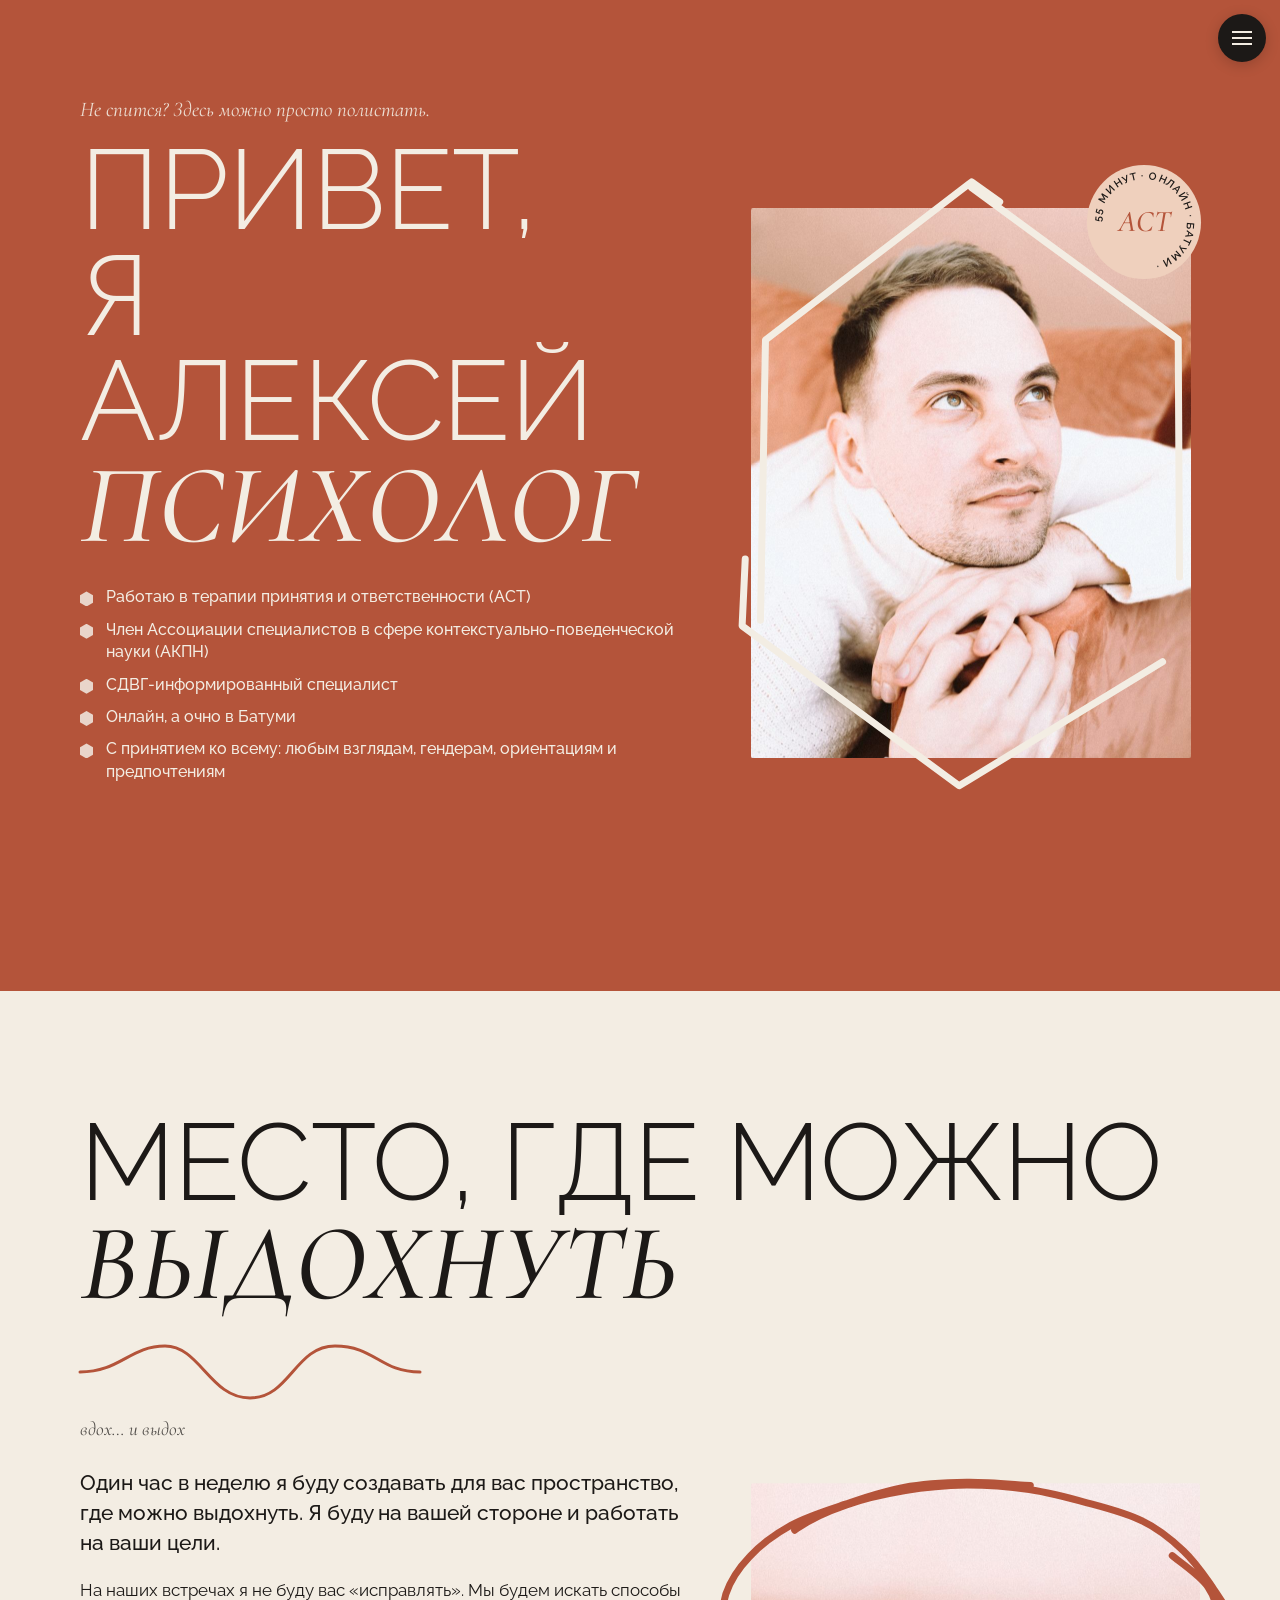
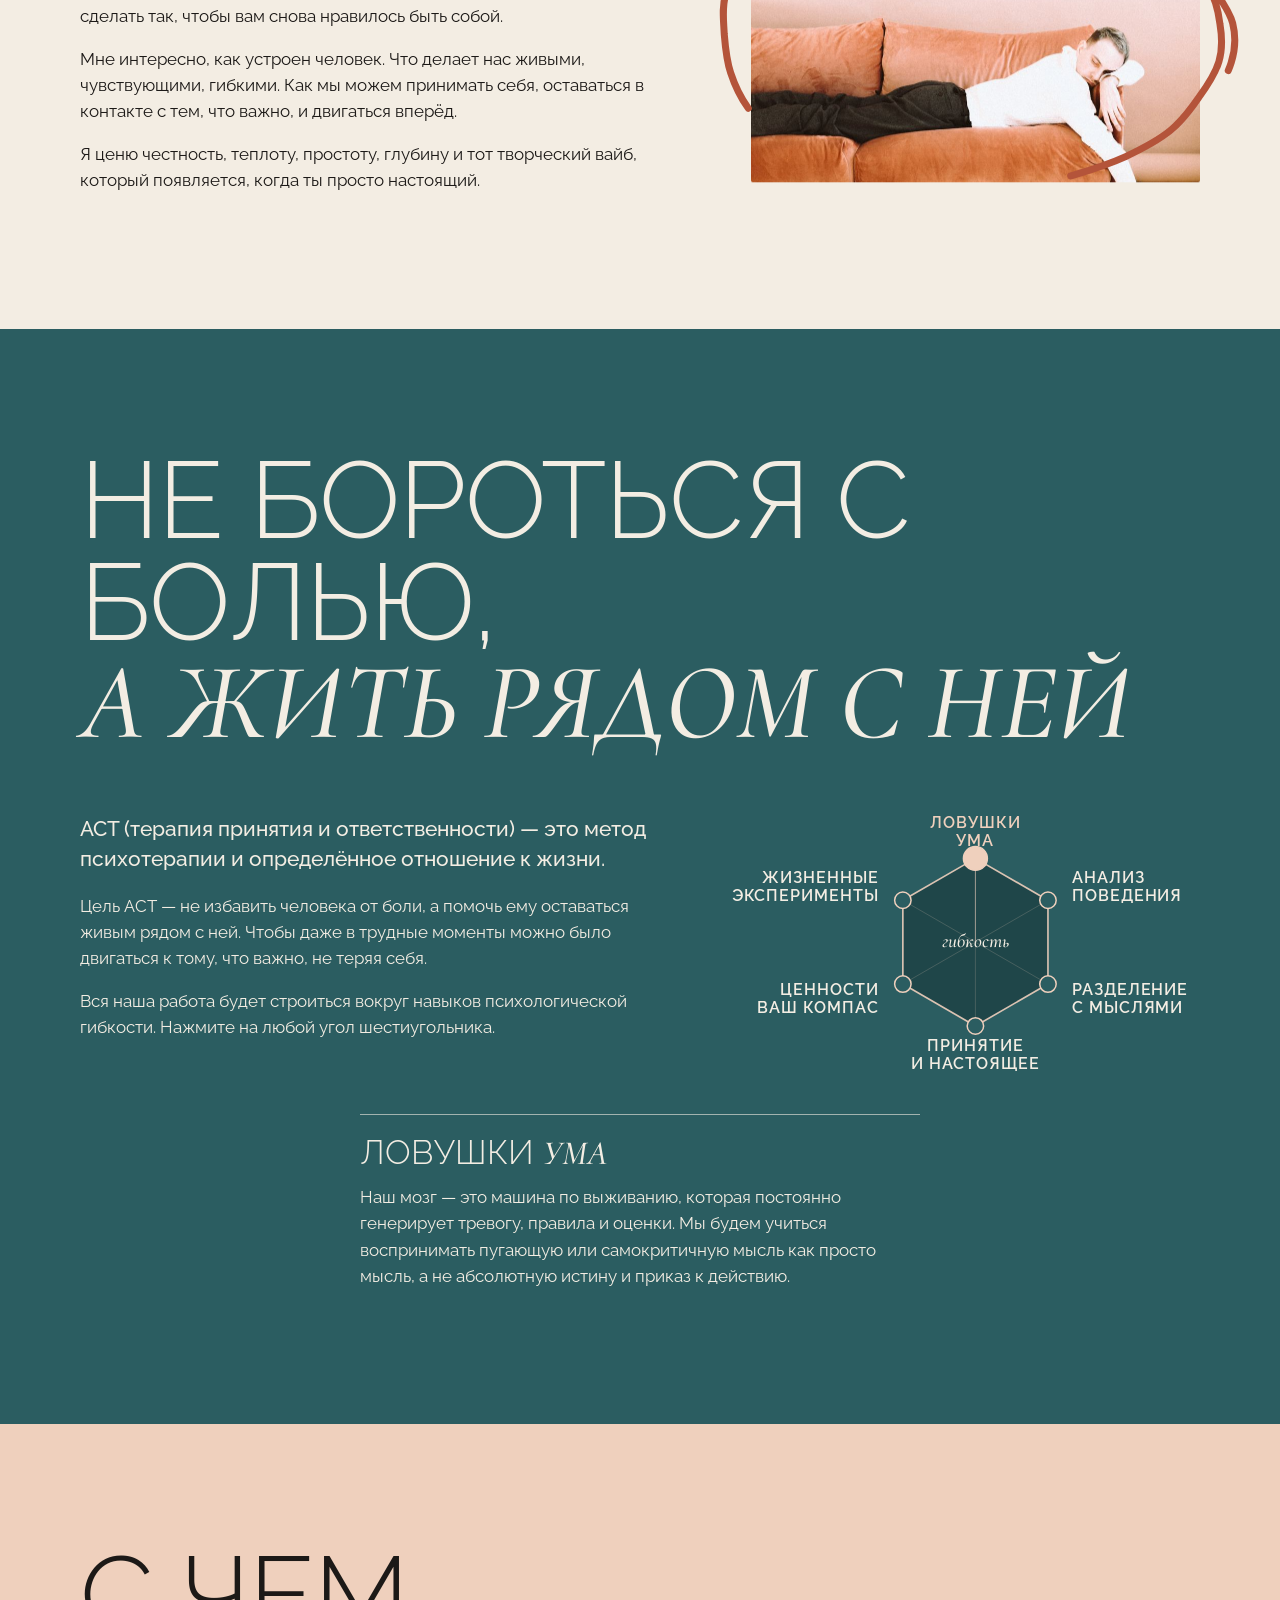
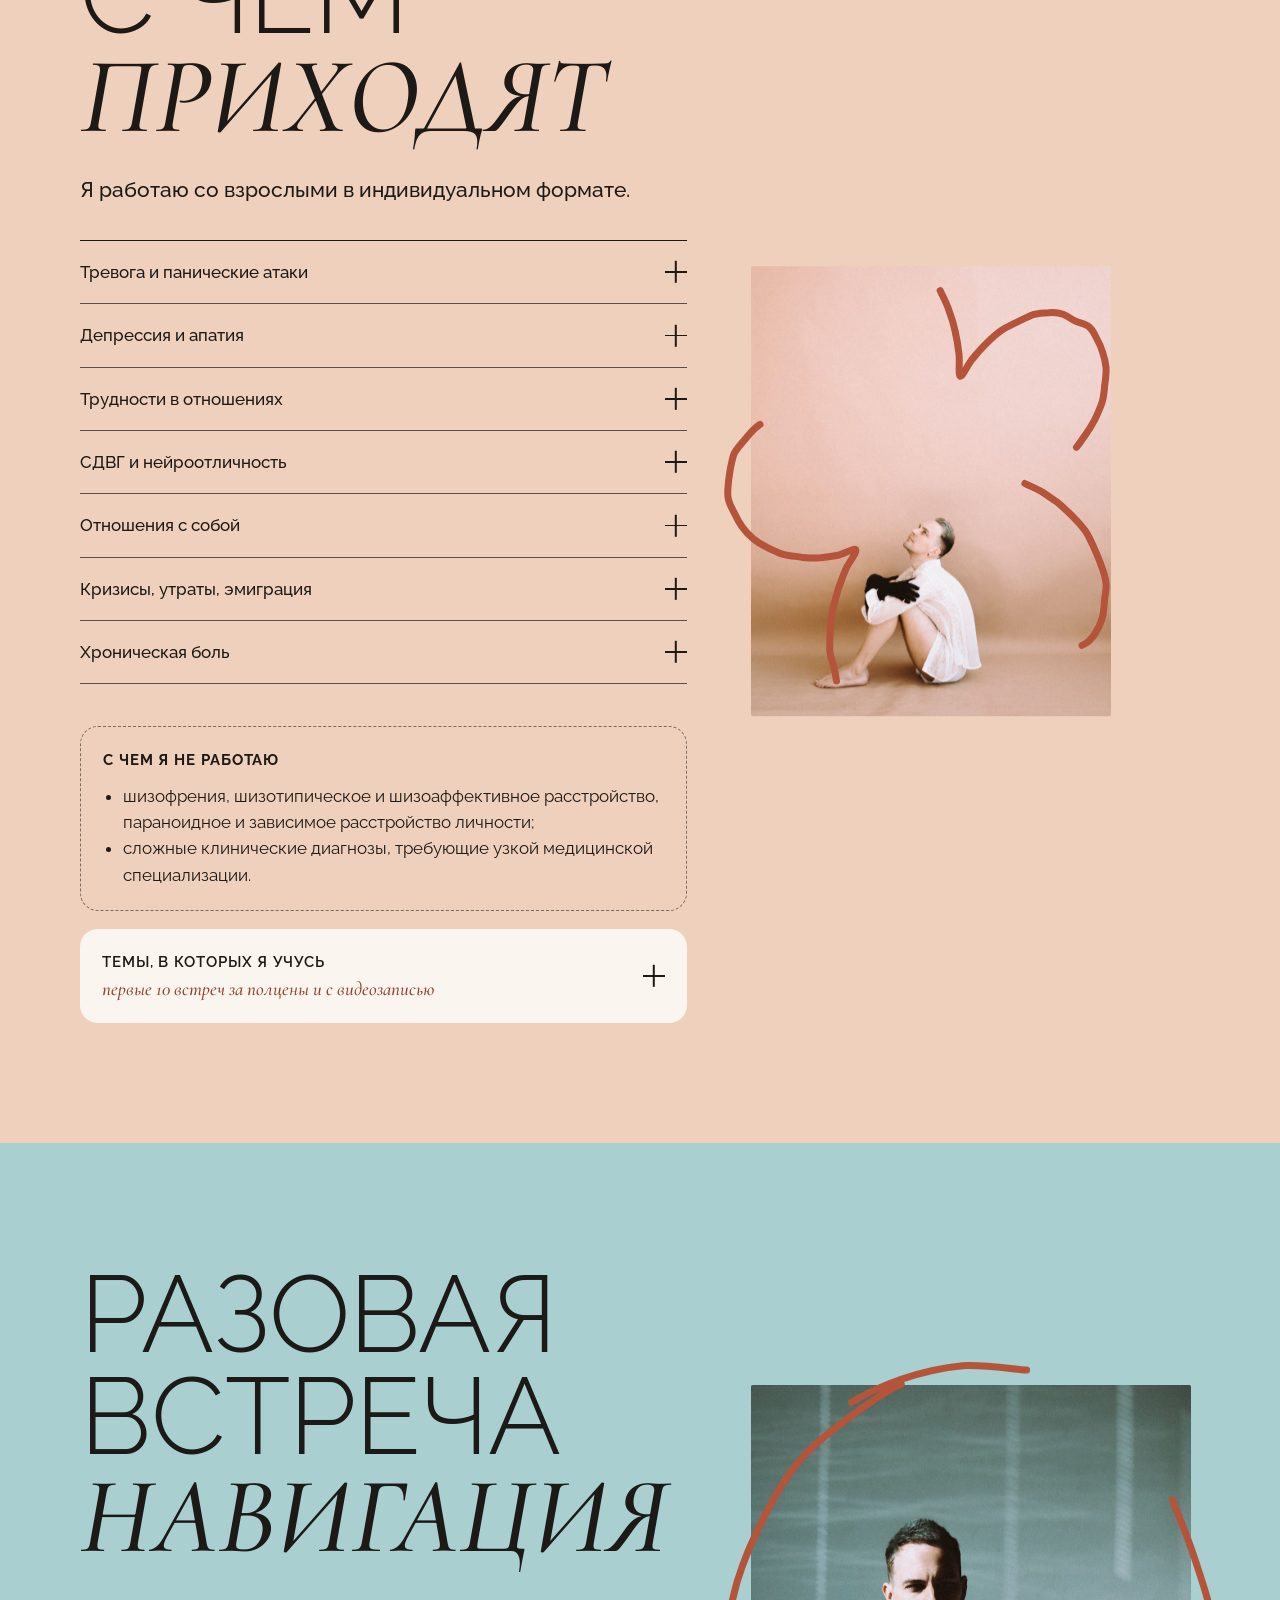
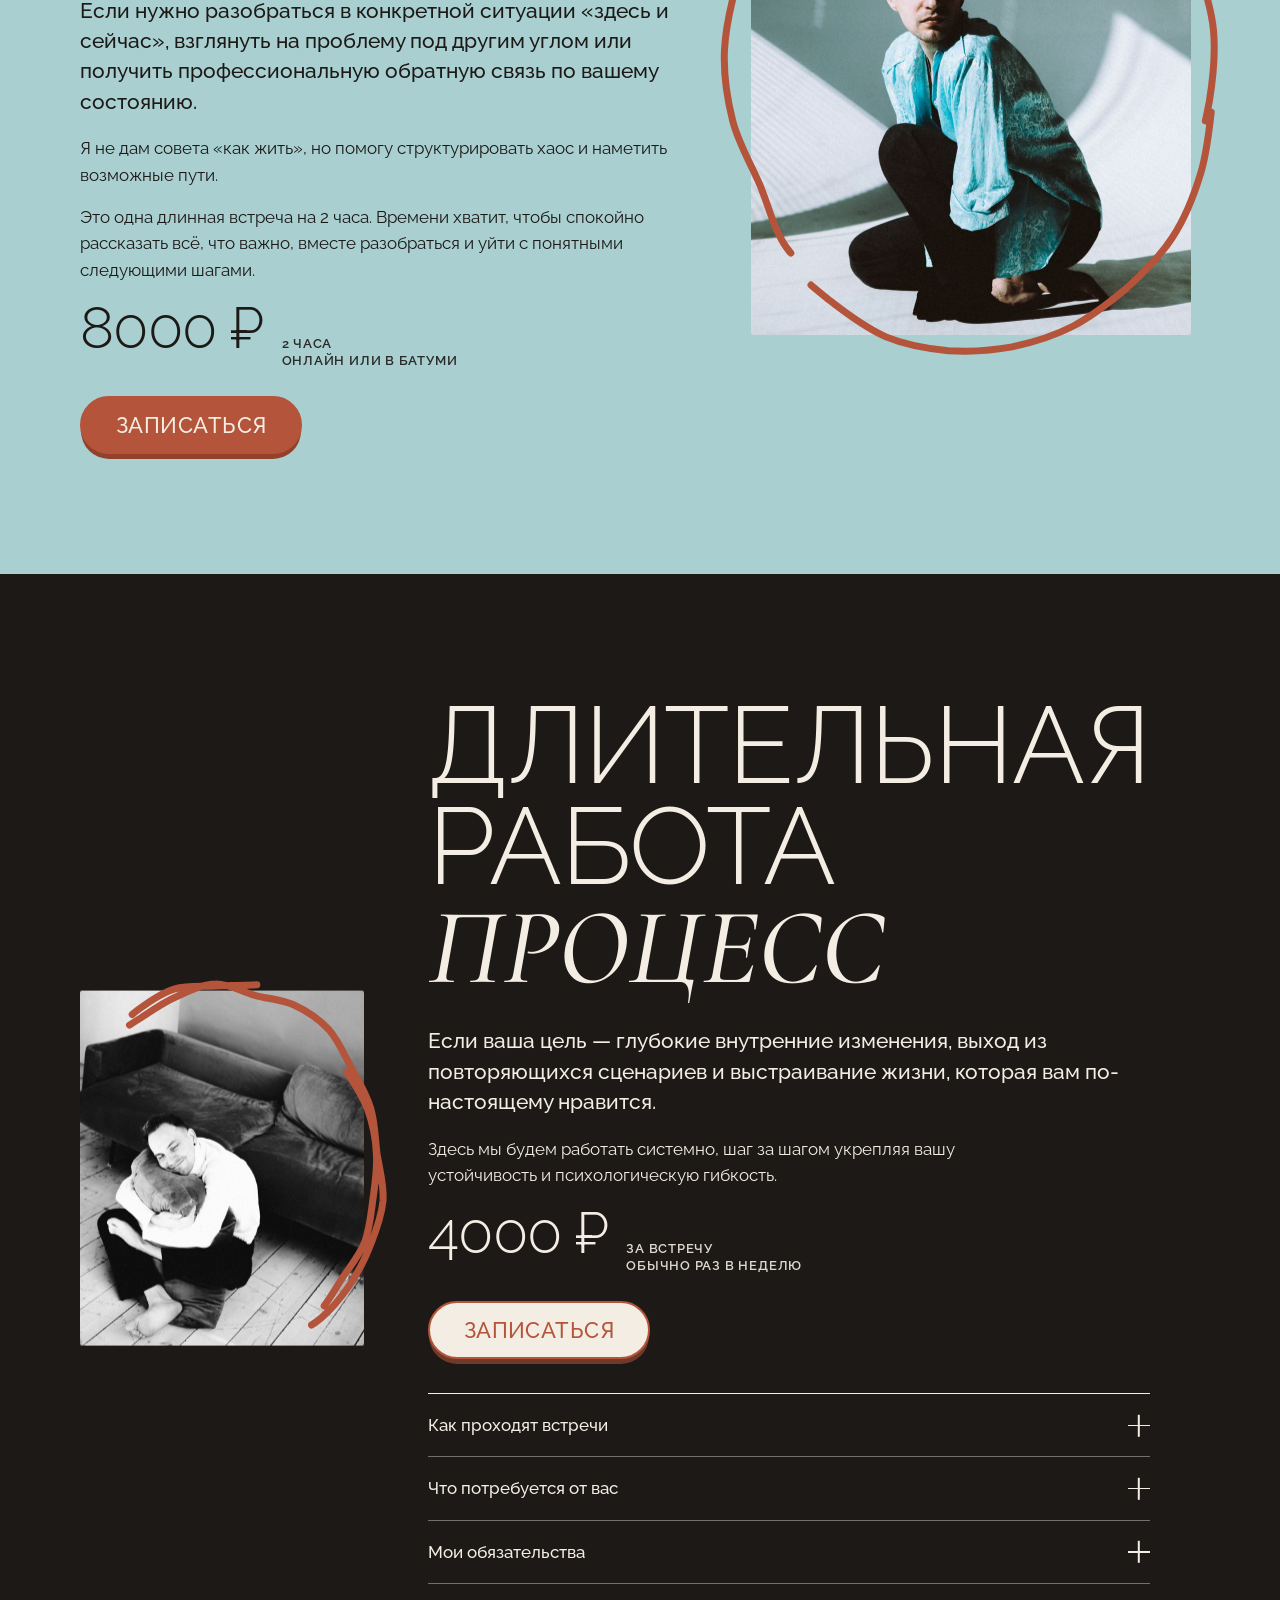
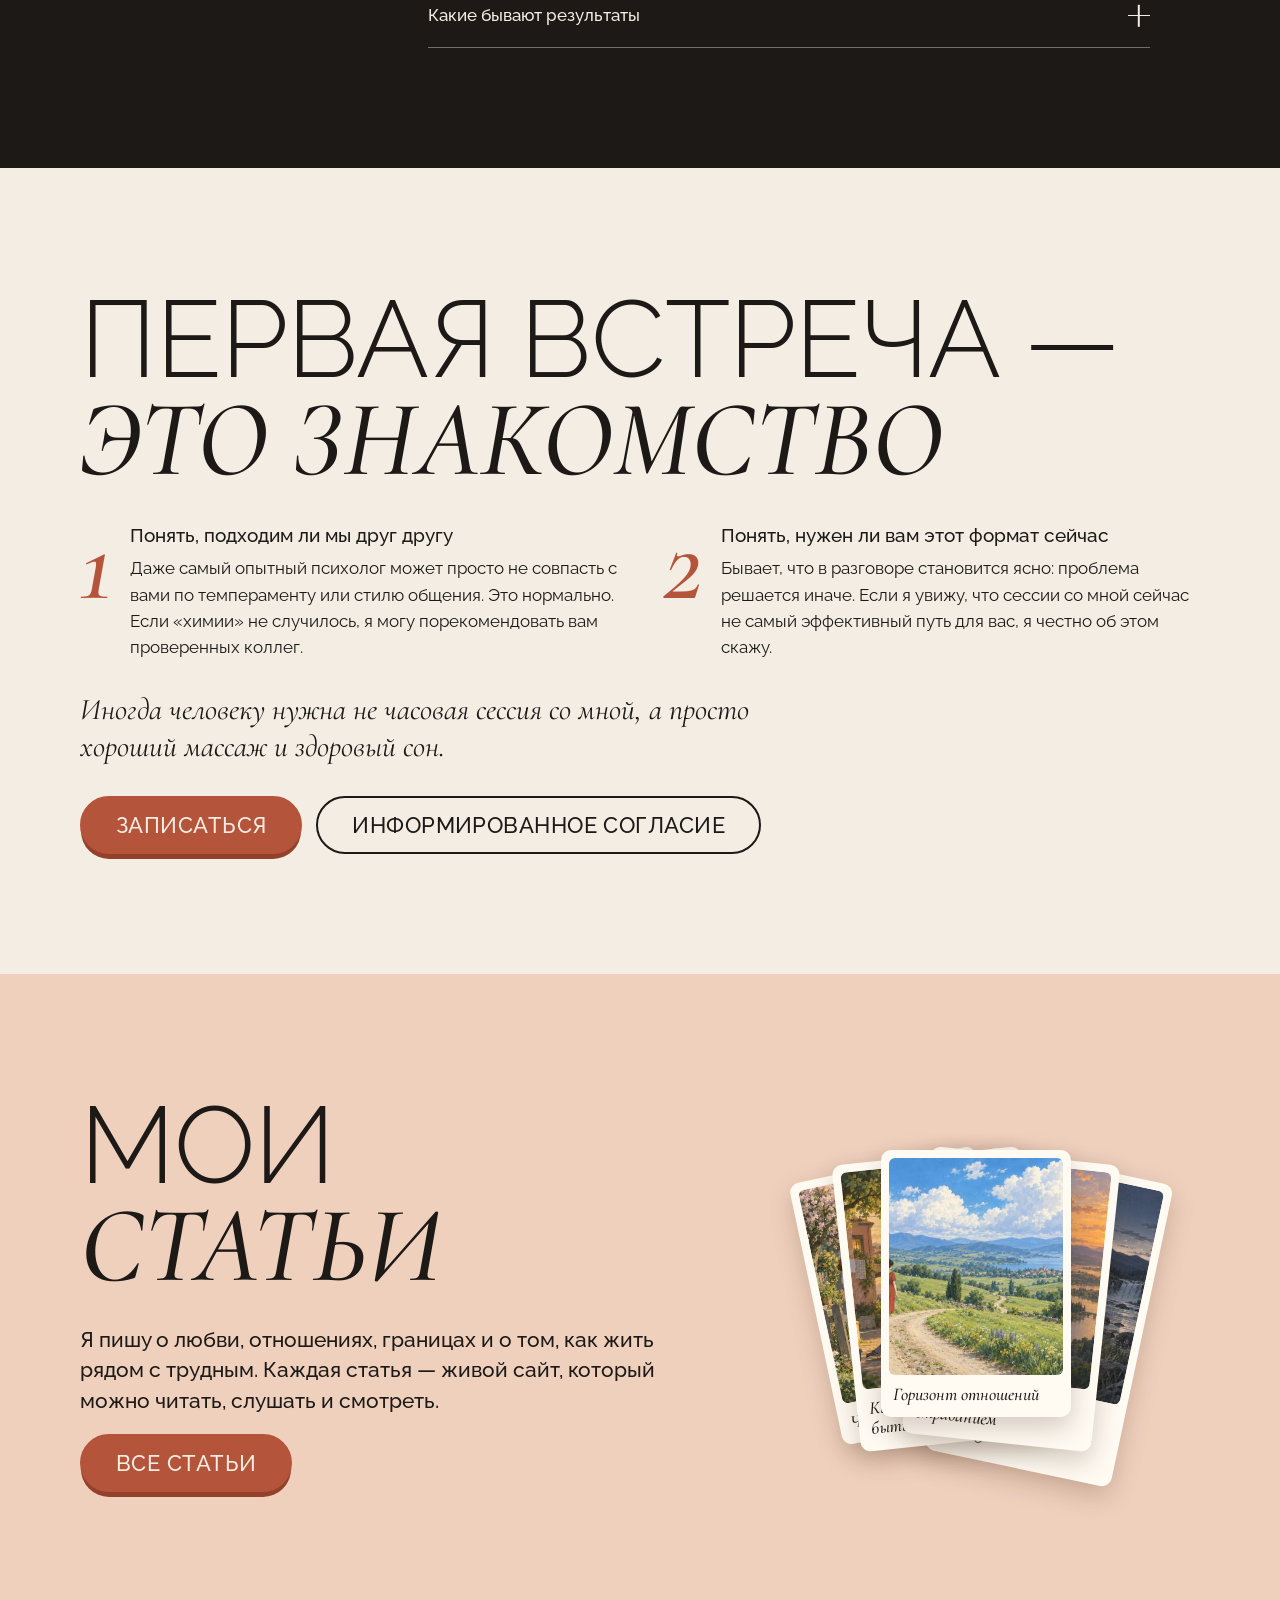
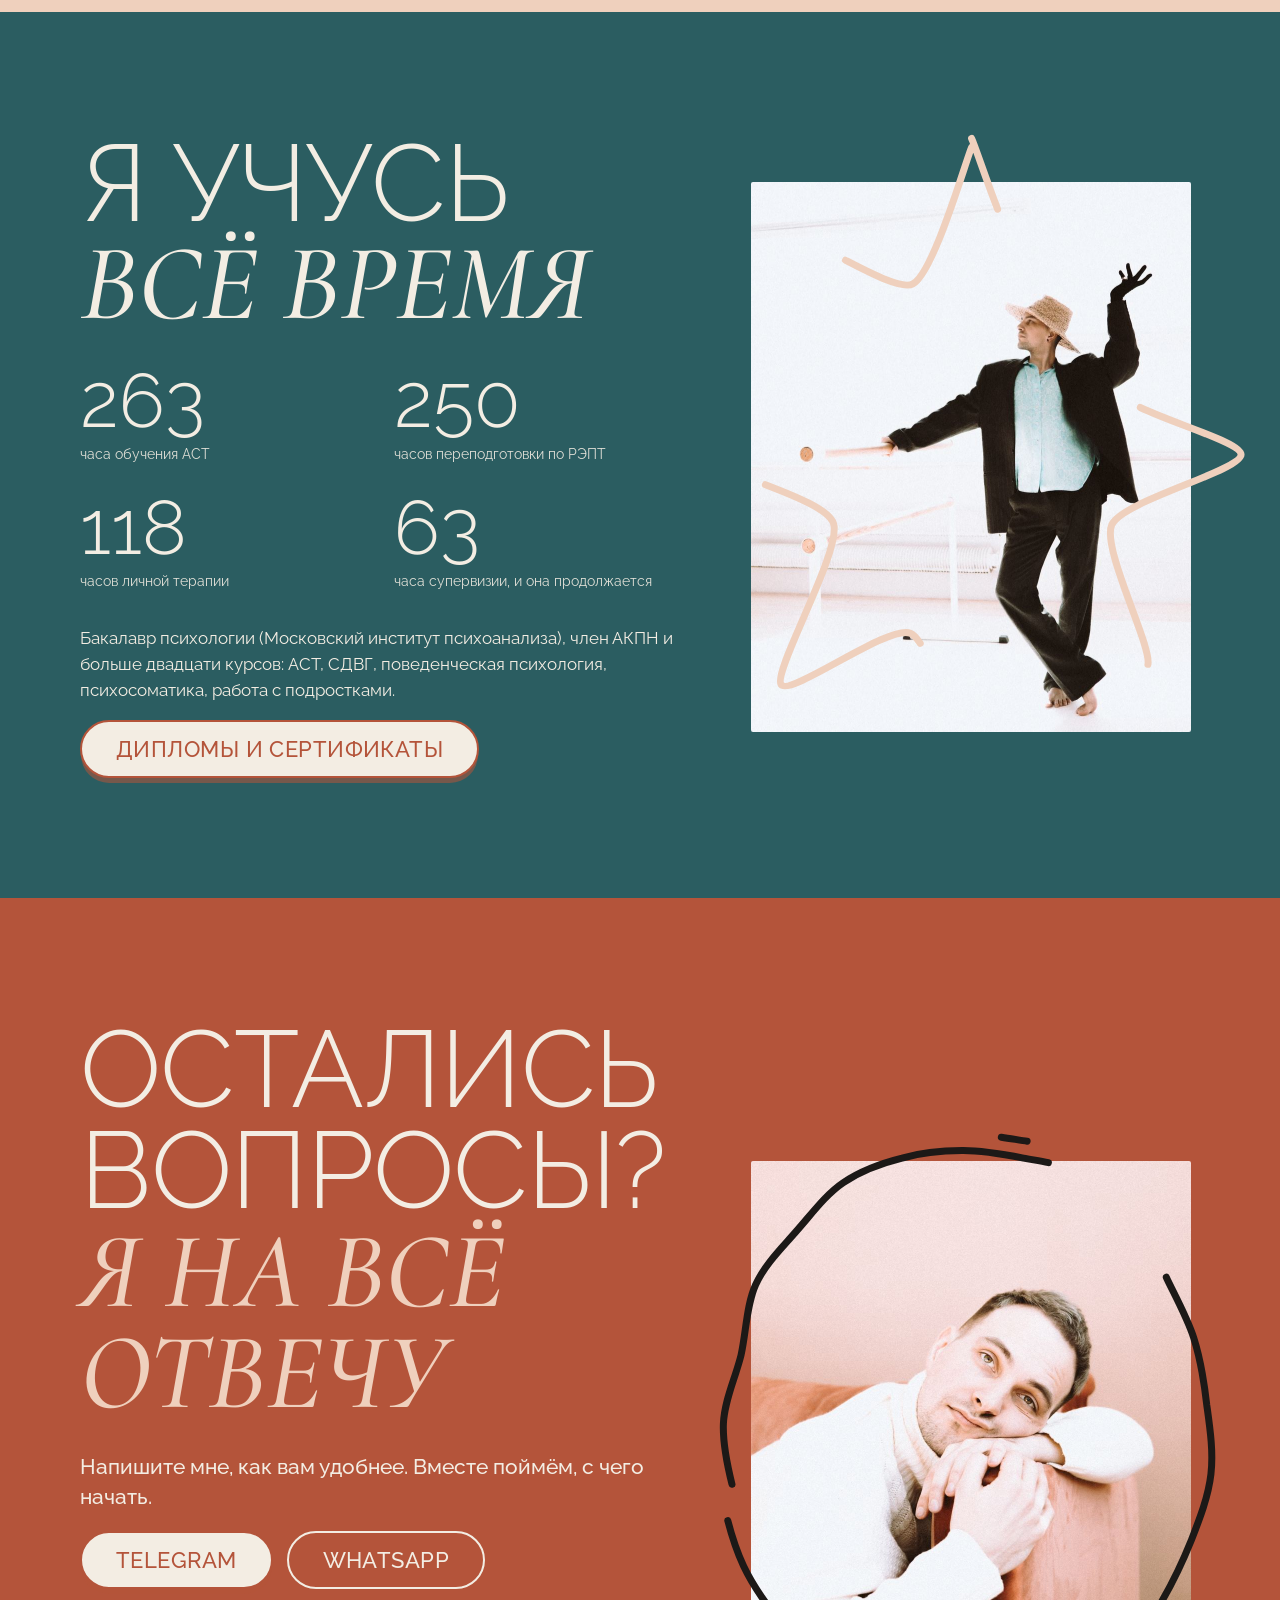
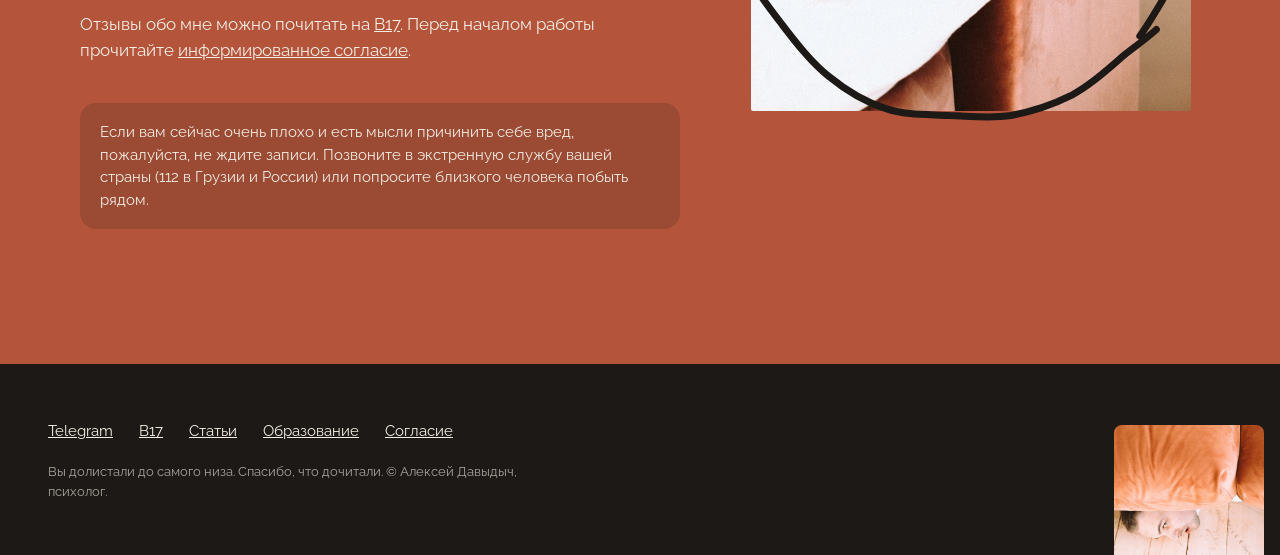
==== index.html @ 0a5a298f "Темы на обучении: раскрывающийся блок Co-Authored-By: Claude Opus 5.5 <noreply@anthropic.com> Claude" ====
<!doctype html>
<html lang="ru">
<head>
<meta charset="utf-8">
<meta name="viewport" content="width=device-width, initial-scale=1, viewport-fit=cover">
<title>Алексей Давыдыч — психолог</title>
<meta name="description" content="Психолог Алексей Давыдыч. Терапия принятия и ответственности (ACT). Онлайн и очно в Батуми.">
<meta name="theme-color" content="#b4543a">
<meta property="og:title" content="Алексей Давыдыч — психолог">
<meta property="og:description" content="Место, где можно выдохнуть. Терапия принятия и ответственности, онлайн и в Батуми.">
<meta property="og:image" content="img/hero.jpg">
<link rel="preconnect" href="https://fonts.googleapis.com">
<link rel="preconnect" href="https://fonts.gstatic.com" crossorigin>
<link href="https://fonts.googleapis.com/css2?family=Cormorant+Garamond:ital,wght@1,400;1,500&family=Raleway:wght@300;400;500;600&display=swap" rel="stylesheet">
<link rel="stylesheet" href="assets/site.css">
<style>
/* ---------- главная: свои детали ---------- */
.hero{min-height:100svh;padding-top:96px}
.hero .big{font-size:clamp(44px,12.4vw,112px)}
.badge{position:absolute;right:-12px;top:-46px;width:118px;height:118px;z-index:3;color:var(--ink)}
.badge{z-index:4}.badge svg{width:100%;height:100%;animation:spin 28s linear infinite}
.badge text{font:600 10.6px var(--sans);letter-spacing:.14em;text-transform:uppercase;fill:var(--ink)}
.badge circle{fill:var(--peach)}
.badge b{position:absolute;inset:0;display:grid;place-items:center;font:500 italic 30px/1 var(--serif);color:var(--terra)}
@keyframes spin{to{transform:rotate(360deg)}}
.hero .photo{--stroke:var(--cream)}

.breathe .photo{--ar:3/2;max-width:640px}
.breathe .photo img{object-position:50% 70%}
.breath-line{height:60px;margin:6px 0 26px;max-width:340px;color:var(--terra)}
.breath-line svg{width:100%;height:100%;overflow:visible}
.breath-line path{fill:none;stroke:currentColor;stroke-width:3;stroke-linecap:round;transform-origin:50% 50%;animation:breathe 8s ease-in-out infinite}
@keyframes breathe{0%,100%{transform:scaleY(.35)}45%{transform:scaleY(1)}}
.breath-hint{font-family:var(--serif);font-style:italic;font-size:19px;opacity:.75;margin:-14px 0 24px}

/* ACT: живой шестиугольник */
.act .big{color:var(--cream)}
.hexwrap{position:relative;max-width:520px;margin:30px auto 0;aspect-ratio:600/360;touch-action:manipulation}
.hexwrap svg{width:100%;height:100%;overflow:visible}
.hex-body{transform-origin:50% 50%;transition:transform 1.1s var(--spring)}
.hex-breath{transform-origin:50% 50%;animation:hexb 7s ease-in-out infinite}
@keyframes hexb{0%,100%{transform:scale(.97)}50%{transform:scale(1.02)}}
.hex-edge{fill:none;stroke:var(--peach);stroke-width:2.2;stroke-linejoin:round;opacity:.9}
.hex-fill{fill:var(--teal-deep);transition:fill .6s}
.hex-spoke{stroke:var(--peach);stroke-width:1;opacity:.25;transition:opacity .5s}
.hex-spoke.on{opacity:.85}
.node{cursor:pointer;-webkit-tap-highlight-color:transparent}
.node circle.dot{fill:var(--teal);stroke:var(--peach);stroke-width:2;transition:r .5s var(--spring),fill .4s}
.node.on circle.dot{fill:var(--peach)}
.node circle.hit{fill:transparent}
.node text{font:600 21px var(--sans);text-transform:uppercase;letter-spacing:.06em;fill:var(--cream);transition:fill .3s}
.node.on text{fill:var(--peach)}
.hex-center{font:500 italic 26px var(--serif);fill:var(--cream);text-anchor:middle;pointer-events:none}
.facet{min-height:190px;margin:26px auto 0;max-width:560px;border-top:1.5px solid color-mix(in srgb,var(--cream) 60%,transparent);padding-top:20px}
.facet h3{font-weight:300;text-transform:uppercase;font-size:clamp(24px,6.6vw,34px);line-height:1.05;margin:0 0 12px}
.facet h3 .s{font-family:var(--serif);font-style:italic;font-weight:500}
.facet p{margin:0;transition:opacity .35s,transform .45s var(--spring)}
.facet.swap p,.facet.swap h3{opacity:0;transform:translateY(8px)}
.facet h3{transition:opacity .35s,transform .45s var(--spring)}
.act-photo{--stroke:var(--peach);max-width:300px}

/* темы */
.topics .photo{--stroke:var(--terra);max-width:360px}
.notwork{margin-top:42px;padding:22px 22px 8px;border:1.5px dashed color-mix(in srgb,var(--ink) 55%,transparent);border-radius:18px;max-width:40em}
.notwork h3{margin:0 0 10px;font-size:15px;text-transform:uppercase;letter-spacing:.06em}
.notwork ul{margin:0 0 14px;padding-left:20px}
.learn{margin-top:18px;padding:4px 22px;background:var(--paper);border-radius:18px;max-width:40em;border:0}
.learn .acc__btn{padding:18px 0}
.learn__t{display:block;font-size:15px;text-transform:uppercase;letter-spacing:.06em;font-weight:600}
.learn .tag{display:block;margin-top:4px;font-family:var(--serif);font-style:italic;font-size:19px;font-weight:500;line-height:1.2;color:var(--terra-deep)}
.learn .acc__in > div{padding:0 0 14px}
.learn p{margin:0 0 12px}
.learn ul{margin:0 0 12px;padding-left:20px}

/* форматы */
.fmt .photo{--stroke:var(--terra)}
.fmt-long .photo{--stroke:var(--terra)}
.fmt-long .photo img{filter:grayscale(1) contrast(1.05)}
.fmt-long .acc__item{border-color:color-mix(in srgb,var(--cream) 40%,transparent)}

/* первая встреча */
.goals{display:grid;gap:26px;margin:10px 0 30px}
.goal{display:grid;grid-template-columns:auto 1fr;gap:18px;align-items:start}
.goal b{font:500 italic clamp(64px,16vw,110px)/.8 var(--serif);color:var(--terra)}
.goal h3{margin:4px 0 8px;font-weight:500;font-size:19px;line-height:1.3}
.goal p{margin:0}
@media (min-width:880px){.goals{grid-template-columns:1fr 1fr;gap:46px}}
.aside-note{font-family:var(--serif);font-style:italic;font-size:clamp(22px,5.6vw,30px);line-height:1.25;max-width:24em;margin:10px 0 30px}

/* статьи: веер открыток */
.fan{position:relative;height:330px;margin:34px auto 10px;max-width:520px;touch-action:pan-y}
.card{position:absolute;left:50%;top:10px;width:190px;margin-left:-95px;background:#fffaf2;border-radius:10px;padding:8px 8px 12px;box-shadow:0 10px 26px rgba(60,30,10,.22);text-decoration:none;color:var(--ink);transform-origin:50% 120%;transition:transform .8s var(--spring),box-shadow .4s;-webkit-tap-highlight-color:transparent}
.card img{width:100%;aspect-ratio:4/5;object-fit:cover;border-radius:6px}
.card span{display:block;font:500 italic 18px/1.15 var(--serif);margin:9px 4px 0}
.card.lift{box-shadow:0 22px 40px rgba(60,30,10,.32);z-index:9}
.card.soon{pointer-events:none}
.card.soon img{filter:saturate(.4) brightness(1.08)}
.card.soon span::after{content:" · скоро";font-family:var(--sans);font-style:normal;font-size:12px;letter-spacing:.06em;text-transform:uppercase;opacity:.7}

/* образование */
.edu .photo{--stroke:var(--peach)}
.stats{display:grid;grid-template-columns:1fr 1fr;gap:26px 20px;margin:10px 0 34px}
.stat b{display:block;font-weight:300;font-size:clamp(46px,12vw,76px);line-height:1}
.stat span{display:block;font-size:14px;line-height:1.35;margin-top:6px;opacity:.9}

/* финал */
.final .big .s{color:var(--peach)}
.final .photo{--stroke:var(--ink)}
.calm{margin-top:40px;padding:18px 20px;border-radius:16px;background:color-mix(in srgb,var(--ink) 16%,transparent);font-size:15px;line-height:1.5;max-width:40em}

/* подвал с секретом */
.peek{position:absolute;right:16px;bottom:-140px;width:150px;transition:transform 1.4s var(--spring);pointer-events:none}
.peek img{border-radius:8px 8px 0 0;width:150px;height:150px;object-fit:cover;object-position:50% 100%}
.foot.seen .peek{transform:translateY(-120px)}
.foot-inner{position:relative;z-index:2;max-width:calc(100% - 150px)}
@media (min-width:880px){.foot-inner{max-width:var(--max)}}
</style>
</head>
<body>

<button class="menu-btn" aria-label="Меню" aria-expanded="false"><i></i></button>
<nav class="menu" aria-label="Разделы">
  <a href="#hello">Привет</a>
  <a href="#act">Что такое <span class="s">ACT</span></a>
  <a href="#topics">С чем приходят</a>
  <a href="#formats">Как мы <span class="s">работаем</span></a>
  <a href="#first">Первая встреча</a>
  <a href="#stati">Мои <span class="s">статьи</span></a>
  <a href="obrazovanie/">Образование</a>
  <a href="#write">Записаться</a>
  <p class="menu-small">Онлайн и очно в Батуми · <a href="soglasie/" style="display:inline;font-size:inherit;text-transform:none;opacity:1;transform:none">информированное согласие</a></p>
</nav>

<!-- 1. ПРИВЕТ -->
<section class="sec sec--terra hero" id="hello">
  <div class="wrap split">
    <div>
      <p class="whisper" id="whisper"></p>
      <h1 class="big rise"><span class="line" id="hi">Привет,</span><span class="line">я Алексей</span><span class="line s">психолог</span></h1>
      <ul class="facts rise">
        <li>Работаю в терапии принятия и ответственности (ACT)</li>
        <li>Член Ассоциации специалистов в сфере контекстуально-поведенческой науки (АКПН)</li>
        <li>СДВГ-информированный специалист</li>
        <li>Онлайн, а очно в Батуми</li>
        <li>С принятием ко всему: любым взглядам, гендерам, ориентациям и предпочтениям</li>
      </ul>
      <div class="pills rise"><a class="pill" href="#write">Записаться</a></div>
    </div>
    <div class="photo" data-draw="hex" data-seed="7">
      <div class="badge" aria-hidden="true">
        <svg viewBox="0 0 120 120"><defs><path id="bp" d="M60 60 m-44 0 a44 44 0 1 1 88 0 a44 44 0 1 1 -88 0"/></defs>
          <circle cx="60" cy="60" r="58"/><text><textPath href="#bp">55 минут · онлайн · Батуми · </textPath></text></svg>
        <b>ACT</b>
      </div>
      <img src="img/hero.jpg" alt="Алексей Давыдыч улыбается, положив голову на руки" width="880" height="1100" fetchpriority="high">
    </div>
  </div>
</section>

<!-- 2. ВЫДОХНУТЬ -->
<section class="sec sec--cream breathe" id="about">
  <div class="wrap">
    <h2 class="big rise"><span class="line">Место, где можно</span><span class="line s">выдохнуть</span></h2>
    <div class="breath-line" aria-hidden="true"><svg viewBox="0 0 340 60" preserveAspectRatio="none"><path d="M0 30 C 40 30, 50 4, 85 4 S 130 56, 170 56 S 215 4, 255 4 S 300 30, 340 30"/></svg></div>
    <p class="breath-hint" aria-hidden="true">вдох… и выдох</p>
    <div class="split">
      <div>
        <p class="lead rise">Один час в неделю я буду создавать для вас пространство, где можно выдохнуть. Я буду на вашей стороне и работать на ваши цели.</p>
        <p class="p rise">На наших встречах я не буду вас «исправлять». Мы будем искать способы сделать так, чтобы вам снова нравилось быть собой.</p>
        <p class="p rise">Мне интересно, как устроен человек. Что делает нас живыми, чувствующими, гибкими. Как мы можем принимать себя, оставаться в контакте с тем, что важно, и двигаться вперёд.</p>
        <p class="p rise">Я ценю честность, теплоту, простоту, глубину и тот творческий вайб, который появляется, когда ты просто настоящий.</p>
      </div>
      <div class="photo" data-draw="loop" data-seed="4" style="--stroke:var(--terra)">
        <img src="img/lie.jpg" alt="Алексей лежит на терракотовом диване" loading="lazy">
      </div>
    </div>
  </div>
</section>

<!-- 3. ACT -->
<section class="sec sec--teal act" id="act">
  <div class="wrap">
    <h2 class="big rise"><span class="line">Не бороться с болью,</span><span class="line s">а жить рядом с ней</span></h2>
    <div class="split">
      <div>
        <p class="lead rise">ACT (терапия принятия и ответственности) — это метод психотерапии и определённое отношение к жизни.</p>
        <p class="p rise">Цель ACT — не избавить человека от боли, а помочь ему оставаться живым рядом с ней. Чтобы даже в трудные моменты можно было двигаться к тому, что важно, не теряя себя.</p>
        <p class="p rise">Вся наша работа будет строиться вокруг навыков психологической гибкости. Нажмите на любой угол шестиугольника.</p>
      </div>
      <div>
        <div class="hexwrap" id="hex" role="group" aria-label="Шесть навыков психологической гибкости"></div>
      </div>
    </div>
    <div class="facet" id="facet" aria-live="polite"><h3></h3><p></p></div>
  </div>
</section>

<!-- 4. ТЕМЫ -->
<section class="sec sec--peach topics" id="topics">
  <div class="wrap split">
    <div>
      <h2 class="big rise"><span class="line">С чем</span><span class="line s">приходят</span></h2>
      <p class="lead rise">Я работаю со взрослыми в индивидуальном формате.</p>
      <div class="acc rise">
        <div class="acc__item"><button class="acc__btn">Тревога и панические атаки<span class="acc__plus"></span></button><div class="acc__body"><div class="acc__in"><div><p>Работа с навязчивыми мыслями, фобиями и хроническим беспокойством.</p><p>Сюда же относится эмоциональная неустойчивость: трудно управлять эмоциями, тревожно в ситуациях неопределённости. Учимся обращаться с гневом, стыдом и виной и глубже понимать свои чувства.</p></div></div></div></div>
        <div class="acc__item"><button class="acc__btn">Депрессия и апатия<span class="acc__plus"></span></button><div class="acc__body"><div class="acc__in"><div><p>Тотальное отсутствие энергии, апатия, невозможность выполнять привычные дела. Ангедония: утрата интереса к хобби, работе, общению. Чувство пустоты, безнадёжности, хроническая печаль, проблемы со сном и аппетитом.</p></div></div></div></div>
        <div class="acc__item"><button class="acc__btn">Трудности в отношениях<span class="acc__plus"></span></button><div class="acc__body"><div class="acc__in"><div><p>Одиночество, эмоциональная зависимость, выбор одного и того же типа партнёров, «абьюз», «токсичные отношения», конфликты, поиск партнёра или проживание расставания.</p></div></div></div></div>
        <div class="acc__item"><button class="acc__btn">СДВГ и нейроотличность<span class="acc__plus"></span></button><div class="acc__body"><div class="acc__in"><div><p>Взрослый СДВГ: трудно организовать время, дела откладываются на последнюю минуту, прокрастинация, забывчивость, неумение расставлять приоритеты, чувство вины за неэффективность.</p><p>РАС и другие особенности восприятия: сопровождение, социальная адаптация и принятие своей идентичности.</p></div></div></div></div>
        <div class="acc__item"><button class="acc__btn">Отношения с собой<span class="acc__plus"></span></button><div class="acc__body"><div class="acc__in"><div><p>Внутренний критик, неустойчивая самооценка, неуверенность в себе. Когда кажется, что вы «недостаточно хороши», постоянно сравниваете себя с другими и боитесь осуждения.</p><p>А также сложности в вопросах гендерной идентичности или сексуальной ориентации, неприятие своего образа тела.</p></div></div></div></div>
        <div class="acc__item"><button class="acc__btn">Кризисы, утраты, эмиграция<span class="acc__plus"></span></button><div class="acc__body"><div class="acc__in"><div><p>Трудные жизненные ситуации, утраты, горевание, потеря ориентиров, внутренние конфликты, личностный кризис. А также всё, что связано с эмиграцией: от стресса перед переездом до поиска себя в новой стране.</p><p>Сюда же относятся выгорание и начало практики: синдром самозванца, страх проявиться, вредный перфекционизм, трудно адаптироваться к изменениям. Восстанавливаем мотивацию и ищем своё дело.</p></div></div></div></div>
        <div class="acc__item"><button class="acc__btn">Хроническая боль<span class="acc__plus"></span></button><div class="acc__body"><div class="acc__in"><div><p>Живёте в постоянном ожидании следующего приступа, медицинские обследования не дают ответов, вы боитесь лишний раз пошевелиться, чтобы не спровоцировать боль, и из-за этого ваша жизнь сужается до размеров дивана.</p></div></div></div></div>
      </div>
      <div class="notwork rise">
        <h3>С чем я не работаю</h3>
        <ul><li>шизофрения, шизотипическое и шизоаффективное расстройство, параноидное и зависимое расстройство личности;</li><li>сложные клинические диагнозы, требующие узкой медицинской специализации.</li></ul>
      </div>
      <div class="learn acc__item rise">
        <button class="acc__btn"><span><span class="learn__t">Темы, в которых я учусь</span><span class="tag">первые 10 встреч за полцены и с видеозаписью</span></span><span class="acc__plus"></span></button>
        <div class="acc__body"><div class="acc__in"><div>
        <p>Есть две темы, в которых я сейчас повышаю квалификацию:</p>
        <ul><li>алкогольная и наркотическая зависимость;</li><li>расстройства пищевого поведения (РПП).</li></ul>
        <p>В этих темах я работаю под наблюдением опытного супервизора: разбираю с ним нашу работу. Это значит, что вы получаете помощь, а я одновременно расту как специалист в этой теме.</p>
        <p>Первые 10 встреч стоят полцены, 2000 ₽ вместо 4000 ₽. Важное условие: эти 10 встреч обязательно записываются на видео. Запись нужна только для разбора работы с супервизором. С 11-й встречи цена обычная, 4000 ₽.</p>
        <p>Если вам такой формат подходит, напишите мне, и мы обсудим всё подробно до начала.</p>
        </div></div></div>
      </div>
    </div>
    <div class="photo" data-draw="flower" data-seed="11">
      <img src="img/small.jpg" alt="Алексей сидит на полу, обхватив колени" loading="lazy">
    </div>
  </div>
</section>

<!-- 5. ФОРМАТЫ -->
<section class="sec sec--sky fmt" id="formats">
  <div class="wrap split">
    <div>
      <h2 class="big rise"><span class="line">Разовая</span><span class="line">встреча</span><span class="line s">навигация</span></h2>
      <p class="lead rise">Если нужно разобраться в конкретной ситуации «здесь и сейчас», взглянуть на проблему под другим углом или получить профессиональную обратную связь по вашему состоянию.</p>
      <p class="p rise">Я не дам совета «как жить», но помогу структурировать хаос и наметить возможные пути.</p>
      <p class="p rise">Это одна длинная встреча на 2 часа. Времени хватит, чтобы спокойно рассказать всё, что важно, вместе разобраться и уйти с понятными следующими шагами.</p>
      <div class="price rise"><b>8000 ₽</b><span>2 часа<br>онлайн или в Батуми</span></div>
      <div class="pills rise"><a class="pill pill--terra" href="#write">Записаться</a></div>
    </div>
    <div class="photo" data-draw="loop" data-seed="5">
      <img src="img/crouch.jpg" alt="Алексей сидит на корточках в бирюзовой рубашке" loading="lazy">
    </div>
  </div>
</section>

<section class="sec sec--ink fmt-long">
  <div class="wrap split split--rev">
    <div class="photo" data-draw="loop" data-seed="9">
      <img src="img/hug.jpg" alt="Чёрно-белое фото: Алексей обнимает подушку на полу" loading="lazy">
    </div>
    <div>
      <h2 class="big rise"><span class="line">Длительная</span><span class="line">работа</span><span class="line s">процесс</span></h2>
      <p class="lead rise">Если ваша цель — глубокие внутренние изменения, выход из повторяющихся сценариев и выстраивание жизни, которая вам по-настоящему нравится.</p>
      <p class="p rise">Здесь мы будем работать системно, шаг за шагом укрепляя вашу устойчивость и психологическую гибкость.</p>
      <div class="price rise"><b>4000 ₽</b><span>за встречу<br>обычно раз в неделю</span></div>
      <div class="pills rise"><a class="pill" href="#write">Записаться</a></div>
      <div class="acc rise">
        <div class="acc__item"><button class="acc__btn">Как проходят встречи<span class="acc__plus"></span></button><div class="acc__body"><div class="acc__in"><div>
          <p>Длительность сессии 50–60 минут. При длительной работе мы обычно встречаемся раз в неделю в закреплённое время. Это оптимальный ритм: у вас есть время перенести опыт из кабинета в реальную жизнь, но при этом мы не теряем фокус. Когда вы почувствуете, что твёрдо стоите на ногах, мы можем встречаться реже.</p>
          <p>Обычно я начинаю с прояснения, как вы и где находитесь «здесь и сейчас». Мы исследуем прошедшую неделю, разбираем конкретные ситуации: где вы застряли, где поддались старым привычкам, а где смогли поступить по-новому. Иногда клиент заведомо выбирает «просто пожаловаться» без какого-либо анализа. Так, конечно же, тоже можно!</p>
          <p>По возможности мы делаем практические упражнения прямо на сессии, а в конце договариваемся о том, что вы попробуете сделать по-другому до следующей встречи. Каждая сессия уникальна и складывается по ходу общения.</p>
        </div></div></div></div>
        <div class="acc__item"><button class="acc__btn">Что потребуется от вас<span class="acc__plus"></span></button><div class="acc__body"><div class="acc__in"><div>
          <p>Терапия — это не пассивное созерцание, это работа, за которую мне вы платите деньгами, а себе своим временем, усилиями и честностью.</p>
          <ul>
            <li><b>Быть открытым</b> настолько, насколько это возможно сейчас.</li>
            <li><b>Исследовать новое.</b> Один час в неделю мы проектируем изменения, но главная работа происходит в остальные 167 часов вашей недели.</li>
            <li><b>Быть терпеливым к себе.</b> Изменения редко бывают линейными.</li>
            <li><b>Не бросать поиск</b>, когда ответ не находится мгновенно. Решить, что «не знаю» не комната, а дверь.</li>
          </ul>
        </div></div></div></div>
        <div class="acc__item"><button class="acc__btn">Мои обязательства<span class="acc__plus"></span></button><div class="acc__body"><div class="acc__in"><div>
          <p>Я не могу полностью отвечать за ваш результат, но могу за качество процесса.</p>
          <ul>
            <li><b>Конфиденциальность.</b> Всё, что происходит в кабинете, остаётся между нами. Исключение — супервизия, и только с вашего согласия и с изменёнными личными данными.</li>
            <li><b>Присутствие.</b> В течение нашего часа всё моё внимание, опыт и знания принадлежат вашему запросу.</li>
            <li><b>Прозрачность.</b> Если у меня возникают профессиональные гипотезы, я поделюсь ими. Никаких «тайных диагнозов».</li>
            <li><b>Ваше благополучие как приоритет.</b> Без оценок и осуждения, по профессиональному этическому кодексу.</li>
            <li><b>Честность о границах.</b> Если пойму, что мои компетенции или формат вам не подходят, скажу об этом и помогу найти альтернативу.</li>
          </ul>
        </div></div></div></div>
        <div class="acc__item"><button class="acc__btn">Какие бывают результаты<span class="acc__plus"></span></button><div class="acc__body"><div class="acc__in"><div>
          <p>В терапии нет гарантий «полного исцеления от всех бед». Жизнь моих клиентов не стала «идеальной», у них всё ещё бывают плохие дни. Но вот как это бывает:</p>
          <ul>
            <li>девушка решается начать практику в новой профессии и страшно собой гордится. Пугающие мысли никуда не делись, но больше не мешают двигаться;</li>
            <li>мужчина прекращает изматывающую гонку за «успешным успехом» и в тишине простой жизни находит для себя счастье;</li>
            <li>многолетняя обида на родителей перестаёт быть кровоточащей раной;</li>
            <li>человек с хронической болью впервые за долгое время просто идёт на прогулку или в кино;</li>
            <li>молодому человеку становится так интересно жить, что ему просто некогда назначать со мной встречи. Для меня это лучший результат.</li>
          </ul>
        </div></div></div></div>
      </div>
    </div>
  </div>
</section>

<!-- 6. ПЕРВАЯ ВСТРЕЧА -->
<section class="sec sec--cream" id="first">
  <div class="wrap">
    <h2 class="big rise"><span class="line">Первая встреча —</span><span class="line s">это знакомство</span></h2>
    <div class="goals">
      <div class="goal rise"><b>1</b><div><h3>Понять, подходим ли мы друг другу</h3><p>Даже самый опытный психолог может просто не совпасть с вами по темпераменту или стилю общения. Это нормально. Если «химии» не случилось, я могу порекомендовать вам проверенных коллег.</p></div></div>
      <div class="goal rise"><b>2</b><div><h3>Понять, нужен ли вам этот формат сейчас</h3><p>Бывает, что в разговоре становится ясно: проблема решается иначе. Если я увижу, что сессии со мной сейчас не самый эффективный путь для вас, я честно об этом скажу.</p></div></div>
    </div>
    <p class="aside-note rise">Иногда человеку нужна не часовая сессия со мной, а просто хороший массаж и здоровый сон.</p>
    <div class="pills rise"><a class="pill pill--terra" href="#write">Записаться</a><a class="pill pill--ghost" href="soglasie/">Информированное согласие</a></div>
  </div>
</section>

<!-- 7. СТАТЬИ -->
<section class="sec sec--peach" id="stati">
  <div class="wrap split">
    <div>
      <h2 class="big rise"><span class="line">Мои</span><span class="line s">статьи</span></h2>
      <p class="lead rise">Я пишу о любви, отношениях, границах и о том, как жить рядом с трудным. Каждая статья — живой сайт, который можно читать, слушать и смотреть.</p>
      <div class="pills rise"><a class="pill pill--terra" href="stati/">Все статьи</a></div>
    </div>
    <div class="fan" id="fan" aria-label="Открытки со статьями"></div>
  </div>
</section>

<!-- 8. ОБРАЗОВАНИЕ -->
<section class="sec sec--teal edu" id="edu">
  <div class="wrap split">
    <div>
      <h2 class="big rise"><span class="line">Я учусь</span><span class="line s">всё время</span></h2>
      <div class="stats">
        <div class="stat rise"><b data-count="263">263</b><span>часа обучения ACT</span></div>
        <div class="stat rise"><b data-count="250">250</b><span>часов переподготовки по РЭПТ</span></div>
        <div class="stat rise"><b data-count="118">118</b><span>часов личной терапии</span></div>
        <div class="stat rise"><b data-count="63">63</b><span>часа супервизии, и она продолжается</span></div>
      </div>
      <p class="p rise">Бакалавр психологии (Московский институт психоанализа), член АКПН и больше двадцати курсов: ACT, СДВГ, поведенческая психология, психосоматика, работа с подростками.</p>
      <div class="pills rise"><a class="pill" href="obrazovanie/">Дипломы и сертификаты</a></div>
    </div>
    <div class="photo" data-draw="star" data-seed="13">
      <img src="img/hat.jpg" alt="Алексей в шляпе танцует у балетного станка" loading="lazy">
    </div>
  </div>
</section>

<!-- 9. ФИНАЛ -->
<section class="sec sec--terra final" id="write">
  <div class="wrap split">
    <div>
      <h2 class="big rise"><span class="line">Остались</span><span class="line">вопросы?</span><span class="line s">Я на всё отвечу</span></h2>
      <p class="lead rise">Напишите мне, как вам удобнее. Вместе поймём, с чего начать.</p>
      <div class="pills rise">
        <a class="pill" href="https://t.me/lexej" target="_blank" rel="noopener">Telegram</a>
        <a class="pill pill--ghost" href="https://wa.me/79182782241?text=%D0%9F%D1%80%D0%B8%D0%B2%D0%B5%D1%82%2C%20%D1%8F%20%D1%85%D0%BE%D1%87%D1%83%20%D0%B7%D0%B0%D0%BF%D0%B8%D1%81%D0%B0%D1%82%D1%8C%D1%81%D1%8F%20%D0%BD%D0%B0%20%D0%BF%D0%B5%D1%80%D0%B2%D1%83%D1%8E%20%D0%B2%D1%81%D1%82%D1%80%D0%B5%D1%87%D1%83" target="_blank" rel="noopener">WhatsApp</a>
      </div>
      <p class="p rise" style="margin-top:22px">Отзывы обо мне можно почитать на <a href="https://www.b17.ru/davydych_aleksey/" target="_blank" rel="noopener">B17</a>. Перед началом работы прочитайте <a href="soglasie/">информированное согласие</a>.</p>
      <p class="calm rise">Если вам сейчас очень плохо и есть мысли причинить себе вред, пожалуйста, не ждите записи. Позвоните в экстренную службу вашей страны (112 в Грузии и России) или попросите близкого человека побыть рядом.</p>
    </div>
    <div class="photo" data-draw="loop" data-seed="21">
      <img src="img/lean.jpg" alt="Алексей облокотился на спинку дивана и смотрит в камеру" loading="lazy">
    </div>
  </div>
</section>

<footer class="foot" id="foot">
  <div class="foot-inner">
    <div class="foot__row"><a href="https://t.me/lexej">Telegram</a><a href="https://www.b17.ru/davydych_aleksey/">B17</a><a href="stati/">Статьи</a><a href="obrazovanie/">Образование</a><a href="soglasie/">Согласие</a></div>
    <p class="foot__small" id="footnote">© Алексей Давыдыч, психолог. Терапия принятия и ответственности.</p>
  </div>
  <div class="peek" aria-hidden="true"><img src="img/peek.jpg" alt="" loading="lazy"></div>
</footer>

<script src="assets/site.js"></script>
<script>
(() => {
const { RM, store } = window.SITE;

/* ---------- память и время суток ---------- */
const visits = store.get('visits', 0) + 1; store.set('visits', visits);
const h = new Date().getHours();
const w = document.getElementById('whisper');
if (visits > 1){ document.getElementById('hi').textContent = 'Снова привет,'; w.textContent = 'Рад, что вы вернулись.'; }
else if (h >= 0 && h < 5) w.textContent = 'Не спится? Здесь можно просто полистать.';
else if (h >= 21) w.textContent = 'Добрый вечер.';
else if (h < 11) w.textContent = 'Доброе утро.';

/* ---------- шестиугольник ACT ---------- */
const FACETS = [
  ['Ловушки', 'ума', 'Наш мозг — это машина по выживанию, которая постоянно генерирует тревогу, правила и оценки. Мы будем учиться воспринимать пугающую или самокритичную мысль как просто мысль, а не абсолютную истину и приказ к действию.'],
  ['Анализ', 'поведения', 'В любой сложной ситуации мы делаем выбор: либо убегаем от дискомфорта (страха, стыда, неуверенности), ограничивая свою жизнь, либо делаем шаг навстречу тому, что по-настоящему важно. Я помогу замечать эти развилки.'],
  ['Разделение', 'с мыслями', 'Я не буду заставлять вас мыслить позитивно или спорить с вашими убеждениями. Мы будем дистанцироваться от навязчивых мыслей так, чтобы они теряли над вами власть.'],
  ['Принятие', 'и настоящее', 'Вы научитесь давать место сложным эмоциям — гневу, бессилию, тревоге — не разрушаясь о них и не позволяя им управлять вашими решениями.'],
  ['Ценности', 'ваш компас', 'Главная опора для решений в кризисах, работе и отношениях. Мы счистим навязанные цели и выясним, каким человеком вы на самом деле хотите быть и что делает вашу жизнь осмысленной.'],
  ['Жизненные', 'эксперименты', 'Терапия даёт результат, когда выходит за пределы сессии. Мы будем планировать конкретные посильные шаги, которые вы будете пробовать в жизни между встречами.']
];
const NS = 'http://www.w3.org/2000/svg';
const hex = document.getElementById('hex'), facet = document.getElementById('facet');
const S = 400, C = 200, R = 112;
const svg = document.createElementNS(NS, 'svg'); svg.setAttribute('viewBox', '-100 20 600 360');
const body = document.createElementNS(NS, 'g'); body.setAttribute('class', 'hex-body');
const br = document.createElementNS(NS, 'g'); br.setAttribute('class', 'hex-breath');
const pts = FACETS.map((_, i) => { const a = Math.PI / 3 * i - Math.PI / 2; return [C + Math.cos(a) * R, C + Math.sin(a) * R]; });
const poly = document.createElementNS(NS, 'polygon'); poly.setAttribute('points', pts.map(p => p.join(',')).join(' ')); poly.setAttribute('class', 'hex-fill'); br.appendChild(poly);
const spokes = pts.map(p => { const l = document.createElementNS(NS, 'line'); l.setAttribute('x1', C); l.setAttribute('y1', C); l.setAttribute('x2', p[0]); l.setAttribute('y2', p[1]); l.setAttribute('class', 'hex-spoke'); br.appendChild(l); return l; });
const edge = document.createElementNS(NS, 'polygon'); edge.setAttribute('points', poly.getAttribute('points')); edge.setAttribute('class', 'hex-edge'); br.appendChild(edge);
const ct = document.createElementNS(NS, 'text'); ct.setAttribute('x', C); ct.setAttribute('y', C + 7); ct.setAttribute('class', 'hex-center'); ct.textContent = 'гибкость'; br.appendChild(ct);
const nodes = pts.map((p, i) => {
  const g = document.createElementNS(NS, 'g'); g.setAttribute('class', 'node'); g.setAttribute('tabindex', '0'); g.setAttribute('role', 'button'); g.setAttribute('aria-label', FACETS[i][0] + ' ' + FACETS[i][1]);
  const hit = document.createElementNS(NS, 'circle'); hit.setAttribute('cx', p[0]); hit.setAttribute('cy', p[1]); hit.setAttribute('r', 44); hit.setAttribute('class', 'hit');
  const dot = document.createElementNS(NS, 'circle'); dot.setAttribute('cx', p[0]); dot.setAttribute('cy', p[1]); dot.setAttribute('r', 11); dot.setAttribute('class', 'dot');
  const out = 1.33, tx = C + (p[0] - C) * out, ty = C + (p[1] - C) * out;
  const t = document.createElementNS(NS, 'text'); t.setAttribute('x', tx); t.setAttribute('text-anchor', Math.abs(p[0] - C) < 5 ? 'middle' : (p[0] > C ? 'start' : 'end'));
  const t1 = document.createElementNS(NS, 'tspan'); t1.setAttribute('x', tx); t1.setAttribute('y', ty - 4); t1.textContent = FACETS[i][0];
  const t2 = document.createElementNS(NS, 'tspan'); t2.setAttribute('x', tx); t2.setAttribute('y', ty + 20); t2.textContent = FACETS[i][1];
  t.append(t1, t2); g.append(hit, dot, t); br.appendChild(g);
  g.addEventListener('click', () => pick(i, true));
  g.addEventListener('keydown', e => { if (e.key === 'Enter' || e.key === ' '){ e.preventDefault(); pick(i, true); } });
  return g;
});
body.appendChild(br); svg.appendChild(body); hex.appendChild(svg);
let cur = -1, touched = false;
function pick(i, user){
  if (user) touched = true;
  if (i === cur) return; cur = i;
  nodes.forEach((n, k) => { n.classList.toggle('on', k === i); n.querySelector('.dot').setAttribute('r', k === i ? 16 : 11); });
  spokes.forEach((s, k) => s.classList.toggle('on', k === i));
  // шестиугольник чуть наклоняется к выбранному углу, как к тому, кто его тронул
  const p = pts[i], dx = (p[0] - C) / R, dy = (p[1] - C) / R;
  if (!RM) body.style.transform = `translate(${dx * 6}px, ${dy * 6}px) rotate(${dx * 4}deg)`;
  facet.classList.add('swap');
  setTimeout(() => {
    facet.querySelector('h3').innerHTML = FACETS[i][0] + ' <span class="s">' + FACETS[i][1] + '</span>';
    facet.querySelector('p').textContent = FACETS[i][2];
    facet.classList.remove('swap');
  }, RM ? 0 : 230);
}
pick(0, false);
// пока никто не трогал, шестиугольник сам медленно перебирает навыки
let auto = 0;
const hio = new IntersectionObserver(es => es.forEach(e => {
  clearInterval(auto);
  if (e.isIntersecting && !RM) auto = setInterval(() => { if (!touched && !document.hidden) pick((cur + 1) % 6, false); }, 5200);
}), { threshold: .4 });
hio.observe(hex);

/* ---------- веер открыток-статей ---------- */
const ART = [
  { t: 'Чьи это границы?', img: 'img/stati/granicy.jpg', url: 'https://legendpsy.github.io/relations-essay/granicy/' },
  { t: 'Как вообще-то должно быть', img: 'img/stati/kak-dolzhno.jpg', url: 'https://legendpsy.github.io/relations-essay/kak-dolzhno/' },
  { t: 'Горизонт отношений', img: 'img/stati/gorizont.jpg', url: 'https://legendpsy.github.io/relations-essay/gorizont/' },
  { t: 'Любовь не измеряется страданием', img: 'img/stati/love.jpg', url: 'https://legendpsy.github.io/love-essay/' },
  { t: 'На что можно смотреть бесконечно', img: 'img/stati/partner.jpg', soon: true }
];
const fan = document.getElementById('fan');
const cards = ART.map((a, i) => {
  const el = document.createElement(a.soon ? 'div' : 'a');
  el.className = 'card' + (a.soon ? ' soon' : '');
  if (!a.soon){ el.href = a.url; el.target = '_top'; }
  el.innerHTML = `<img src="${a.img}" alt="" loading="lazy"><span>${a.t}</span>`;
  fan.appendChild(el); return el;
});
let spread = 0, focus = -1;
function layFan(){
  const n = cards.length, mid = (n - 1) / 2;
  cards.forEach((c, i) => {
    const k = i - mid, ang = k * (6 + spread * 9), x = k * (14 + spread * 46), y = Math.abs(k) * (4 + spread * 10);
    const up = i === focus ? -26 : 0;
    c.style.transform = `translate(${x}px, ${y + up}px) rotate(${ang}deg)`;
    c.style.zIndex = i === focus ? 9 : 5 - Math.abs(Math.round(k));
    c.classList.toggle('lift', i === focus);
  });
}
// веер раскрывается, когда до него долистали
const fio = new IntersectionObserver(es => es.forEach(e => { spread = e.isIntersecting ? 1 : 0; layFan(); }), { threshold: .5 });
fio.observe(fan);
cards.forEach((c, i) => {
  c.addEventListener('pointerenter', () => { focus = i; layFan(); });
  c.addEventListener('pointerleave', () => { focus = -1; layFan(); });
  c.addEventListener('focus', () => { focus = i; layFan(); });
});
// на телефоне палец ведёт по вееру и приподнимает открытку под собой
fan.addEventListener('touchmove', e => {
  const t = e.touches[0], el = document.elementFromPoint(t.clientX, t.clientY)?.closest('.card');
  const i = cards.indexOf(el); if (i !== focus){ focus = i; layFan(); }
}, { passive: true });
fan.addEventListener('touchend', () => setTimeout(() => { focus = -1; layFan(); }, 900));
layFan();

/* ---------- подвал: кто-то подглядывает ---------- */
const foot = document.getElementById('foot');
new IntersectionObserver(es => es.forEach(e => {
  if (e.isIntersecting && !foot.classList.contains('seen')){
    foot.classList.add('seen');
    document.getElementById('footnote').textContent = 'Вы долистали до самого низа. Спасибо, что дочитали. © Алексей Давыдыч, психолог.';
  }
}), { threshold: .7 }).observe(foot);
})();
</script>
</body>
</html>
---- assets/site.css ----
/* Основной сайт Алексея Давыдыча. Общие стили для всех страниц. */
:root{
  --cream:#f3ede3; --paper:#faf6ef; --ink:#1c1917; --ink-soft:#4a433d;
  --terra:#b4543a; --terra-deep:#93412b; --peach:#efd0bd; --peach-deep:#e3b79f;
  --teal:#2b5d61; --teal-deep:#1f4649; --sky:#a9cfd0; --rose:#e9a7a0;
  --sans:"Raleway", "Helvetica Neue", Arial, sans-serif;
  --serif:"Cormorant Garamond", Georgia, "Times New Roman", serif;
  --pad:20px; --max:1120px;
  --spring:cubic-bezier(.34,1.56,.64,1);
}
*{box-sizing:border-box}
html{-webkit-text-size-adjust:100%;scroll-behavior:smooth}
body{margin:0;background:var(--cream);color:var(--ink);font-family:var(--sans);font-size:17px;line-height:1.55;font-weight:400;overflow-x:hidden}
img{max-width:100%;display:block}
a{color:inherit}
button{font:inherit;color:inherit}
::selection{background:var(--terra);color:var(--cream)}
:focus-visible{outline:2px solid currentColor;outline-offset:3px;border-radius:6px}

/* ---------- секции ---------- */
.sec{position:relative;padding:84px var(--pad) 88px;overflow:hidden}
.wrap{max-width:var(--max);margin:0 auto;position:relative}
.sec--terra{background:var(--terra);color:var(--cream)}
.sec--cream{background:var(--cream);color:var(--ink)}
.sec--paper{background:var(--paper);color:var(--ink)}
.sec--peach{background:var(--peach);color:var(--ink)}
.sec--teal{background:var(--teal);color:var(--cream)}
.sec--sky{background:var(--sky);color:var(--ink)}
.sec--ink{background:var(--ink);color:var(--cream)}

/* ---------- типографика ---------- */
.big{font-family:var(--sans);font-weight:300;text-transform:uppercase;font-size:clamp(40px,11.2vw,108px);line-height:.94;letter-spacing:-.01em;margin:0 0 28px}
.big .s{font-family:var(--serif);font-style:italic;font-weight:500;text-transform:uppercase;letter-spacing:0}
.big .line{display:block}
.mid{font-family:var(--sans);font-weight:300;text-transform:uppercase;font-size:clamp(30px,7.4vw,64px);line-height:.98;margin:0 0 22px}
.mid .s{font-family:var(--serif);font-style:italic;font-weight:500}
.lead{font-weight:500;font-size:clamp(17px,4.4vw,21px);line-height:1.45;max-width:36em;margin:0 0 18px}
.p{max-width:36em;margin:0 0 16px}
.small{font-size:14px;line-height:1.5;opacity:.85}
.whisper{font-family:var(--serif);font-style:italic;font-size:21px;line-height:1.3;margin:0 0 14px;opacity:.9;min-height:1px}
.facts{list-style:none;padding:0;margin:0 0 30px;display:grid;gap:10px}
.facts li{position:relative;padding-left:26px;font-weight:500;font-size:16px;line-height:1.4}
.facts li::before{content:"";position:absolute;left:0;top:.32em;width:13px;height:15px;background:currentColor;clip-path:polygon(50% 0,100% 25%,100% 75%,50% 100%,0 75%,0 25%);opacity:.85}

/* ---------- кнопки-таблетки ---------- */
.pill{--bg:var(--cream);--fg:var(--terra);display:inline-flex;align-items:center;justify-content:center;gap:10px;min-height:58px;padding:0 34px;border-radius:999px;border:2px solid var(--fg);background:var(--bg);color:var(--fg);text-decoration:none;text-transform:uppercase;font-weight:500;font-size:clamp(17px,4.6vw,22px);letter-spacing:.02em;cursor:pointer;position:relative;
  box-shadow:0 6px 0 -1px color-mix(in srgb,var(--fg) 55%,transparent);transition:transform .45s var(--spring),box-shadow .45s var(--spring);-webkit-tap-highlight-color:transparent;user-select:none}
.pill:hover{transform:translateY(-2px);box-shadow:0 8px 0 -1px color-mix(in srgb,var(--fg) 55%,transparent)}
.pill.is-press,.pill:active{transform:translateY(5px) scale(.97);box-shadow:0 1px 0 -1px color-mix(in srgb,var(--fg) 55%,transparent);transition-duration:.08s}
.pill--terra{--bg:var(--terra);--fg:var(--cream);border-color:var(--terra);box-shadow:0 6px 0 -1px var(--terra-deep)}
.pill--terra.is-press,.pill--terra:active{box-shadow:0 1px 0 -1px var(--terra-deep)}
.pill--ink{--bg:var(--ink);--fg:var(--cream);border-color:var(--ink);box-shadow:0 6px 0 -1px #000}
.pill--ghost{--bg:transparent;--fg:currentColor;box-shadow:none;border-color:currentColor}
.pill--ghost:active,.pill--ghost.is-press{box-shadow:none}
.pills{display:flex;flex-wrap:wrap;gap:14px;align-items:center}
.ripple{position:absolute;border-radius:50%;pointer-events:none;background:currentColor;opacity:.22;transform:scale(0);animation:rip .6s ease-out forwards}
.pill{overflow:hidden}
@keyframes rip{to{transform:scale(1);opacity:0}}

/* ---------- цена ---------- */
.price{display:flex;flex-wrap:wrap;align-items:baseline;gap:6px 18px;margin:6px 0 26px}
.price b{font-weight:300;font-size:clamp(38px,10vw,58px);line-height:1;letter-spacing:-.01em}
.price span{font-size:13px;text-transform:uppercase;letter-spacing:.06em;font-weight:600;line-height:1.3;opacity:.9}

/* ---------- раскрывашки ---------- */
.acc{border-top:1.5px solid currentColor;margin-top:34px}
.acc__item{border-bottom:1.5px solid color-mix(in srgb,currentColor 70%,transparent)}
.acc__btn{width:100%;background:none;border:0;padding:18px 0;display:flex;justify-content:space-between;align-items:center;gap:16px;text-align:left;font-weight:500;font-size:17px;cursor:pointer;-webkit-tap-highlight-color:transparent}
.acc__plus{flex:0 0 22px;height:22px;position:relative;transition:transform .5s var(--spring)}
.acc__plus::before,.acc__plus::after{content:"";position:absolute;left:0;right:0;top:50%;height:1.6px;background:currentColor;margin-top:-.8px}
.acc__plus::after{transform:rotate(90deg)}
.acc__item.open .acc__plus{transform:rotate(135deg)}
.acc__body{display:grid;grid-template-rows:0fr;transition:grid-template-rows .45s ease}
.acc__item.open .acc__body{grid-template-rows:1fr}
.acc__in{overflow:hidden}
.acc__in > div{padding:0 0 22px;max-width:40em}
.acc__in p{margin:0 0 12px}
.acc__in ul{margin:0 0 12px;padding-left:20px}
.acc__in li{margin:0 0 8px}

/* ---------- фото с линией от руки ---------- */
.photo{position:relative;margin:64px auto 24px;max-width:440px}
.photo img{width:100%;height:auto;aspect-ratio:var(--ar,4/5);object-fit:cover;border-radius:2px;will-change:transform}
.photo img{position:relative;z-index:1}
.photo .draw{position:absolute;z-index:2;inset:-7% -9%;width:118%;height:114%;pointer-events:none;overflow:visible}
.draw path{fill:none;stroke:var(--stroke,var(--cream));stroke-width:7;stroke-linecap:round;stroke-linejoin:round;vector-effect:non-scaling-stroke}

/* ---------- сетка: текст + фото ---------- */
@media (min-width:880px){
  :root{--pad:48px}
  .sec{padding:120px var(--pad)}
  .split{display:grid;grid-template-columns:1.15fr .85fr;gap:64px;align-items:center}
  .split--rev{grid-template-columns:.85fr 1.15fr}
  .split--rev .photo{order:-1}
  .split .photo{margin:0}
}

/* ---------- меню ---------- */
.menu-btn{position:fixed;top:14px;right:14px;z-index:50;width:48px;height:48px;border-radius:50%;background:var(--ink);border:0;cursor:pointer;display:grid;place-items:center;box-shadow:0 3px 14px rgba(0,0,0,.18);transition:transform .45s var(--spring)}
.menu-btn:active{transform:scale(.9)}
.menu-btn i{display:block;width:20px;height:1.8px;background:var(--cream);position:relative;transition:transform .4s var(--spring),background .2s}
.menu-btn i::before,.menu-btn i::after{content:"";position:absolute;left:0;width:20px;height:1.8px;background:var(--cream);transition:transform .4s var(--spring)}
.menu-btn i::before{top:-6px}.menu-btn i::after{top:6px}
body.menu-open .menu-btn i{background:transparent}
body.menu-open .menu-btn i::before{transform:translateY(6px) rotate(45deg)}
body.menu-open .menu-btn i::after{transform:translateY(-6px) rotate(-45deg)}
.menu{position:fixed;inset:0;z-index:40;background:var(--terra);color:var(--cream);display:flex;flex-direction:column;justify-content:center;padding:80px 28px 40px;clip-path:circle(0 at calc(100% - 38px) 38px);transition:clip-path .7s cubic-bezier(.7,0,.2,1);visibility:hidden}
body.menu-open .menu{clip-path:circle(150% at calc(100% - 38px) 38px);visibility:visible}
.menu a{display:block;text-decoration:none;text-transform:uppercase;font-weight:300;font-size:clamp(30px,8.5vw,56px);line-height:1.12;opacity:0;transform:translateY(16px);transition:opacity .4s,transform .5s var(--spring)}
.menu a .s{font-family:var(--serif);font-style:italic;font-weight:500}
body.menu-open .menu a{opacity:1;transform:none}
.menu a:nth-child(2){transition-delay:.04s}.menu a:nth-child(3){transition-delay:.08s}.menu a:nth-child(4){transition-delay:.12s}.menu a:nth-child(5){transition-delay:.16s}.menu a:nth-child(6){transition-delay:.2s}.menu a:nth-child(7){transition-delay:.24s}.menu a:nth-child(8){transition-delay:.28s}
.menu .menu-small{margin-top:34px;font-size:15px;opacity:.85}

/* ---------- появление ---------- */
.rise{opacity:0;transform:translateY(26px);transition:opacity .9s ease,transform 1s cubic-bezier(.2,.7,.2,1)}
.rise.in{opacity:1;transform:none}

/* ---------- подвал ---------- */
.foot{background:var(--ink);color:var(--cream);padding:56px var(--pad) 40px;position:relative;overflow:hidden}
.foot a{color:var(--cream)}
.foot__row{display:flex;flex-wrap:wrap;gap:12px 26px;font-size:15px;margin:0 0 18px}
.foot__small{font-size:13px;opacity:.65;max-width:40em}

/* ---------- внутренние страницы ---------- */
.back{display:inline-flex;align-items:center;gap:8px;text-decoration:none;font-weight:500;text-transform:uppercase;font-size:14px;letter-spacing:.05em;margin:0 0 34px}
.back::before{content:"←";font-size:20px;transition:transform .4s var(--spring)}
.back:hover::before{transform:translateX(-5px)}

@media (prefers-reduced-motion:reduce){
  *,*::before,*::after{animation:none!important;transition-duration:.01ms!important}
  .rise{opacity:1;transform:none}
}
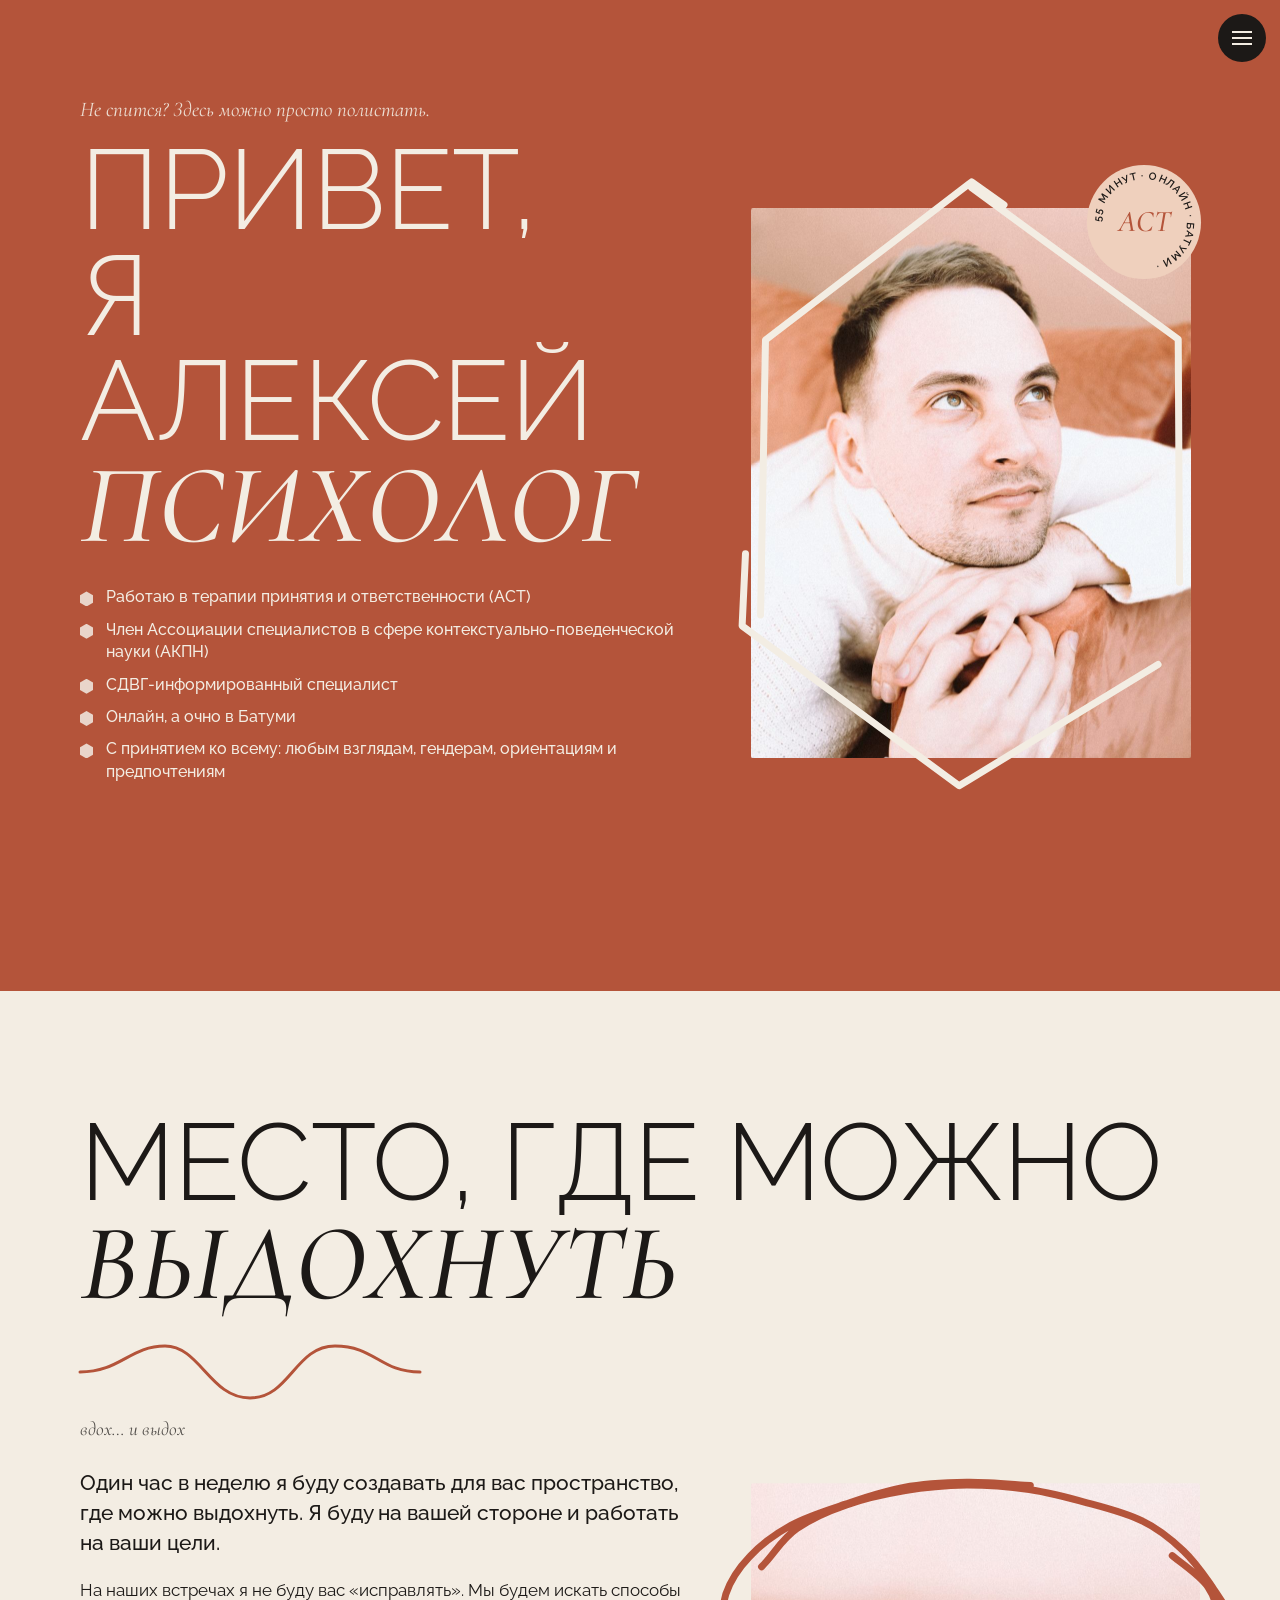
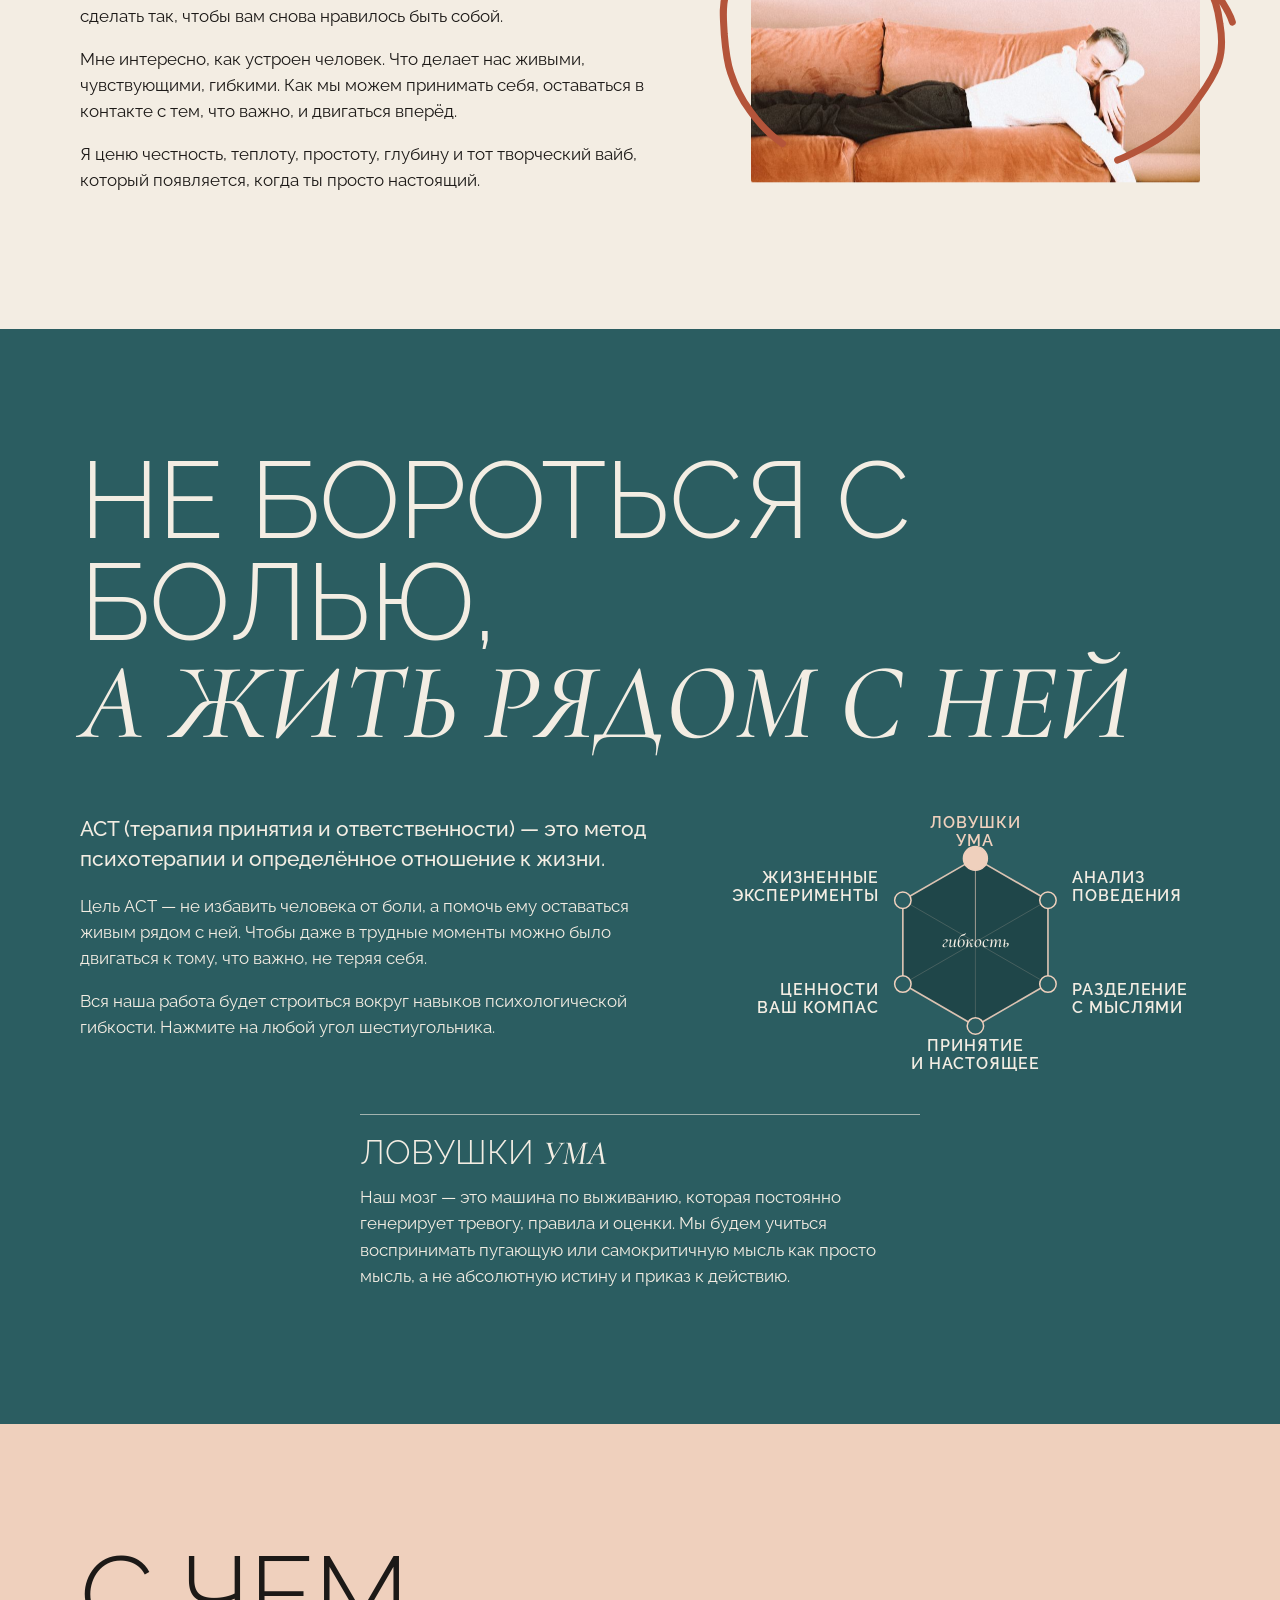
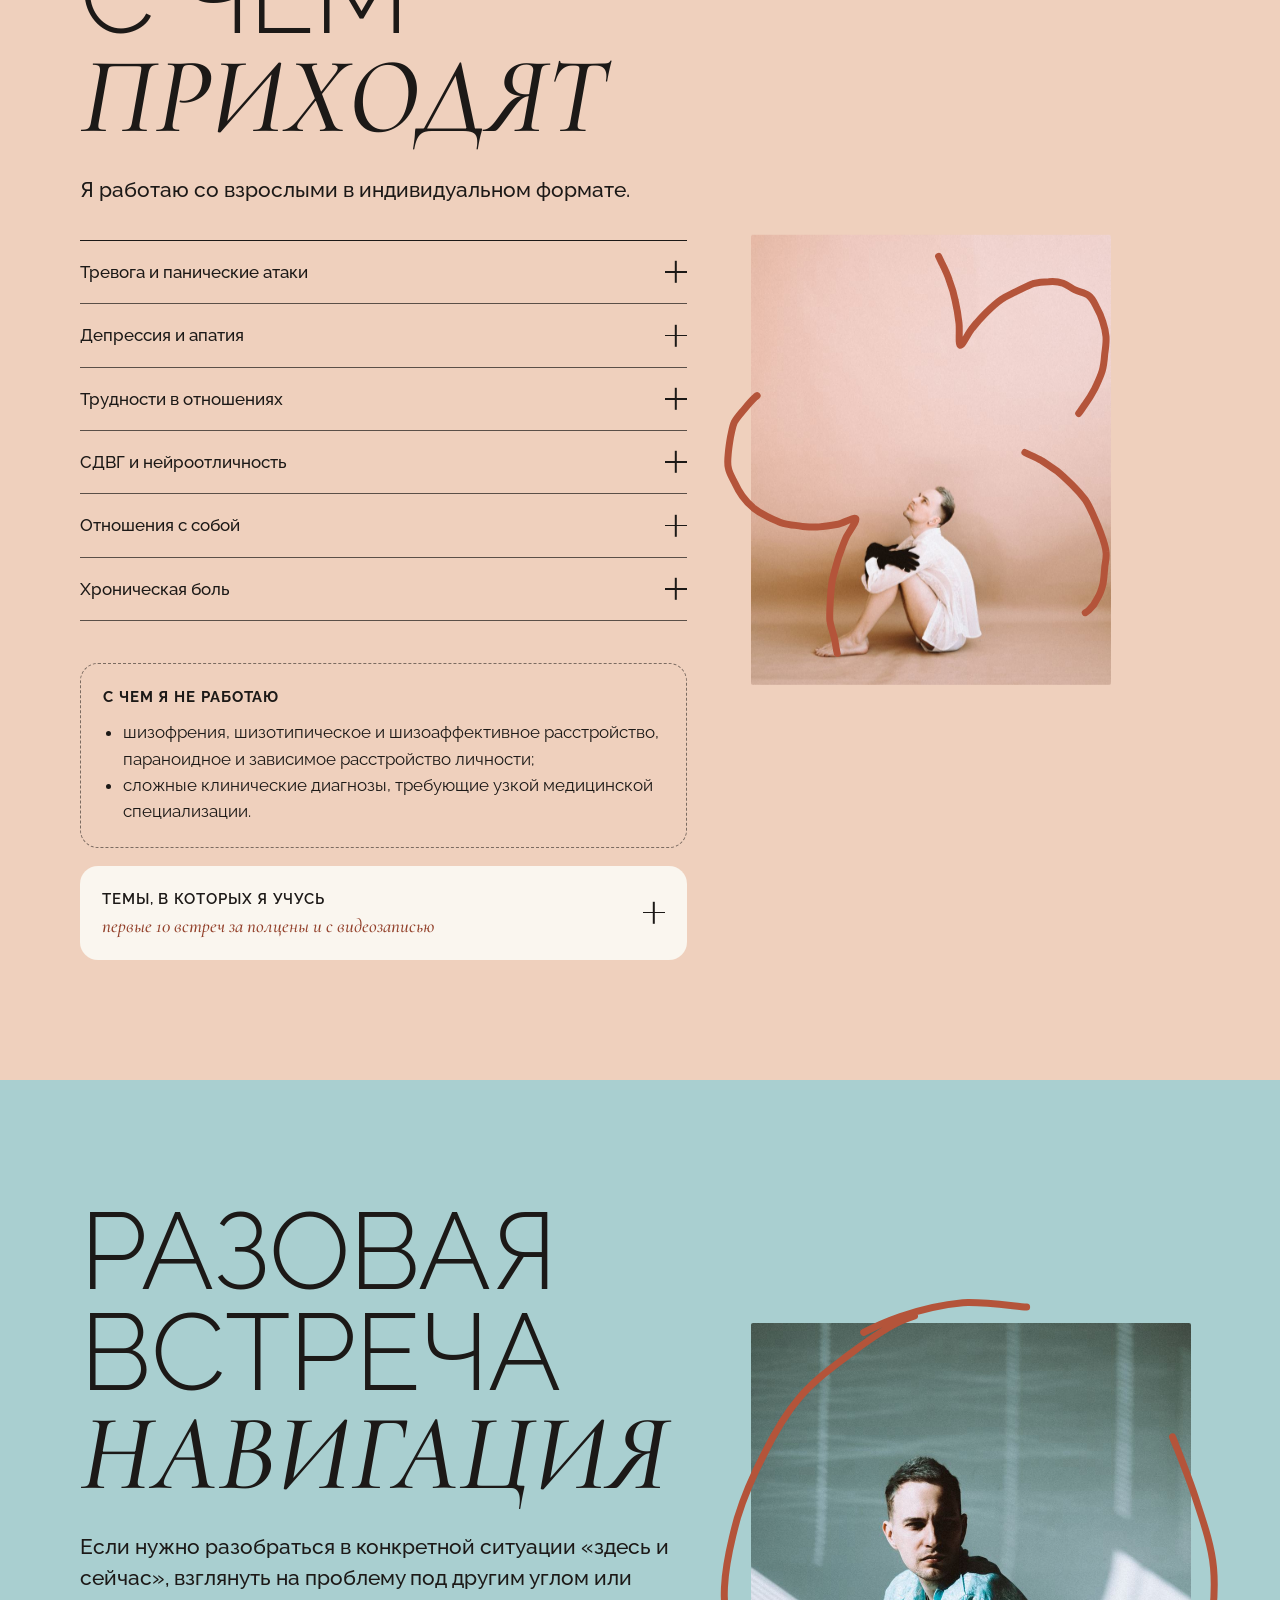
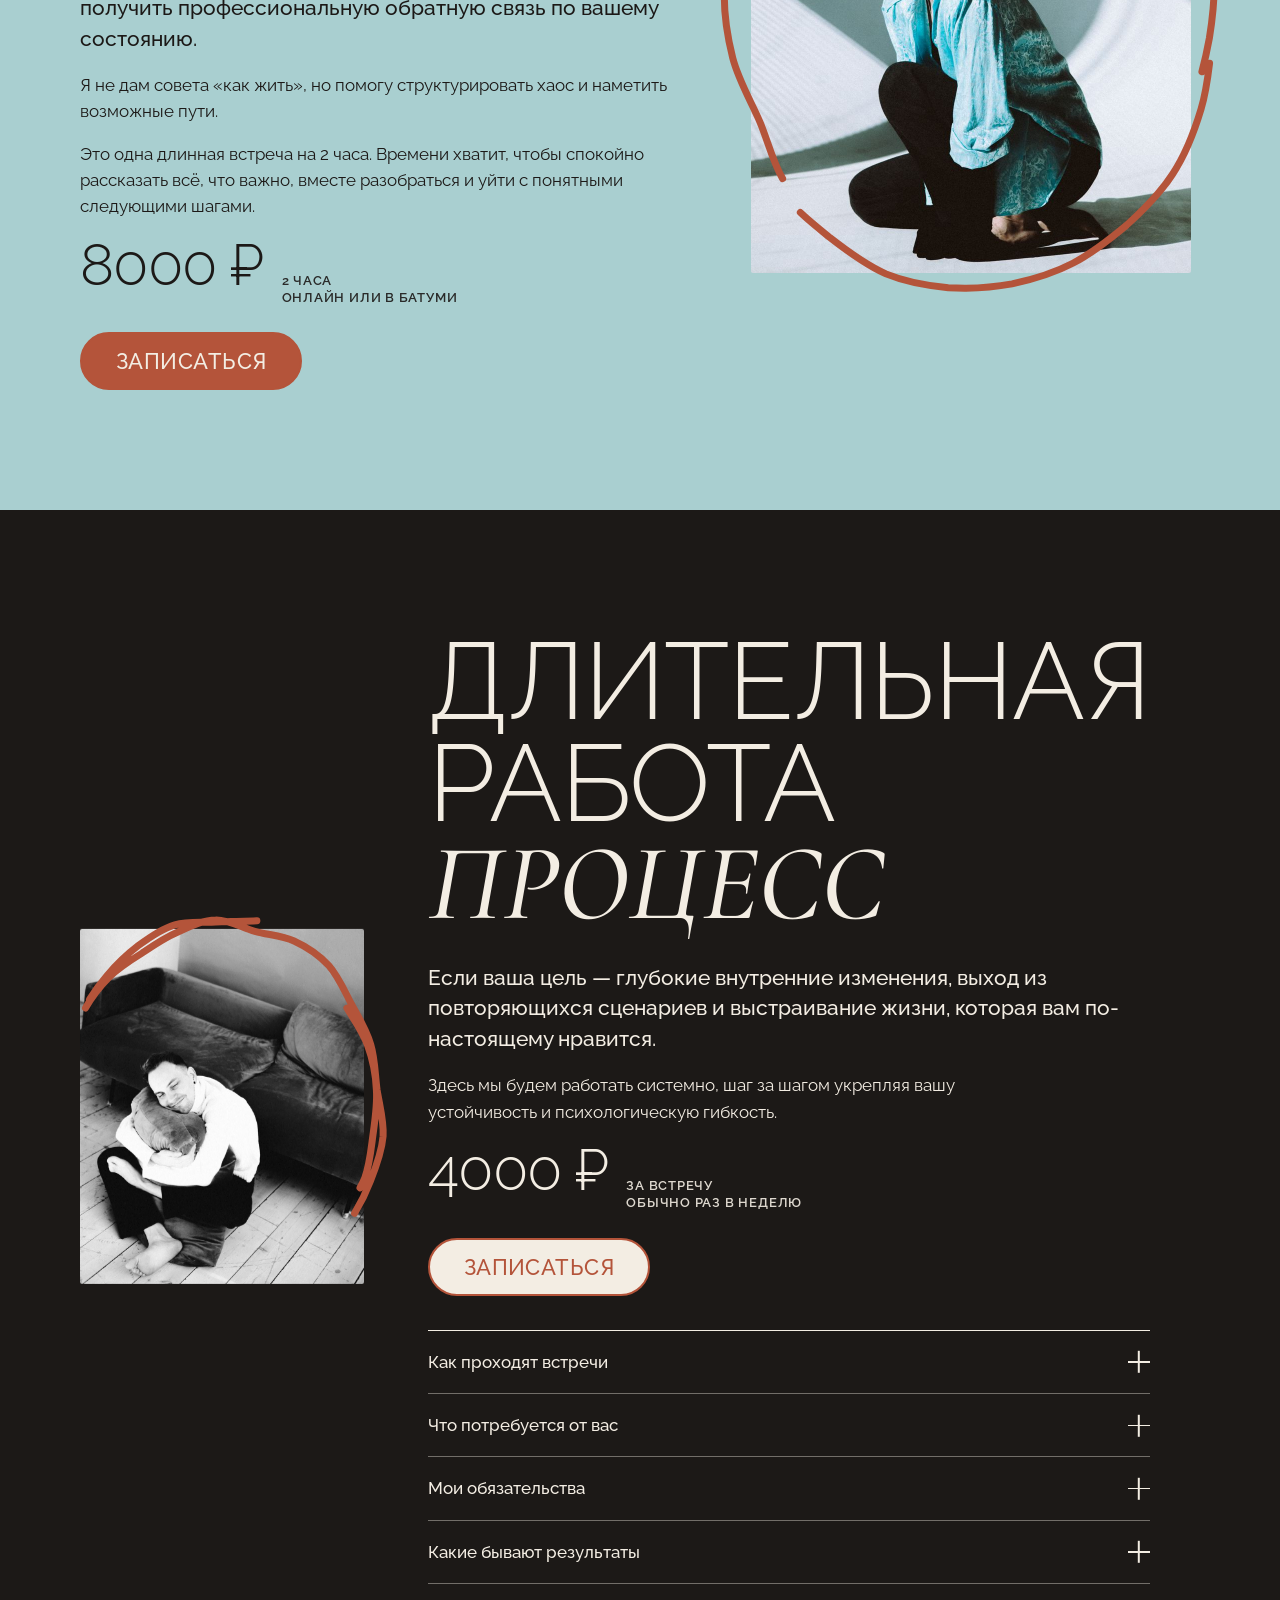
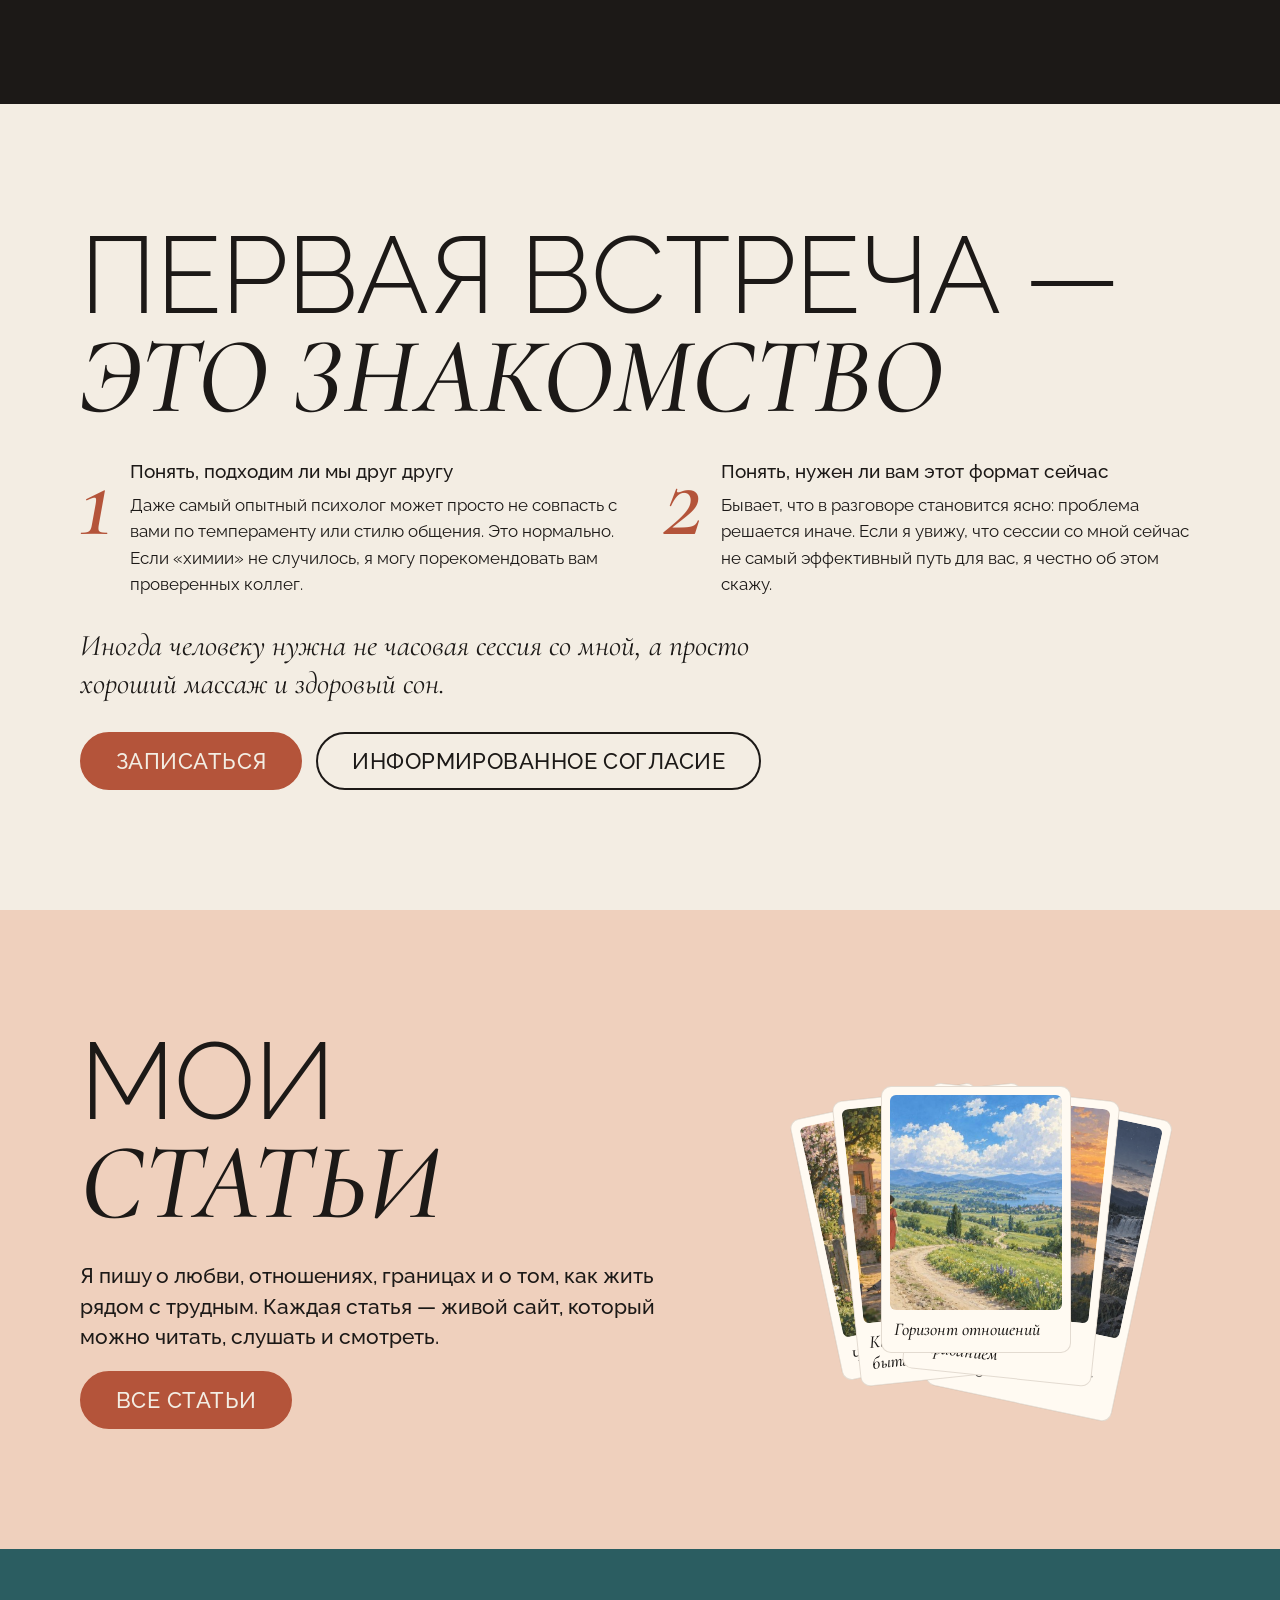
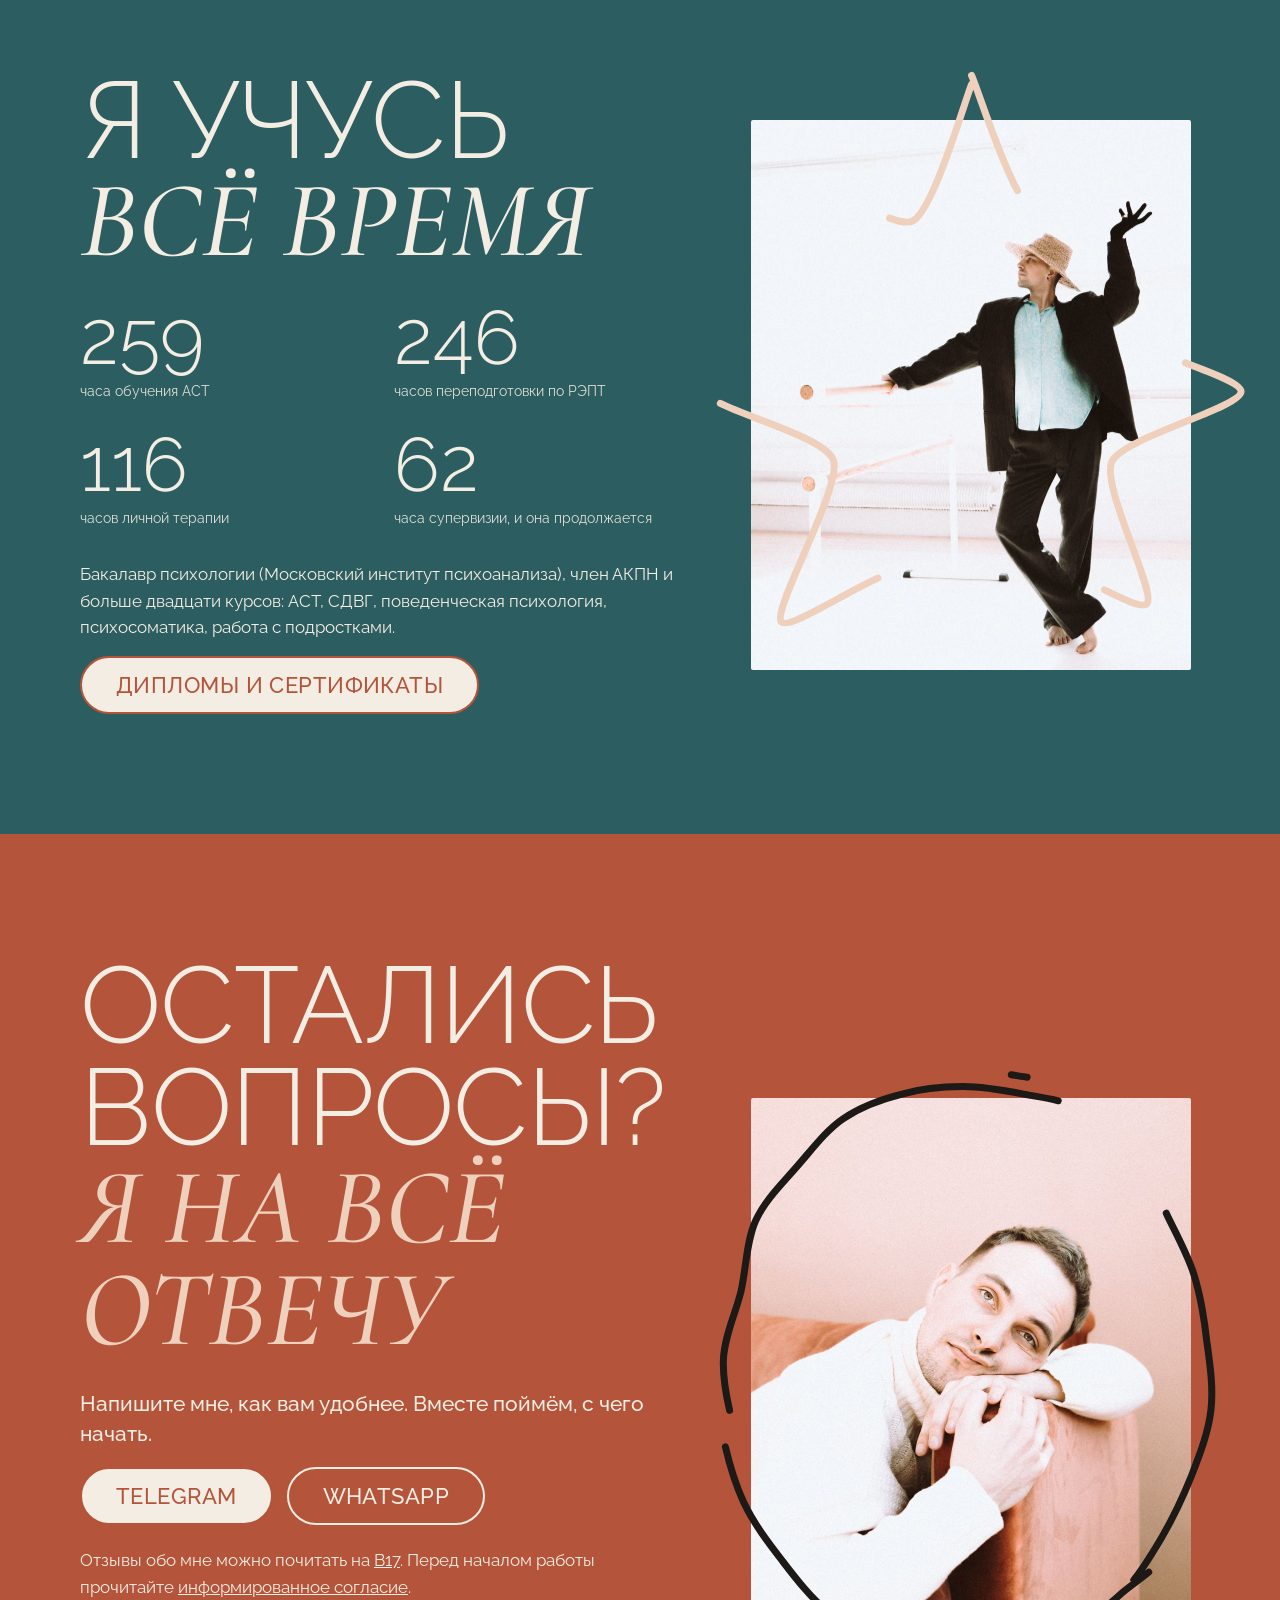
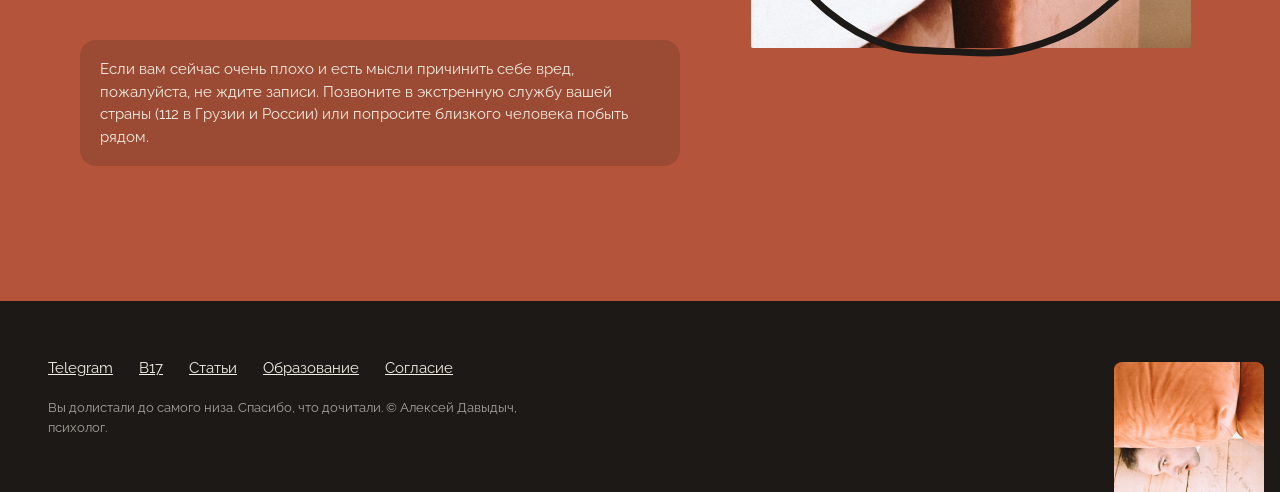
==== commit 3c3484cd: "Единый отклик кнопок без теней; темы: кризисы распределены по другим пунктам Co-Authored-By: Claude " ====
--- a/index.html
+++ b/index.html
@@ -89,10 +89,10 @@
 
 /* статьи: веер открыток */
 .fan{position:relative;height:330px;margin:34px auto 10px;max-width:520px;touch-action:pan-y}
-.card{position:absolute;left:50%;top:10px;width:190px;margin-left:-95px;background:#fffaf2;border-radius:10px;padding:8px 8px 12px;box-shadow:0 10px 26px rgba(60,30,10,.22);text-decoration:none;color:var(--ink);transform-origin:50% 120%;transition:transform .8s var(--spring),box-shadow .4s;-webkit-tap-highlight-color:transparent}
+.card{position:absolute;left:50%;top:10px;width:190px;margin-left:-95px;background:#fffaf2;border-radius:10px;padding:8px 8px 12px;border:1px solid rgba(60,30,10,.14);text-decoration:none;color:var(--ink);transform-origin:50% 120%;transition:transform .8s var(--spring),box-shadow .4s;-webkit-tap-highlight-color:transparent}
 .card img{width:100%;aspect-ratio:4/5;object-fit:cover;border-radius:6px}
 .card span{display:block;font:500 italic 18px/1.15 var(--serif);margin:9px 4px 0}
-.card.lift{box-shadow:0 22px 40px rgba(60,30,10,.32);z-index:9}
+.card.lift{z-index:9}
 .card.soon{pointer-events:none}
 .card.soon img{filter:saturate(.4) brightness(1.08)}
 .card.soon span::after{content:" · скоро";font-family:var(--sans);font-style:normal;font-size:12px;letter-spacing:.06em;text-transform:uppercase;opacity:.7}
@@ -202,12 +202,11 @@
       <h2 class="big rise"><span class="line">С чем</span><span class="line s">приходят</span></h2>
       <p class="lead rise">Я работаю со взрослыми в индивидуальном формате.</p>
       <div class="acc rise">
-        <div class="acc__item"><button class="acc__btn">Тревога и панические атаки<span class="acc__plus"></span></button><div class="acc__body"><div class="acc__in"><div><p>Работа с навязчивыми мыслями, фобиями и хроническим беспокойством.</p><p>Сюда же относится эмоциональная неустойчивость: трудно управлять эмоциями, тревожно в ситуациях неопределённости. Учимся обращаться с гневом, стыдом и виной и глубже понимать свои чувства.</p></div></div></div></div>
-        <div class="acc__item"><button class="acc__btn">Депрессия и апатия<span class="acc__plus"></span></button><div class="acc__body"><div class="acc__in"><div><p>Тотальное отсутствие энергии, апатия, невозможность выполнять привычные дела. Ангедония: утрата интереса к хобби, работе, общению. Чувство пустоты, безнадёжности, хроническая печаль, проблемы со сном и аппетитом.</p></div></div></div></div>
+        <div class="acc__item"><button class="acc__btn">Тревога и панические атаки<span class="acc__plus"></span></button><div class="acc__body"><div class="acc__in"><div><p>Работа с навязчивыми мыслями, фобиями и хроническим беспокойством.</p><p>Сюда же относится эмоциональная неустойчивость: трудно управлять эмоциями, тревожно в ситуациях неопределённости. Учимся обращаться с гневом, стыдом и виной и глубже понимать свои чувства.</p><p>А также стресс, связанный с эмиграцией: от тревоги перед переездом до поиска себя в новой стране.</p></div></div></div></div>
+        <div class="acc__item"><button class="acc__btn">Депрессия и апатия<span class="acc__plus"></span></button><div class="acc__body"><div class="acc__in"><div><p>Тотальное отсутствие энергии, апатия, невозможность выполнять привычные дела. Ангедония: утрата интереса к хобби, работе, общению. Чувство пустоты, безнадёжности, хроническая печаль, проблемы со сном и аппетитом.</p><p>Сюда же относятся кризисы и утраты: трудные жизненные ситуации, горевание, потеря ориентиров, внутренние конфликты, личностный кризис.</p></div></div></div></div>
         <div class="acc__item"><button class="acc__btn">Трудности в отношениях<span class="acc__plus"></span></button><div class="acc__body"><div class="acc__in"><div><p>Одиночество, эмоциональная зависимость, выбор одного и того же типа партнёров, «абьюз», «токсичные отношения», конфликты, поиск партнёра или проживание расставания.</p></div></div></div></div>
         <div class="acc__item"><button class="acc__btn">СДВГ и нейроотличность<span class="acc__plus"></span></button><div class="acc__body"><div class="acc__in"><div><p>Взрослый СДВГ: трудно организовать время, дела откладываются на последнюю минуту, прокрастинация, забывчивость, неумение расставлять приоритеты, чувство вины за неэффективность.</p><p>РАС и другие особенности восприятия: сопровождение, социальная адаптация и принятие своей идентичности.</p></div></div></div></div>
-        <div class="acc__item"><button class="acc__btn">Отношения с собой<span class="acc__plus"></span></button><div class="acc__body"><div class="acc__in"><div><p>Внутренний критик, неустойчивая самооценка, неуверенность в себе. Когда кажется, что вы «недостаточно хороши», постоянно сравниваете себя с другими и боитесь осуждения.</p><p>А также сложности в вопросах гендерной идентичности или сексуальной ориентации, неприятие своего образа тела.</p></div></div></div></div>
-        <div class="acc__item"><button class="acc__btn">Кризисы, утраты, эмиграция<span class="acc__plus"></span></button><div class="acc__body"><div class="acc__in"><div><p>Трудные жизненные ситуации, утраты, горевание, потеря ориентиров, внутренние конфликты, личностный кризис. А также всё, что связано с эмиграцией: от стресса перед переездом до поиска себя в новой стране.</p><p>Сюда же относятся выгорание и начало практики: синдром самозванца, страх проявиться, вредный перфекционизм, трудно адаптироваться к изменениям. Восстанавливаем мотивацию и ищем своё дело.</p></div></div></div></div>
+        <div class="acc__item"><button class="acc__btn">Отношения с собой<span class="acc__plus"></span></button><div class="acc__body"><div class="acc__in"><div><p>Внутренний критик, неустойчивая самооценка, неуверенность в себе. Когда кажется, что вы «недостаточно хороши», постоянно сравниваете себя с другими и боитесь осуждения.</p><p>А также сложности в вопросах гендерной идентичности или сексуальной ориентации, неприятие своего образа тела.</p><p>И выгорание, особенно в начале практики: синдром самозванца, страх проявиться, вредный перфекционизм. Восстанавливаем мотивацию и ищем своё дело.</p></div></div></div></div>
         <div class="acc__item"><button class="acc__btn">Хроническая боль<span class="acc__plus"></span></button><div class="acc__body"><div class="acc__in"><div><p>Живёте в постоянном ожидании следующего приступа, медицинские обследования не дают ответов, вы боитесь лишний раз пошевелиться, чтобы не спровоцировать боль, и из-за этого ваша жизнь сужается до размеров дивана.</p></div></div></div></div>
       </div>
       <div class="notwork rise">
--- a/assets/site.css
+++ b/assets/site.css
@@ -44,17 +44,18 @@
 
 /* ---------- кнопки-таблетки ---------- */
 .pill{--bg:var(--cream);--fg:var(--terra);display:inline-flex;align-items:center;justify-content:center;gap:10px;min-height:58px;padding:0 34px;border-radius:999px;border:2px solid var(--fg);background:var(--bg);color:var(--fg);text-decoration:none;text-transform:uppercase;font-weight:500;font-size:clamp(17px,4.6vw,22px);letter-spacing:.02em;cursor:pointer;position:relative;
-  box-shadow:0 6px 0 -1px color-mix(in srgb,var(--fg) 55%,transparent);transition:transform .45s var(--spring),box-shadow .45s var(--spring);-webkit-tap-highlight-color:transparent;user-select:none}
-.pill:hover{transform:translateY(-2px);box-shadow:0 8px 0 -1px color-mix(in srgb,var(--fg) 55%,transparent)}
-.pill.is-press,.pill:active{transform:translateY(5px) scale(.97);box-shadow:0 1px 0 -1px color-mix(in srgb,var(--fg) 55%,transparent);transition-duration:.08s}
-.pill--terra{--bg:var(--terra);--fg:var(--cream);border-color:var(--terra);box-shadow:0 6px 0 -1px var(--terra-deep)}
-.pill--terra.is-press,.pill--terra:active{box-shadow:0 1px 0 -1px var(--terra-deep)}
-.pill--ink{--bg:var(--ink);--fg:var(--cream);border-color:var(--ink);box-shadow:0 6px 0 -1px #000}
-.pill--ghost{--bg:transparent;--fg:currentColor;box-shadow:none;border-color:currentColor}
-.pill--ghost:active,.pill--ghost.is-press{box-shadow:none}
+  -webkit-tap-highlight-color:transparent;user-select:none}
+.pill--terra{--bg:var(--terra);--fg:var(--cream);border-color:var(--terra)}
+.pill--ink{--bg:var(--ink);--fg:var(--cream);border-color:var(--ink)}
+.pill--ghost{--bg:transparent;--fg:currentColor;border-color:currentColor}
 .pills{display:flex;flex-wrap:wrap;gap:14px;align-items:center}
-.ripple{position:absolute;border-radius:50%;pointer-events:none;background:currentColor;opacity:.22;transform:scale(0);animation:rip .6s ease-out forwards}
-.pill{overflow:hidden}
+/* ---------- единый отклик всех кнопок, без теней ----------
+   наведение: чуть подрастает; нажатие: сжимается, от пальца расходится волна; отпустили: пружинит обратно */
+.tap{overflow:hidden;isolation:isolate;box-shadow:none!important;-webkit-tap-highlight-color:transparent;transition:transform .45s var(--spring),background-color .3s,color .3s}
+.tap:not(.menu-btn):not(.x):not(.nav){position:relative}
+@media (hover:hover) and (pointer:fine){.tap:hover{transform:scale(1.03)}}
+.tap.is-press,.tap:active{transform:scale(.95);transition-duration:.1s}
+.ripple{position:absolute;border-radius:50%;pointer-events:none;background:currentColor;opacity:.22;transform:scale(0);animation:rip .6s ease-out forwards;z-index:-1}
 @keyframes rip{to{transform:scale(1);opacity:0}}
 
 /* ---------- цена ---------- */
@@ -96,8 +97,7 @@
 }
 
 /* ---------- меню ---------- */
-.menu-btn{position:fixed;top:14px;right:14px;z-index:50;width:48px;height:48px;border-radius:50%;background:var(--ink);border:0;cursor:pointer;display:grid;place-items:center;box-shadow:0 3px 14px rgba(0,0,0,.18);transition:transform .45s var(--spring)}
-.menu-btn:active{transform:scale(.9)}
+.menu-btn{position:fixed;top:14px;right:14px;z-index:50;width:48px;height:48px;border-radius:50%;background:var(--ink);border:0;cursor:pointer;display:grid;place-items:center;}
 .menu-btn i{display:block;width:20px;height:1.8px;background:var(--cream);position:relative;transition:transform .4s var(--spring),background .2s}
 .menu-btn i::before,.menu-btn i::after{content:"";position:absolute;left:0;width:20px;height:1.8px;background:var(--cream);transition:transform .4s var(--spring)}
 .menu-btn i::before{top:-6px}.menu-btn i::after{top:6px}
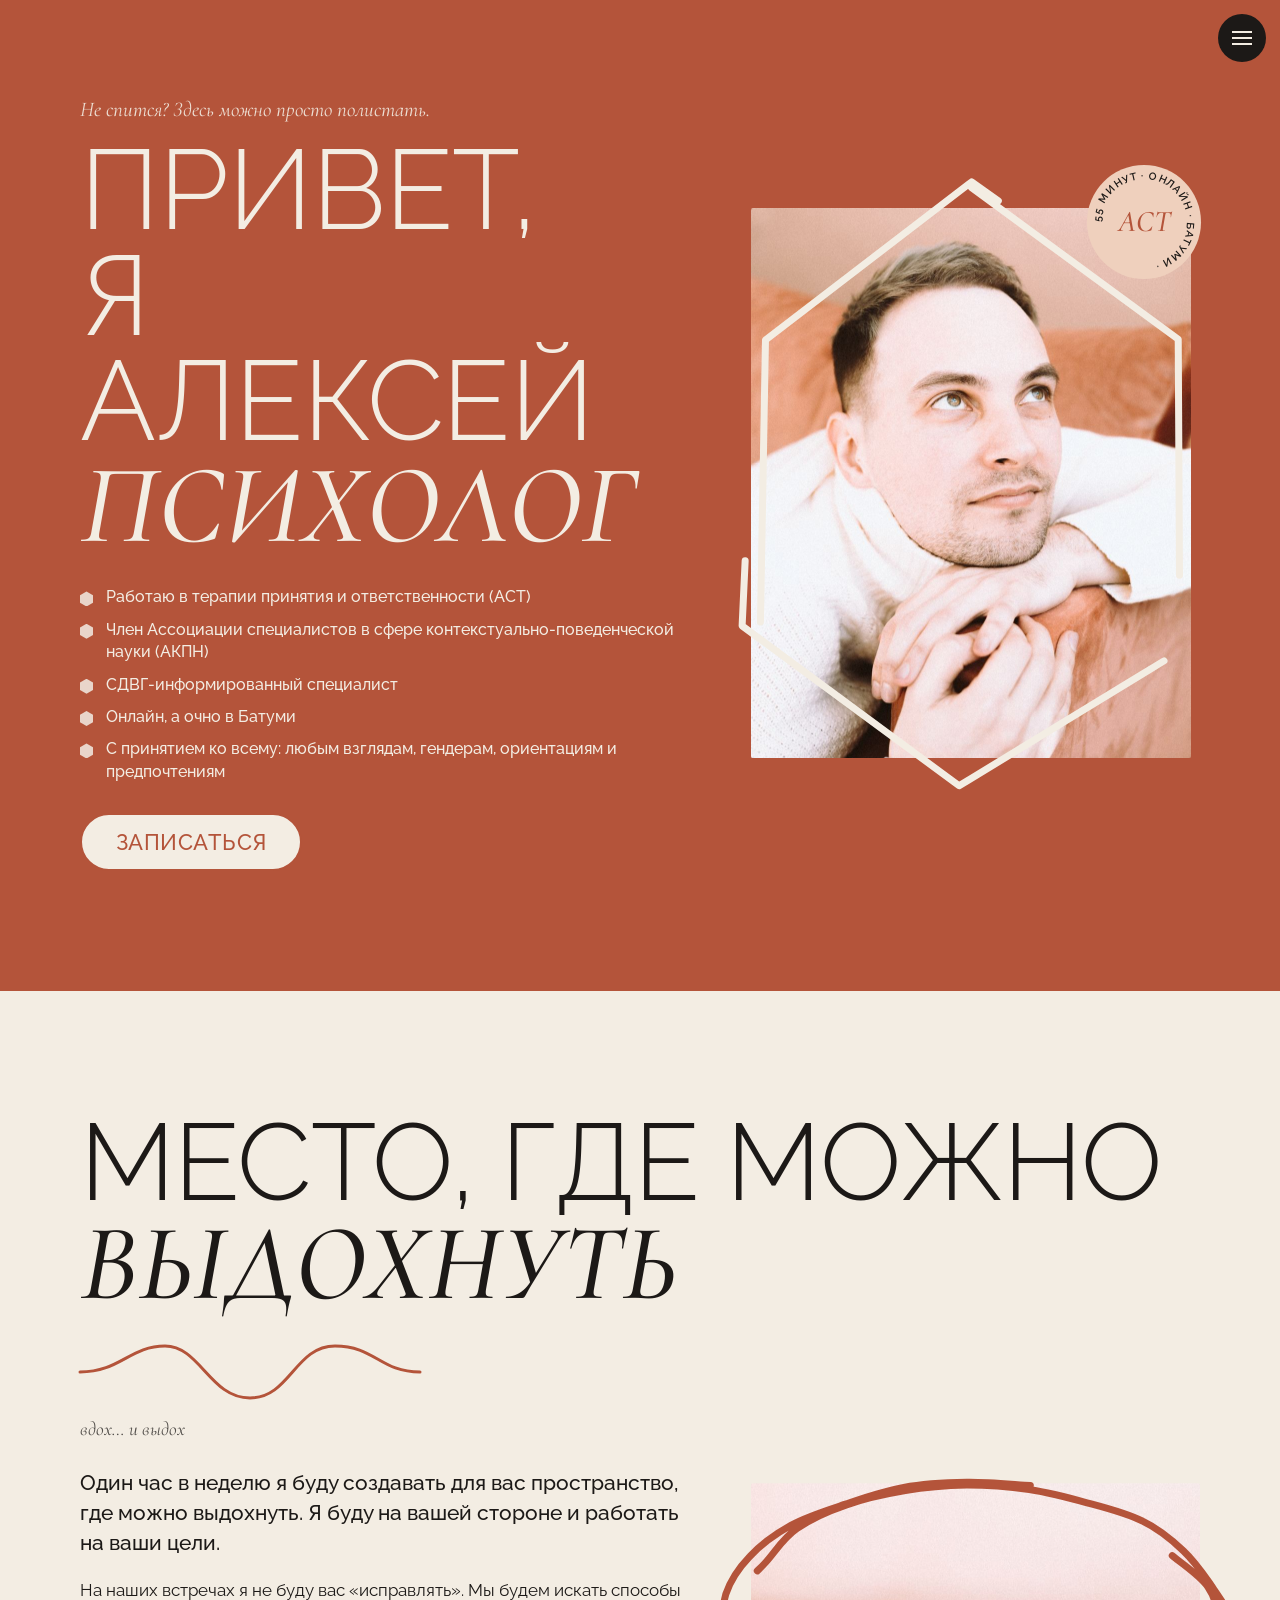
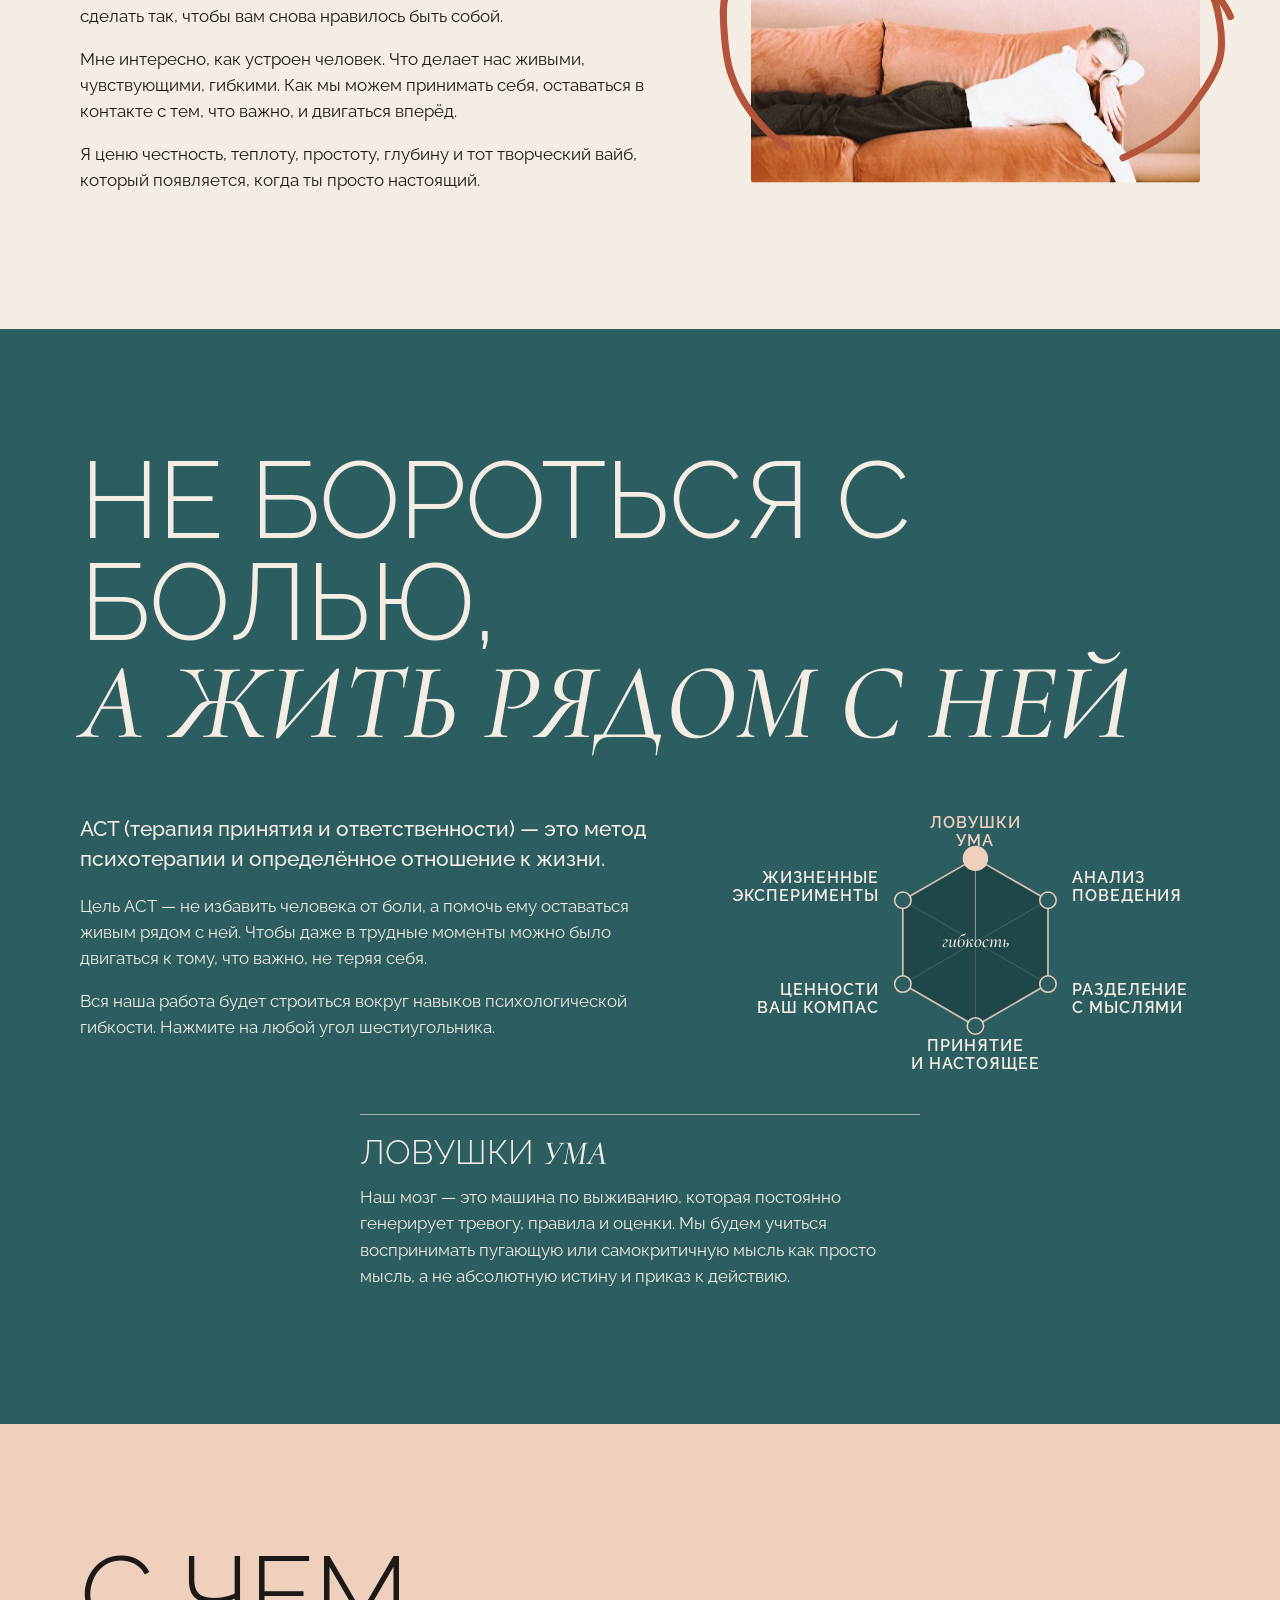
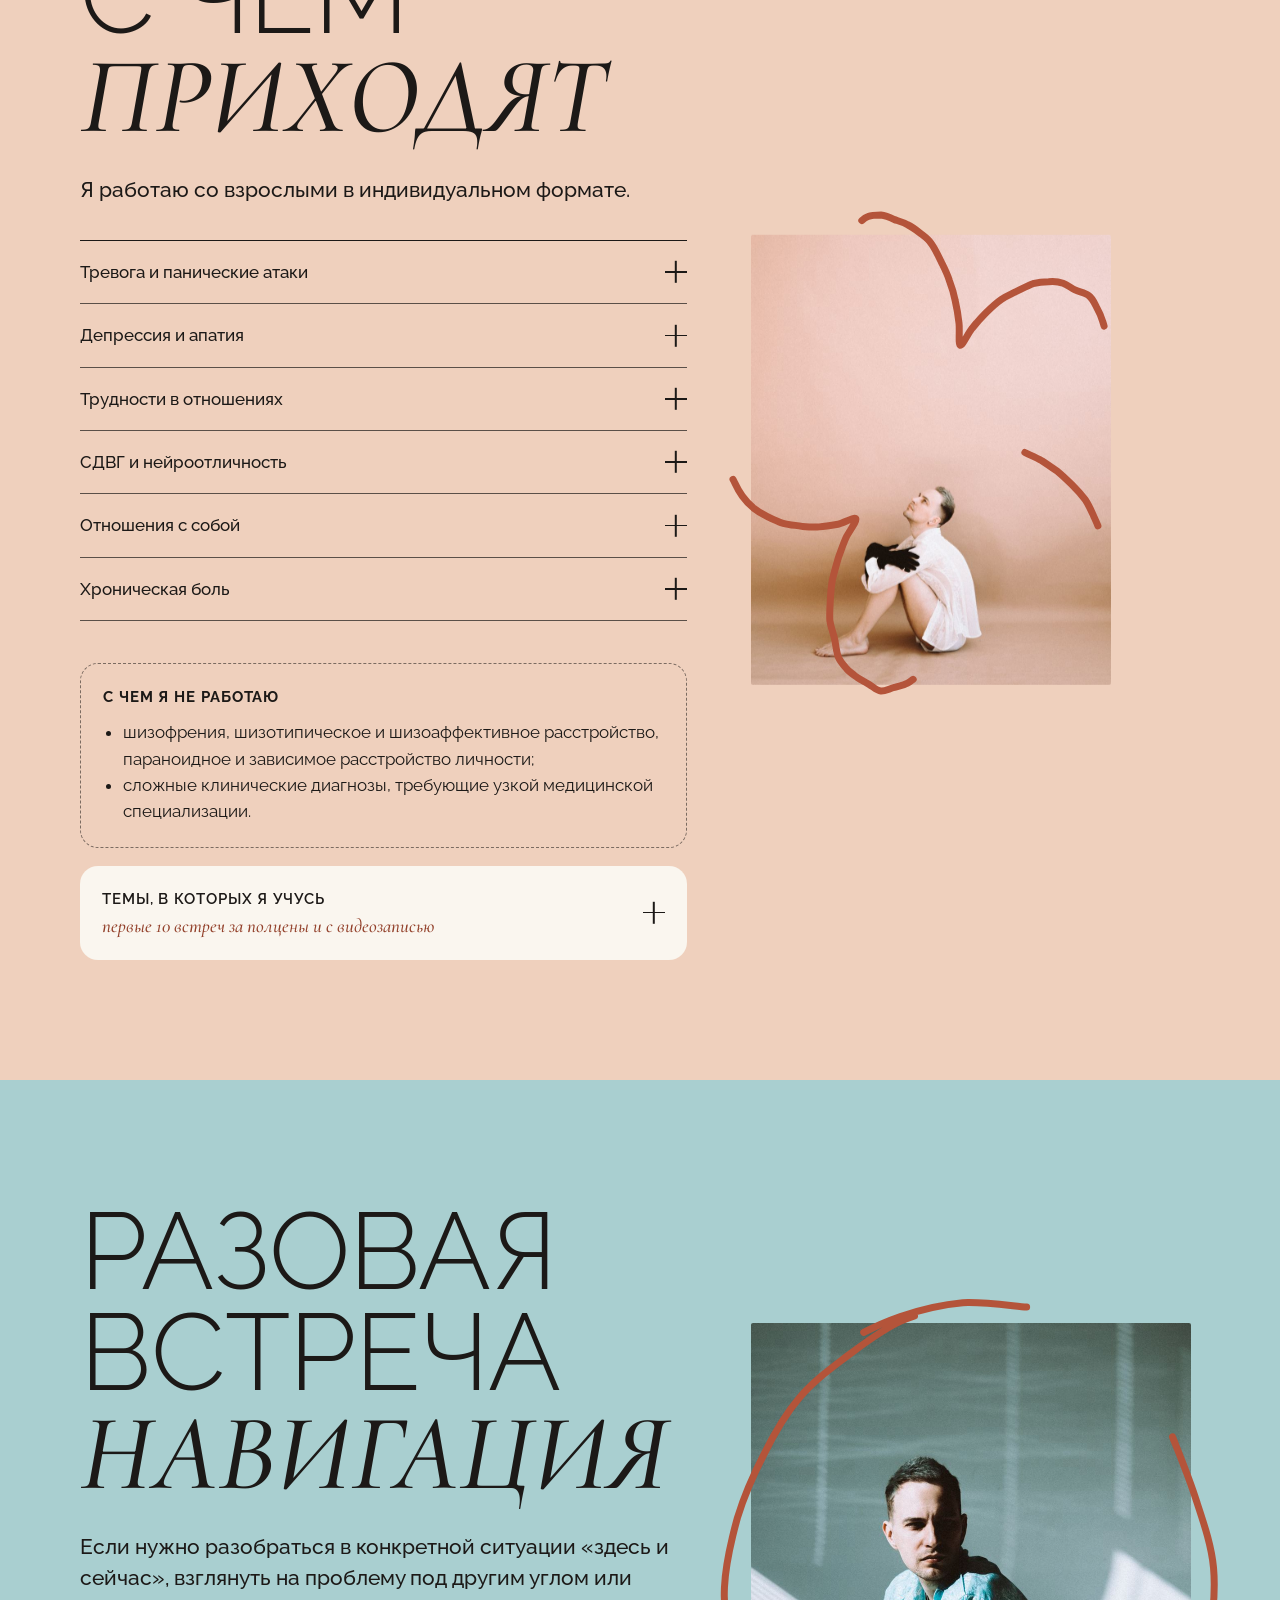
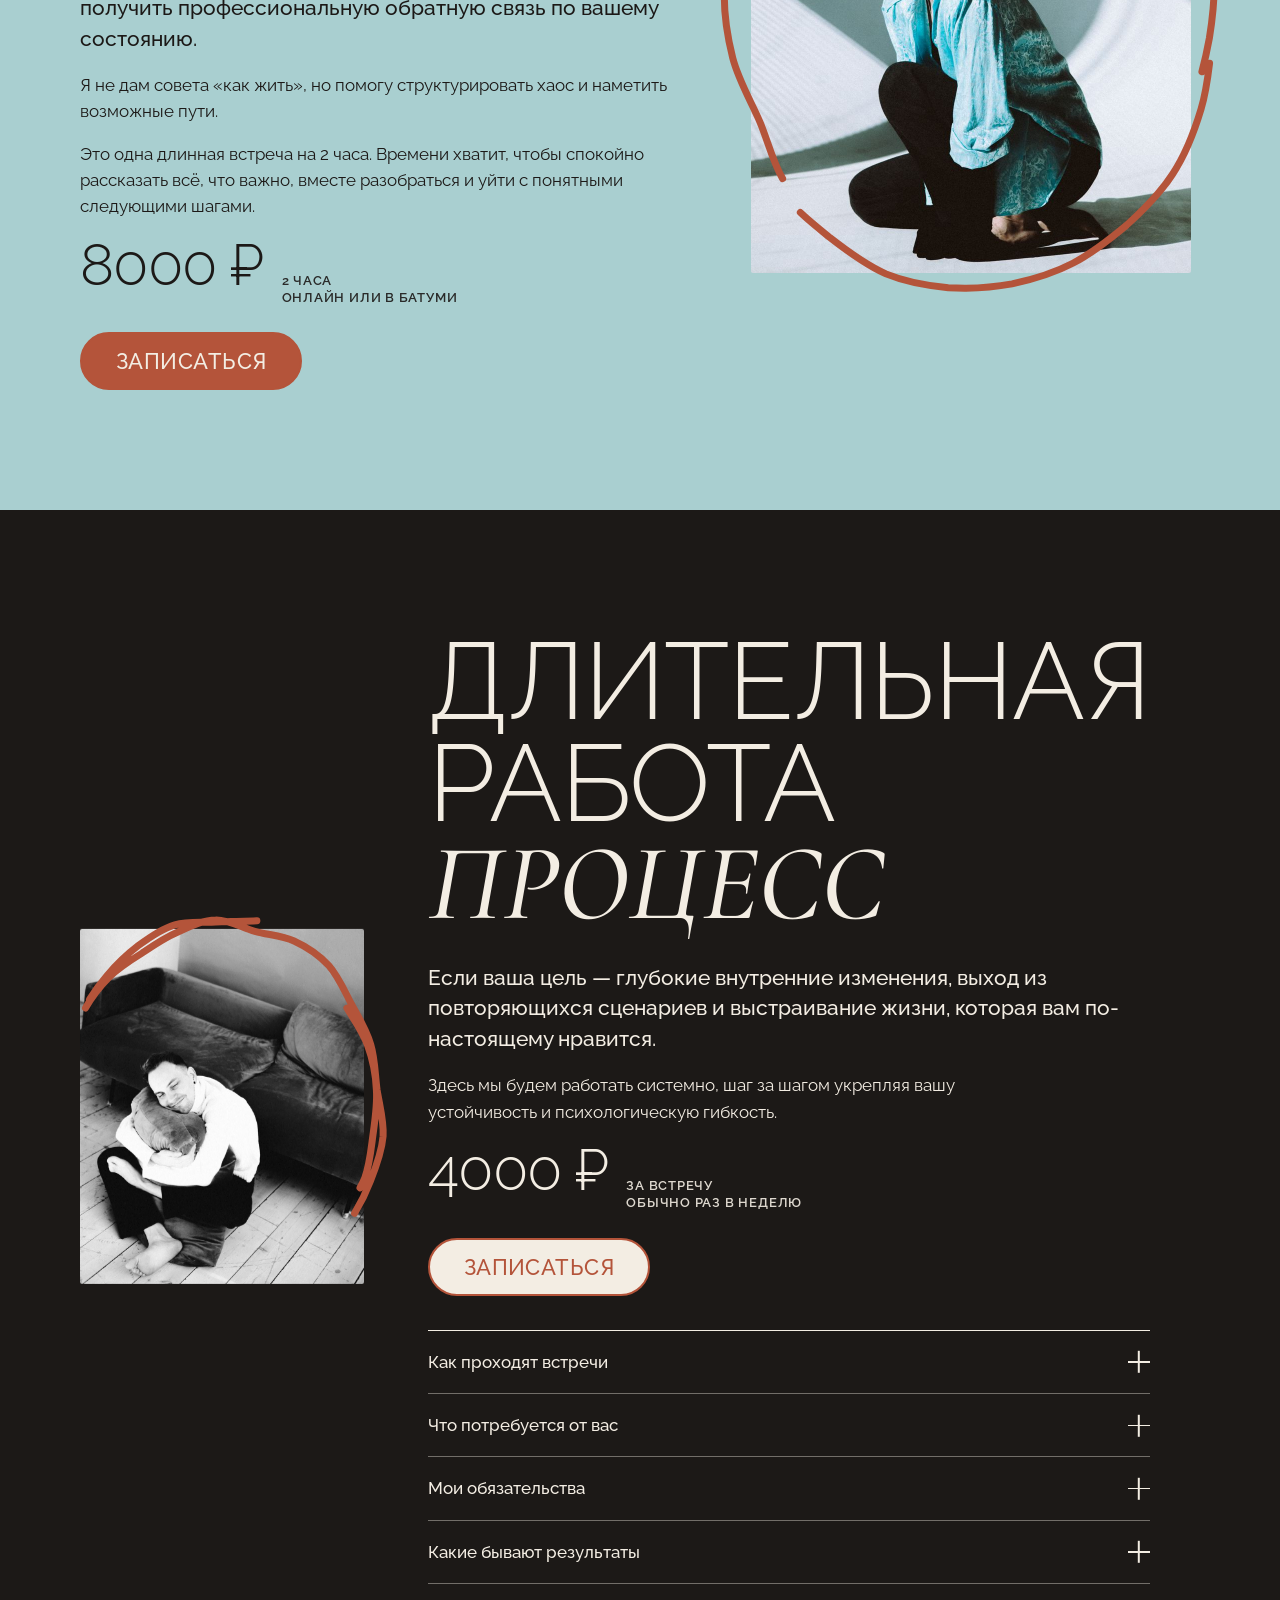
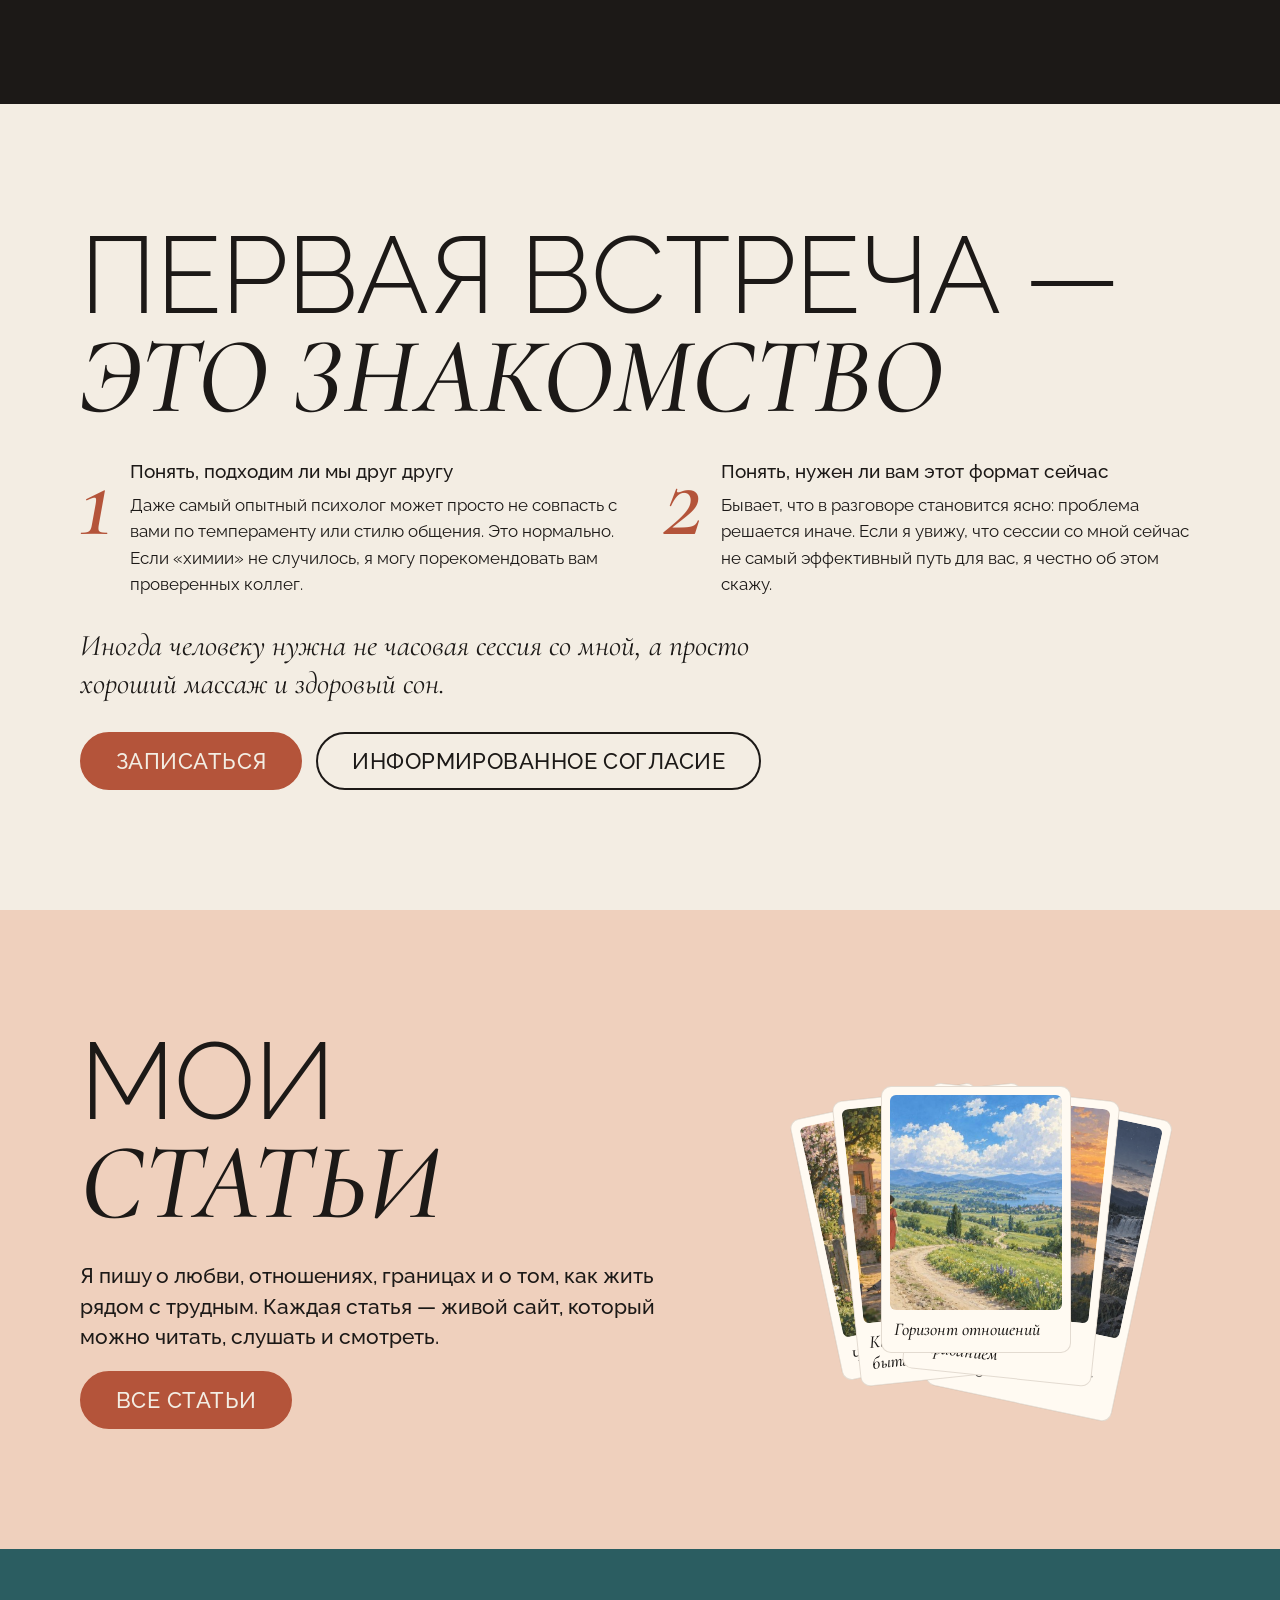
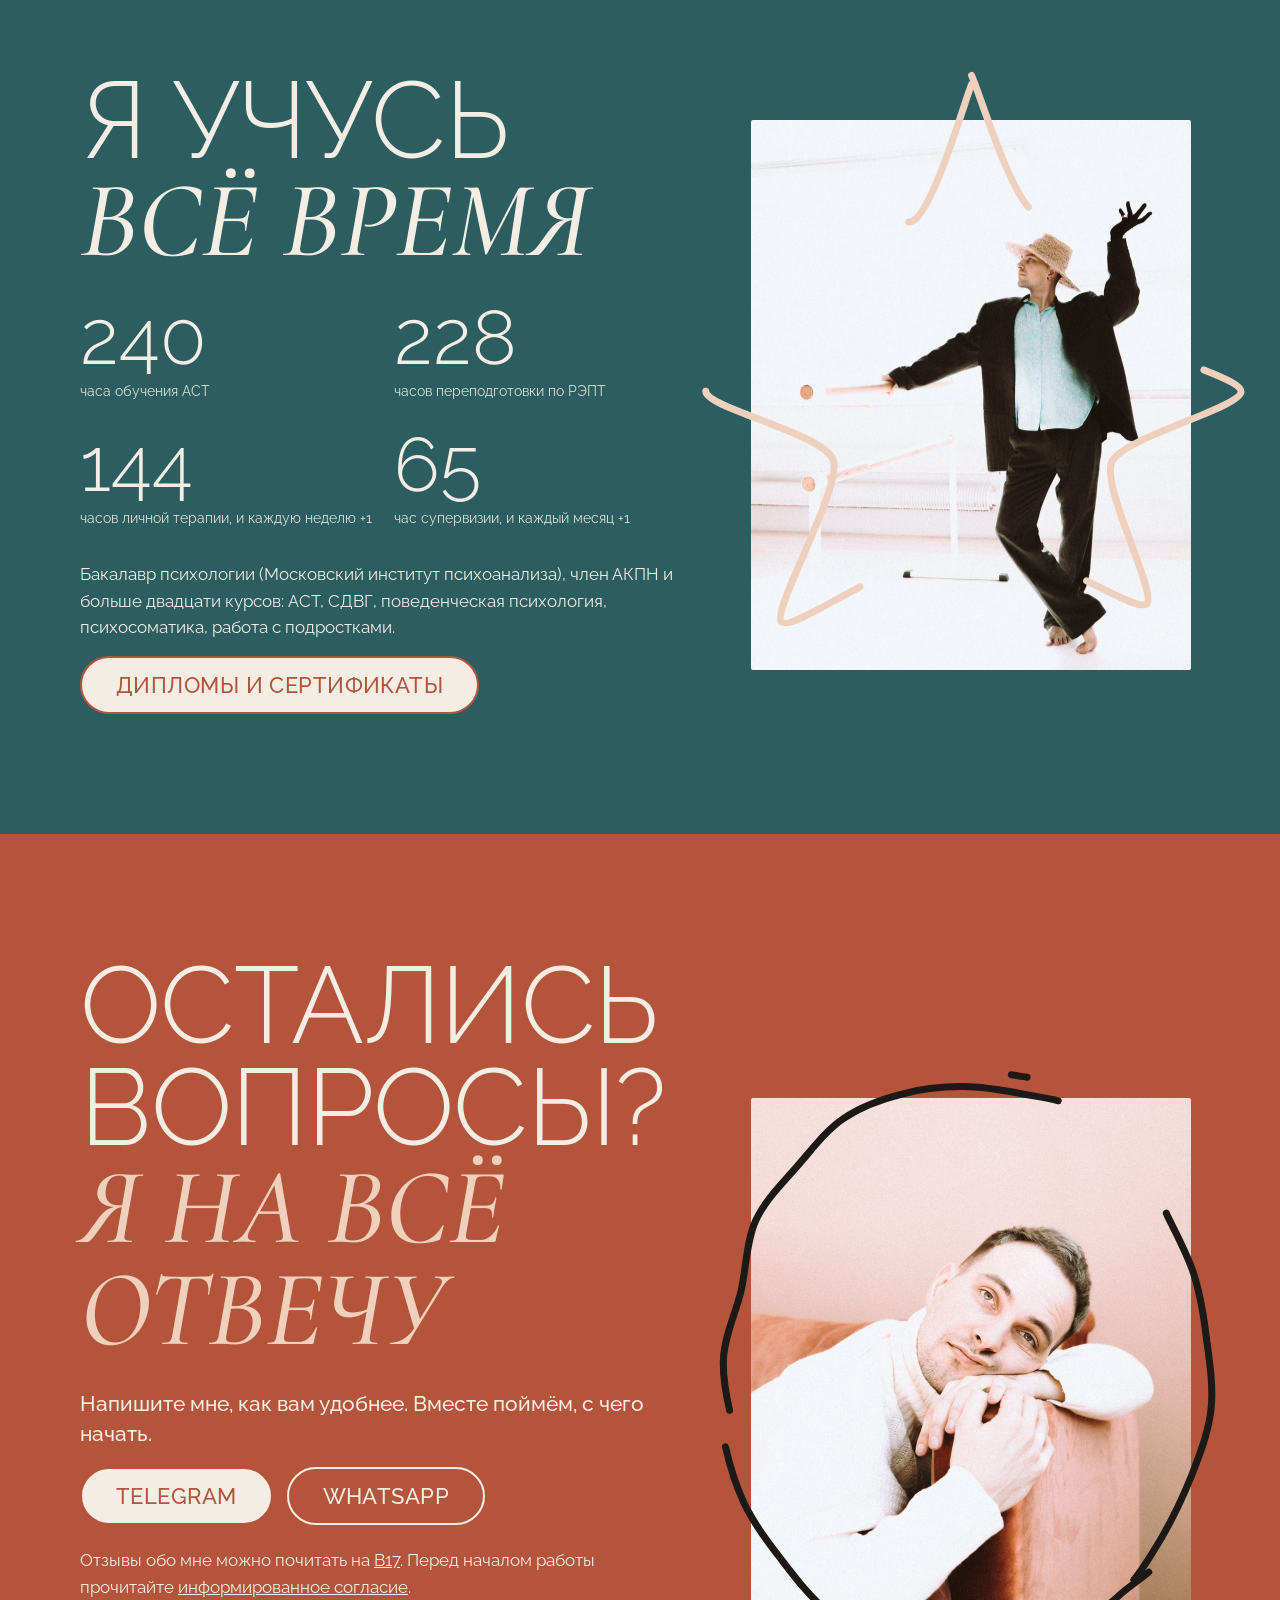
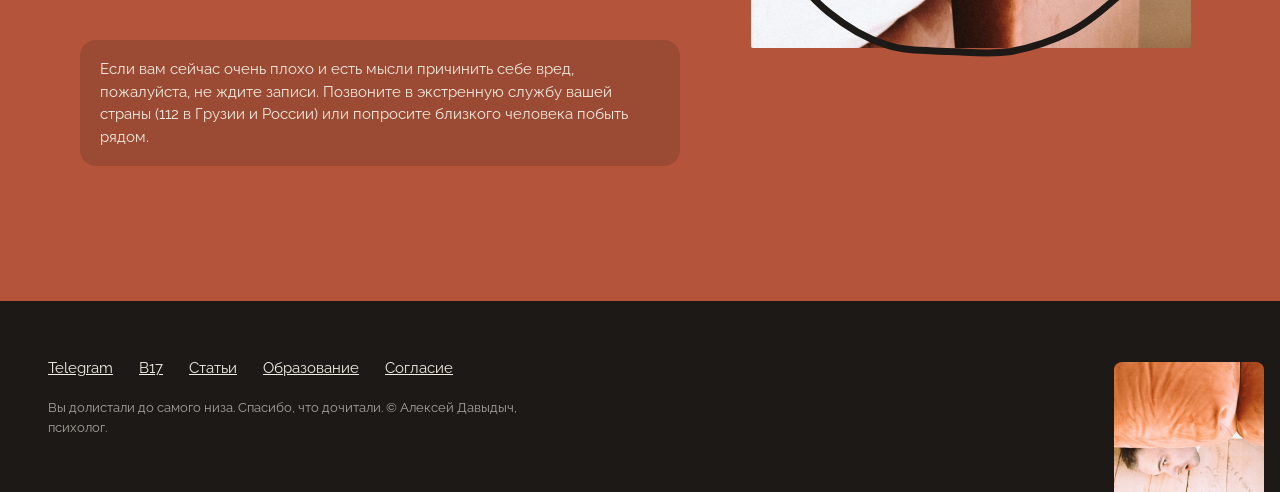
==== commit c80a4d41: "Часы терапии и супервизии растут сами по дате Co-Authored-By: Claude Opus 5.5 <noreply@anthropic.com" ====
--- a/index.html
+++ b/index.html
@@ -102,6 +102,7 @@
 .stats{display:grid;grid-template-columns:1fr 1fr;gap:26px 20px;margin:10px 0 34px}
 .stat b{display:block;font-weight:300;font-size:clamp(46px,12vw,76px);line-height:1}
 .stat span{display:block;font-size:14px;line-height:1.35;margin-top:6px;opacity:.9}
+.stat span span{display:inline;margin:0;font-size:inherit;opacity:1}
 
 /* финал */
 .final .big .s{color:var(--peach)}
@@ -331,8 +332,8 @@
       <div class="stats">
         <div class="stat rise"><b data-count="263">263</b><span>часа обучения ACT</span></div>
         <div class="stat rise"><b data-count="250">250</b><span>часов переподготовки по РЭПТ</span></div>
-        <div class="stat rise"><b data-count="118">118</b><span>часов личной терапии</span></div>
-        <div class="stat rise"><b data-count="63">63</b><span>часа супервизии, и она продолжается</span></div>
+        <div class="stat rise"><b data-count="118" data-grow="118,2026-03-01,7">118</b><span><span data-unit="118,2026-03-01,7">часов</span> личной терапии, и каждую неделю +1</span></div>
+        <div class="stat rise"><b data-count="63" data-grow="63,2026-03-26,30.44">63</b><span><span data-unit="63,2026-03-26,30.44">часа</span> супервизии, и каждый месяц +1</span></div>
       </div>
       <p class="p rise">Бакалавр психологии (Московский институт психоанализа), член АКПН и больше двадцати курсов: ACT, СДВГ, поведенческая психология, психосоматика, работа с подростками.</p>
       <div class="pills rise"><a class="pill" href="obrazovanie/">Дипломы и сертификаты</a></div>
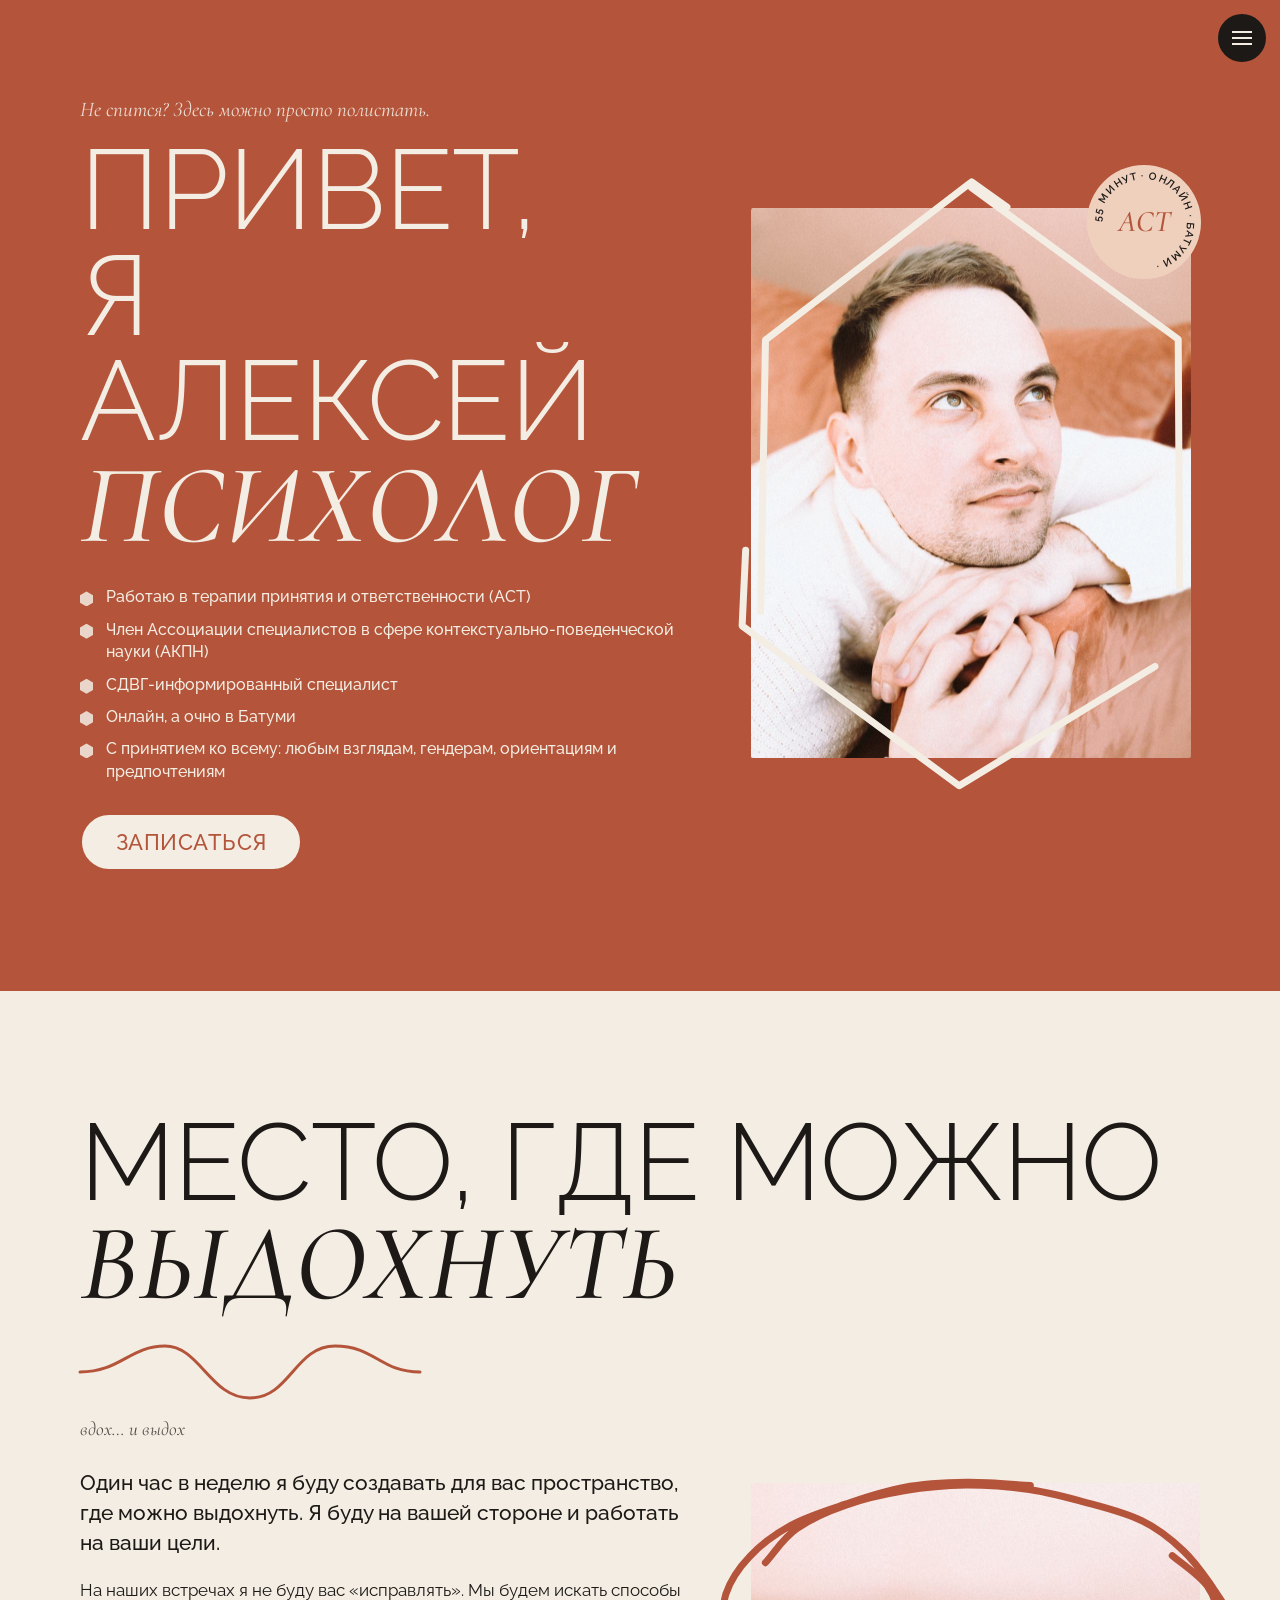
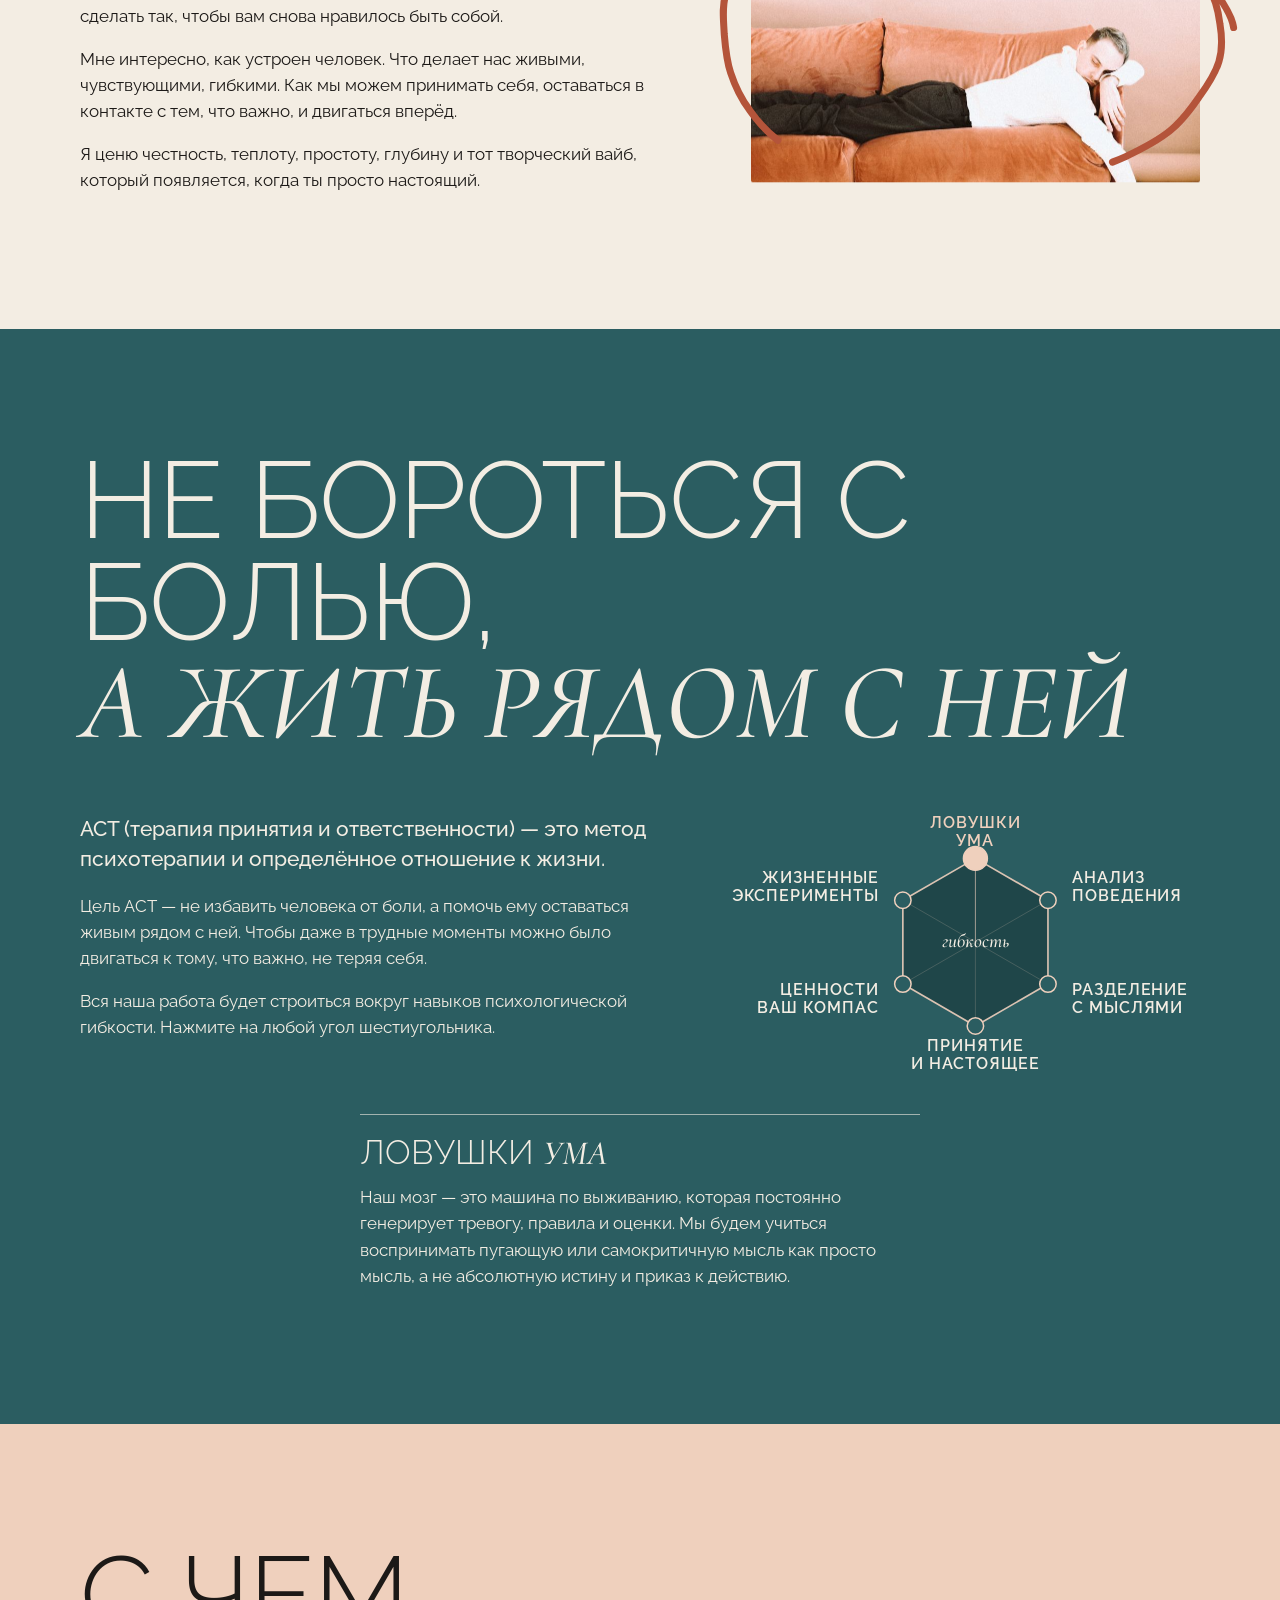
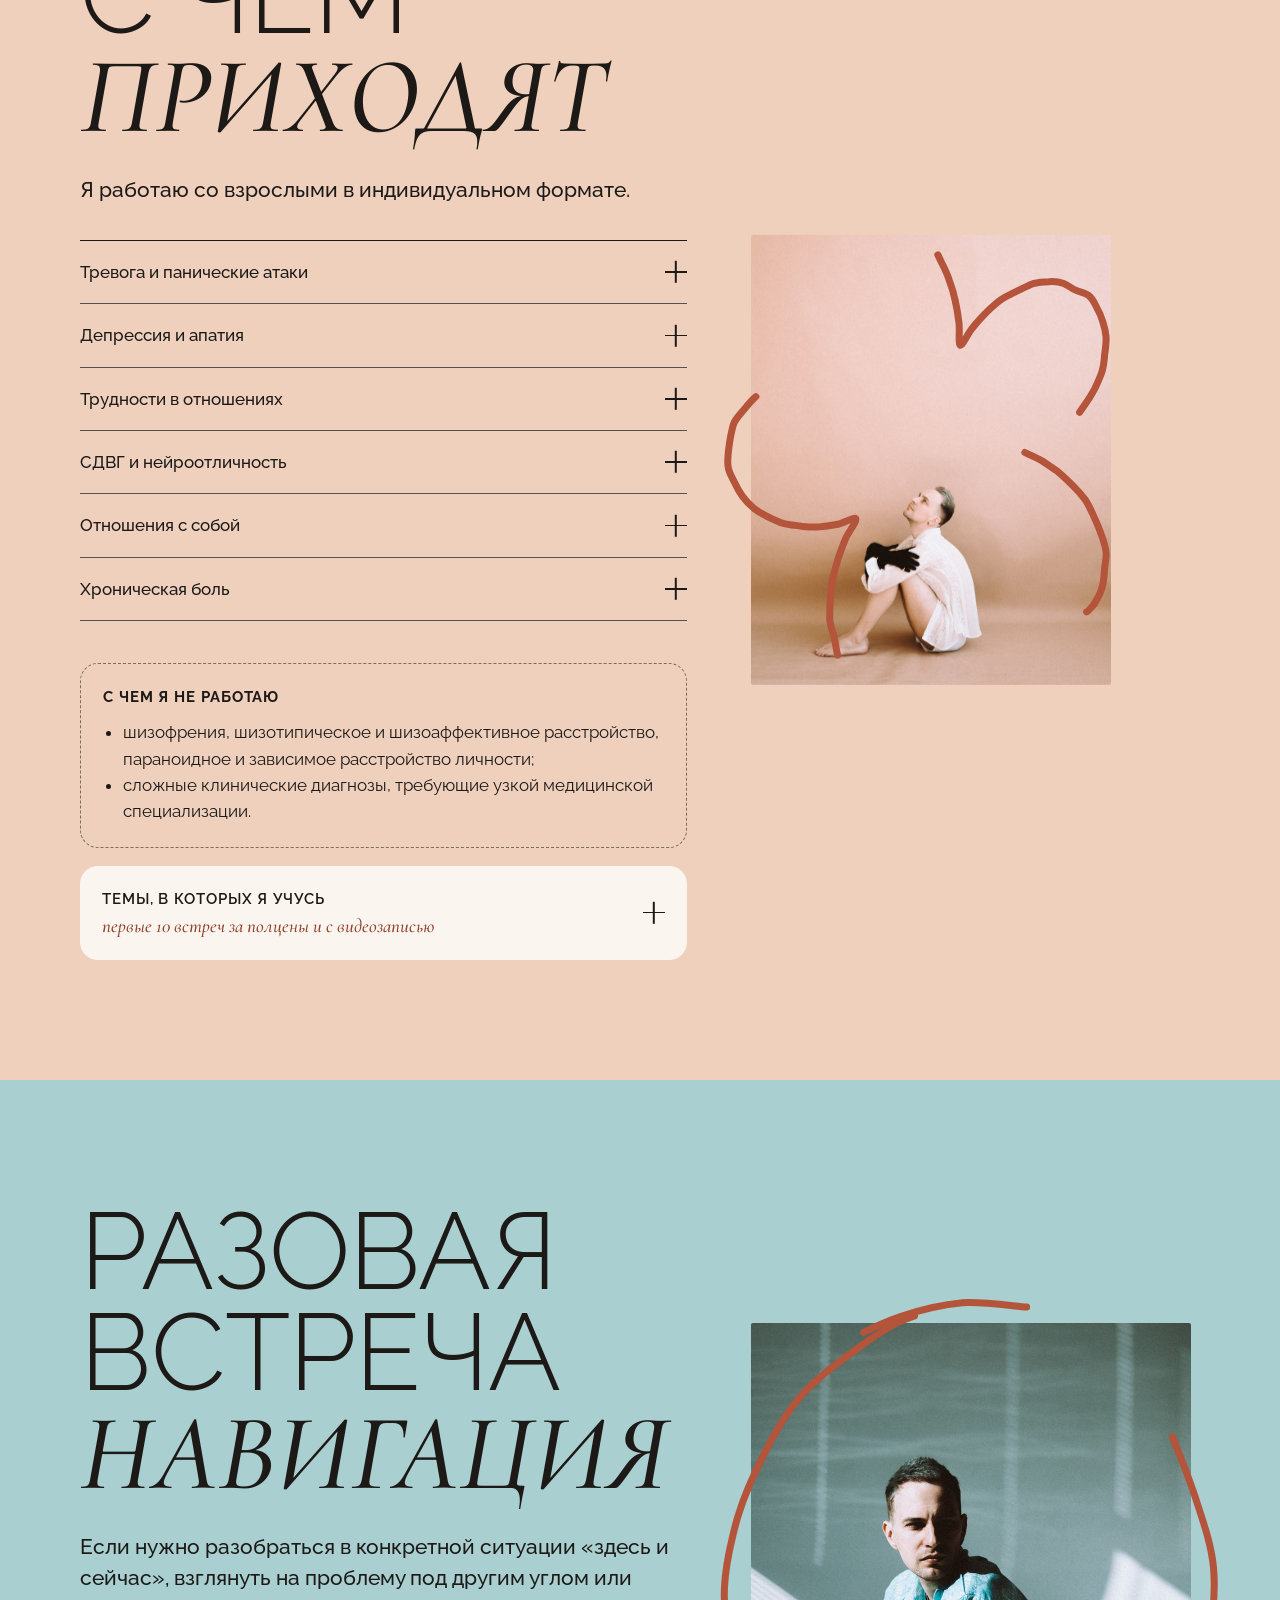
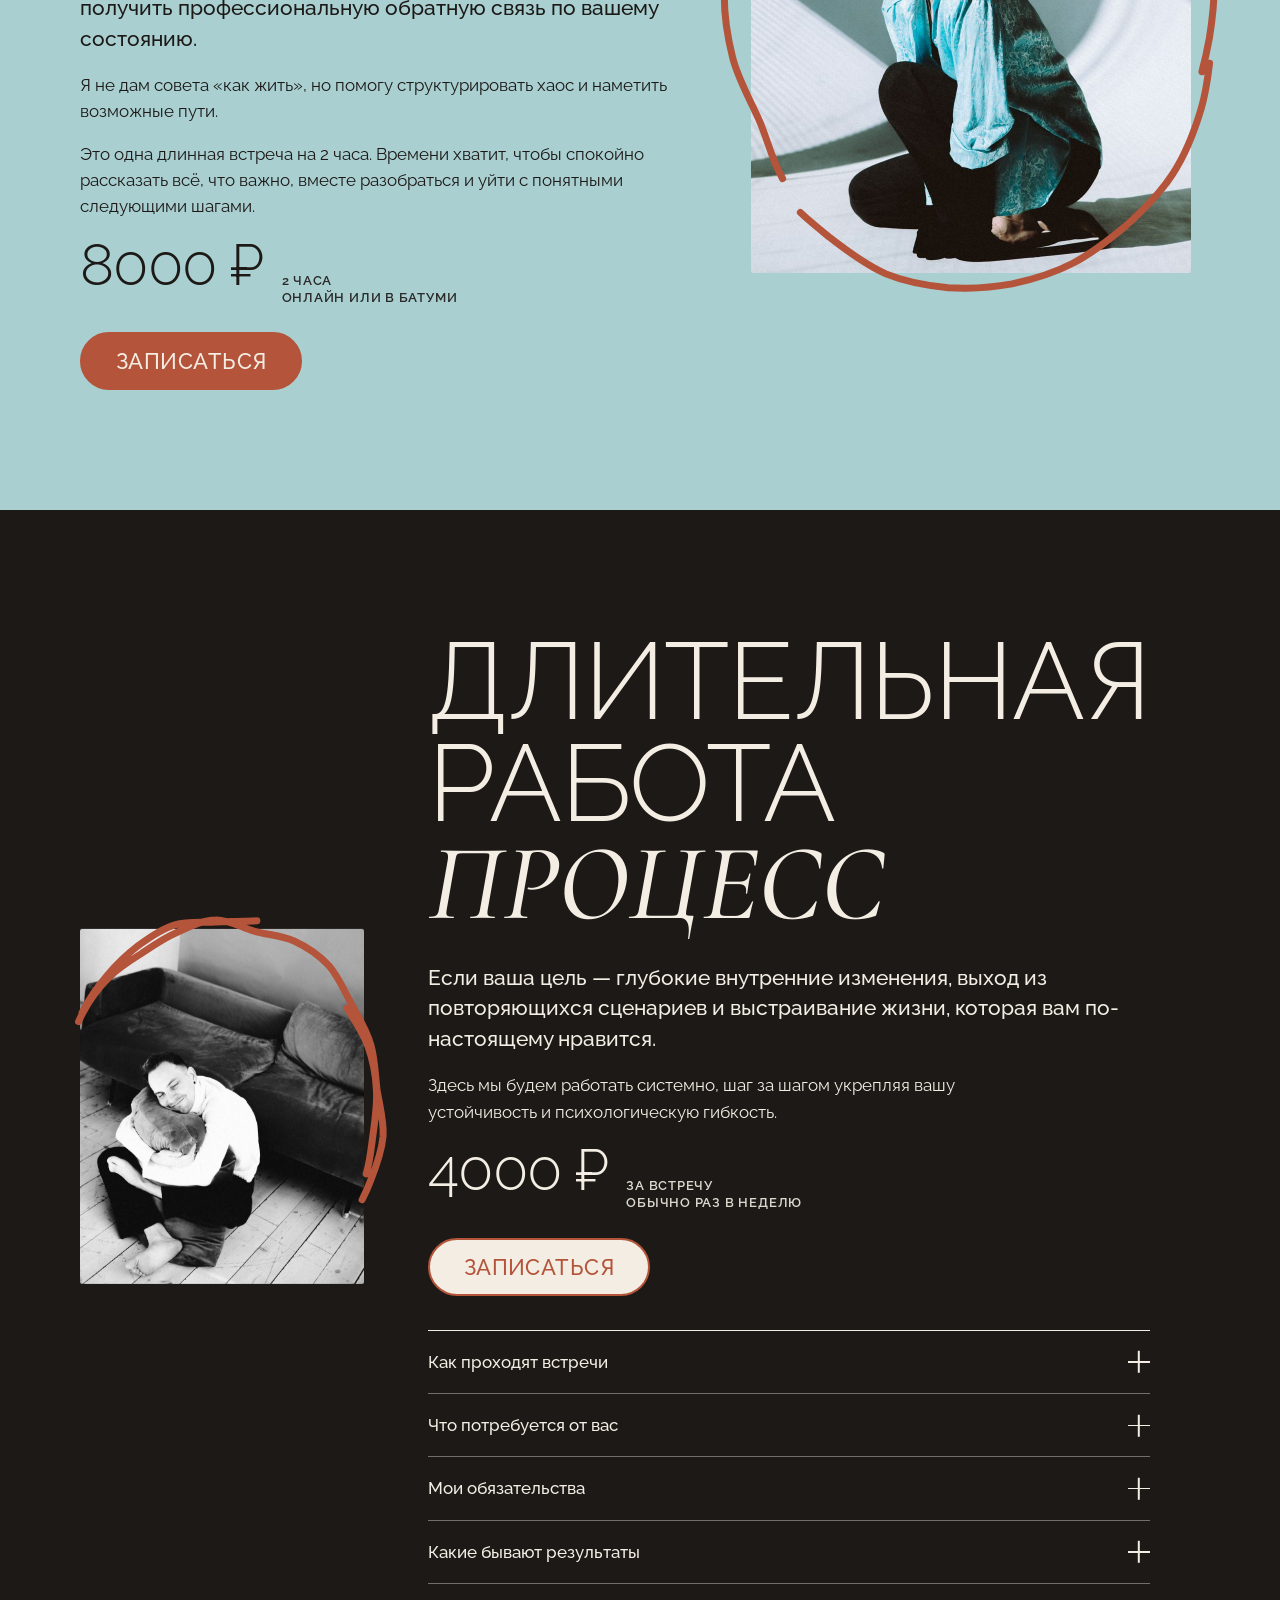
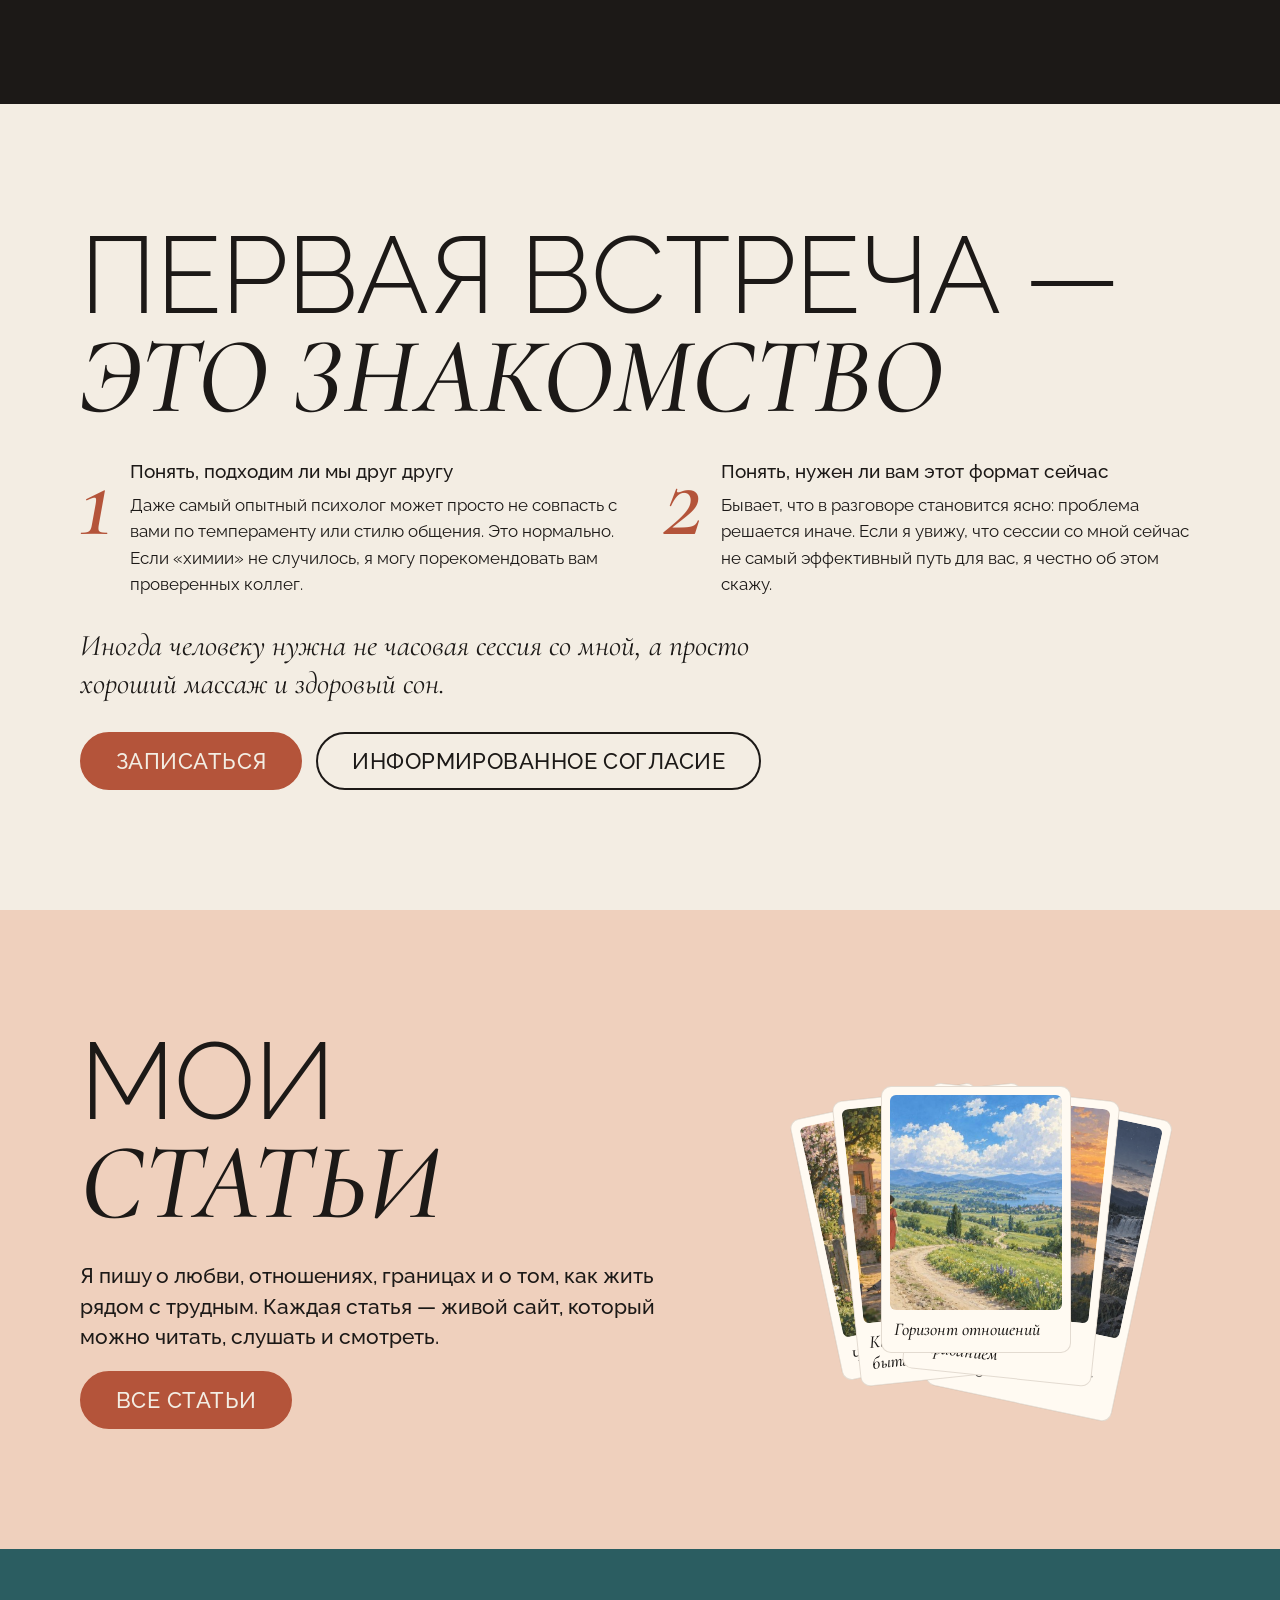
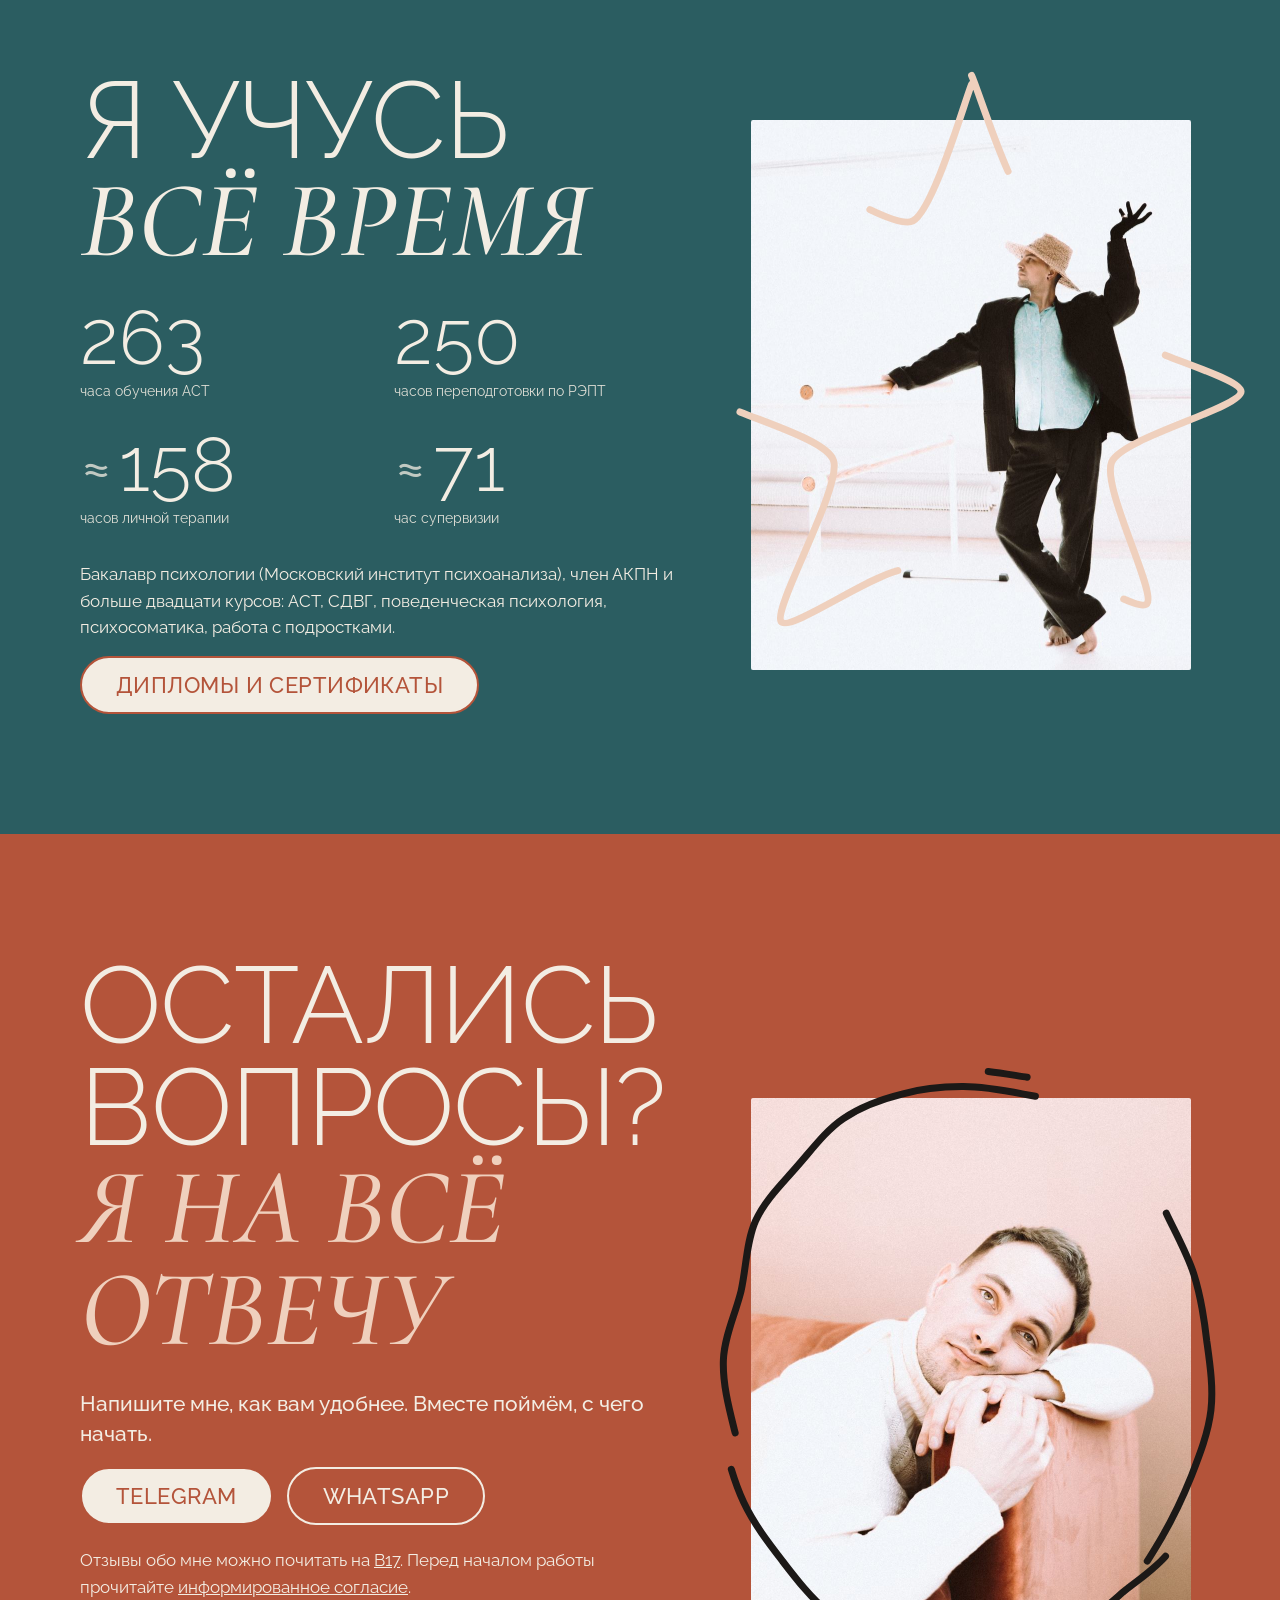
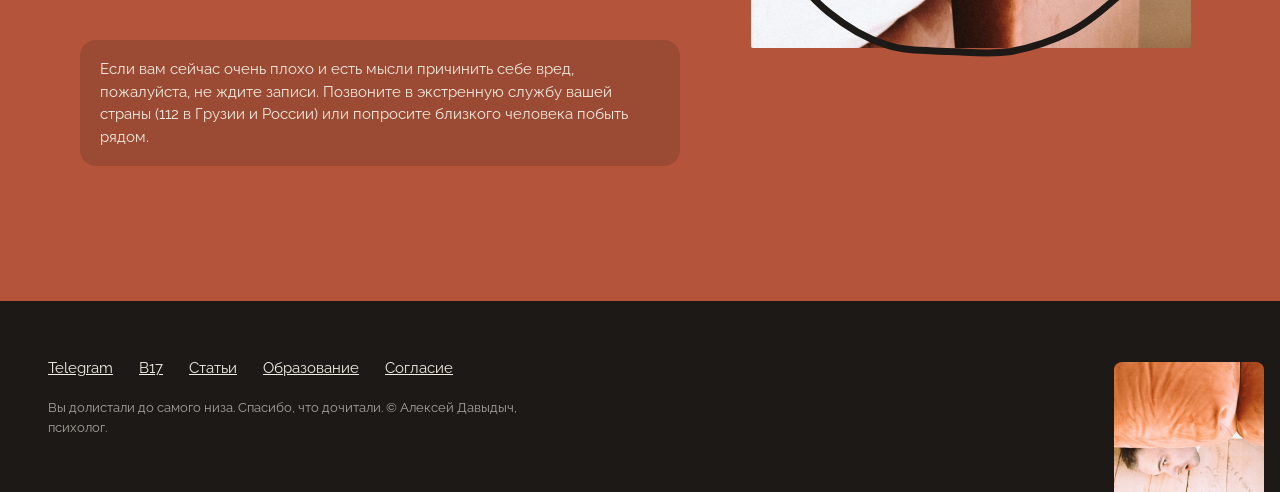
==== commit 1c96d1c1: "Часы терапии и супервизии: значок ≈ вместо подписей Co-Authored-By: Claude Opus 5.5 <noreply@anthrop" ====
--- a/index.html
+++ b/index.html
@@ -102,6 +102,7 @@
 .stats{display:grid;grid-template-columns:1fr 1fr;gap:26px 20px;margin:10px 0 34px}
 .stat b{display:block;font-weight:300;font-size:clamp(46px,12vw,76px);line-height:1}
 .stat span{display:block;font-size:14px;line-height:1.35;margin-top:6px;opacity:.9}
+.stat b.approx::before{content:"≈";margin-right:.08em;opacity:.75}
 .stat span span{display:inline;margin:0;font-size:inherit;opacity:1}
 
 /* финал */
@@ -332,8 +333,8 @@
       <div class="stats">
         <div class="stat rise"><b data-count="263">263</b><span>часа обучения ACT</span></div>
         <div class="stat rise"><b data-count="250">250</b><span>часов переподготовки по РЭПТ</span></div>
-        <div class="stat rise"><b data-count="118" data-grow="118,2026-03-01,7">118</b><span><span data-unit="118,2026-03-01,7">часов</span> личной терапии, и каждую неделю +1</span></div>
-        <div class="stat rise"><b data-count="63" data-grow="63,2026-03-26,30.44">63</b><span><span data-unit="63,2026-03-26,30.44">часа</span> супервизии, и каждый месяц +1</span></div>
+        <div class="stat rise"><b class="approx" data-count="118" data-grow="118,2026-03-01,7">118</b><span><span data-unit="118,2026-03-01,7">часов</span> личной терапии</span></div>
+        <div class="stat rise"><b class="approx" data-count="63" data-grow="63,2026-03-26,30.44">63</b><span><span data-unit="63,2026-03-26,30.44">часа</span> супервизии</span></div>
       </div>
       <p class="p rise">Бакалавр психологии (Московский институт психоанализа), член АКПН и больше двадцати курсов: ACT, СДВГ, поведенческая психология, психосоматика, работа с подростками.</p>
       <div class="pills rise"><a class="pill" href="obrazovanie/">Дипломы и сертификаты</a></div>
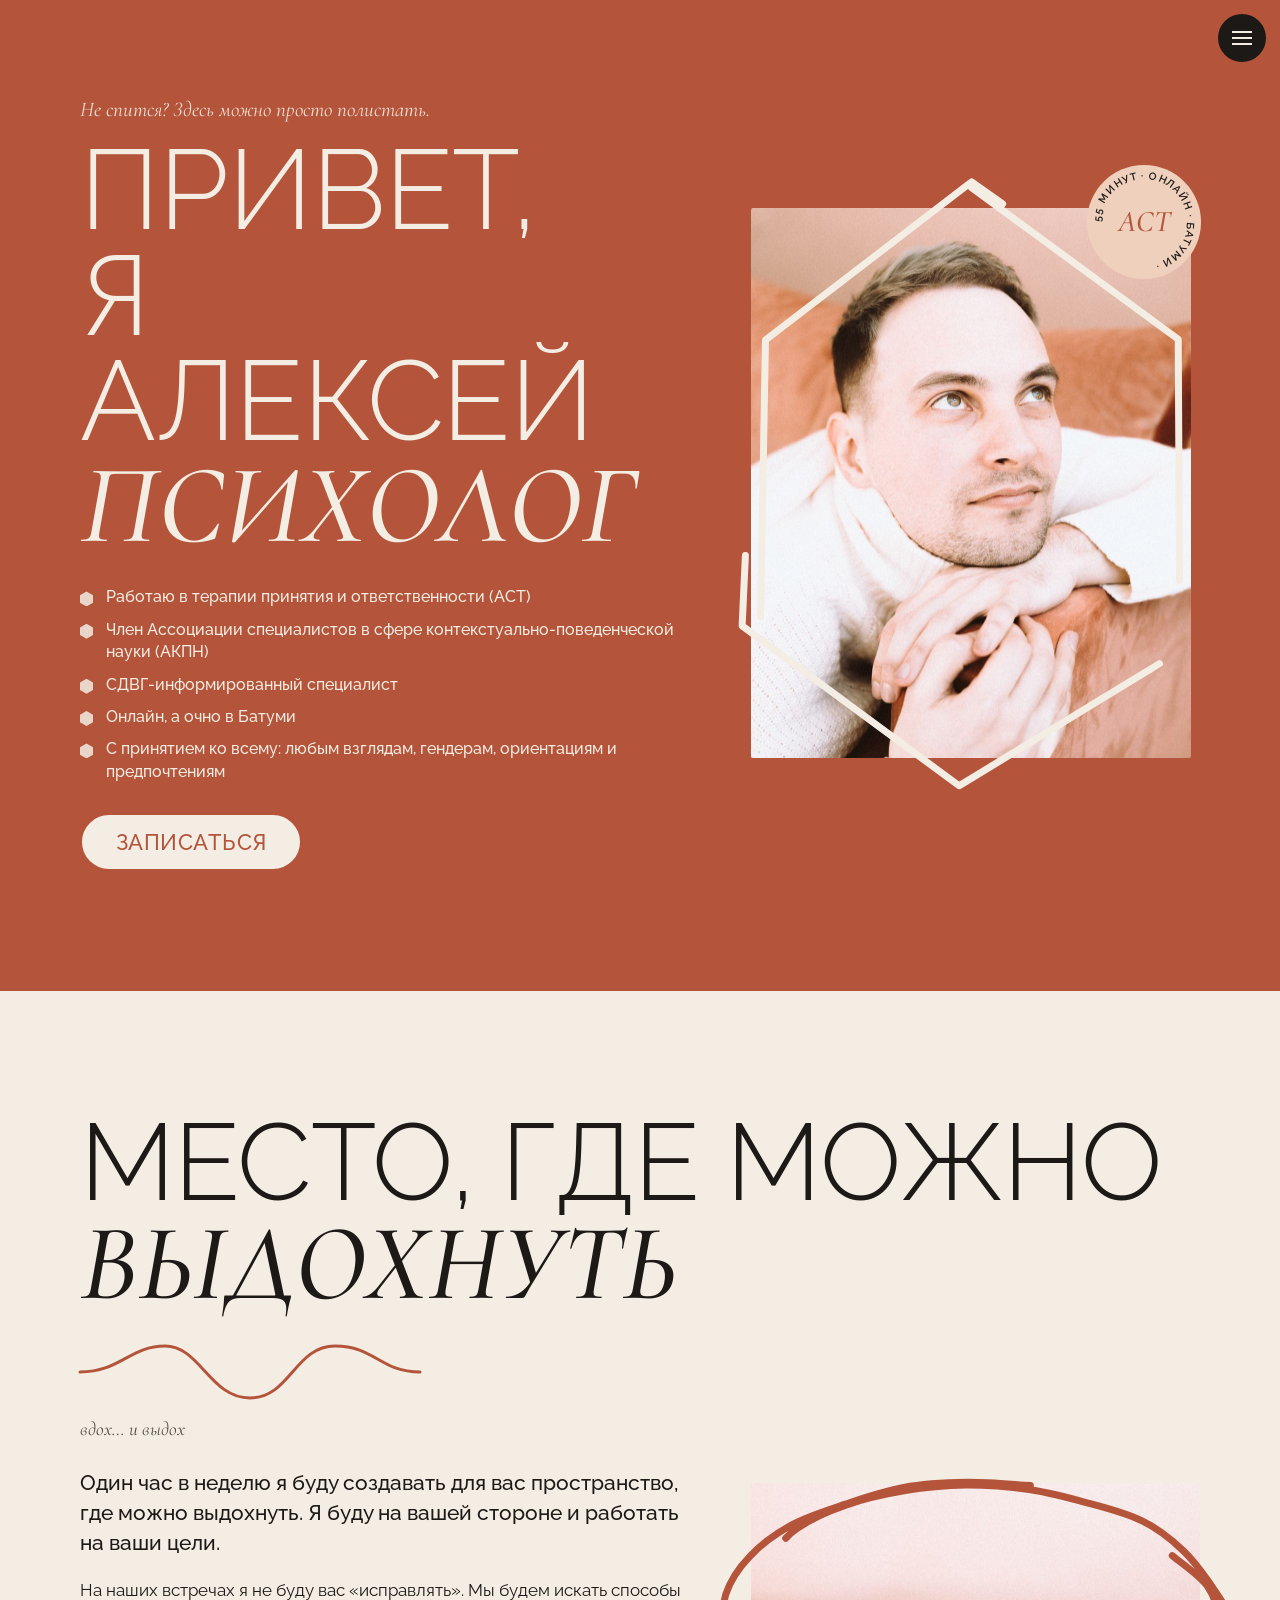
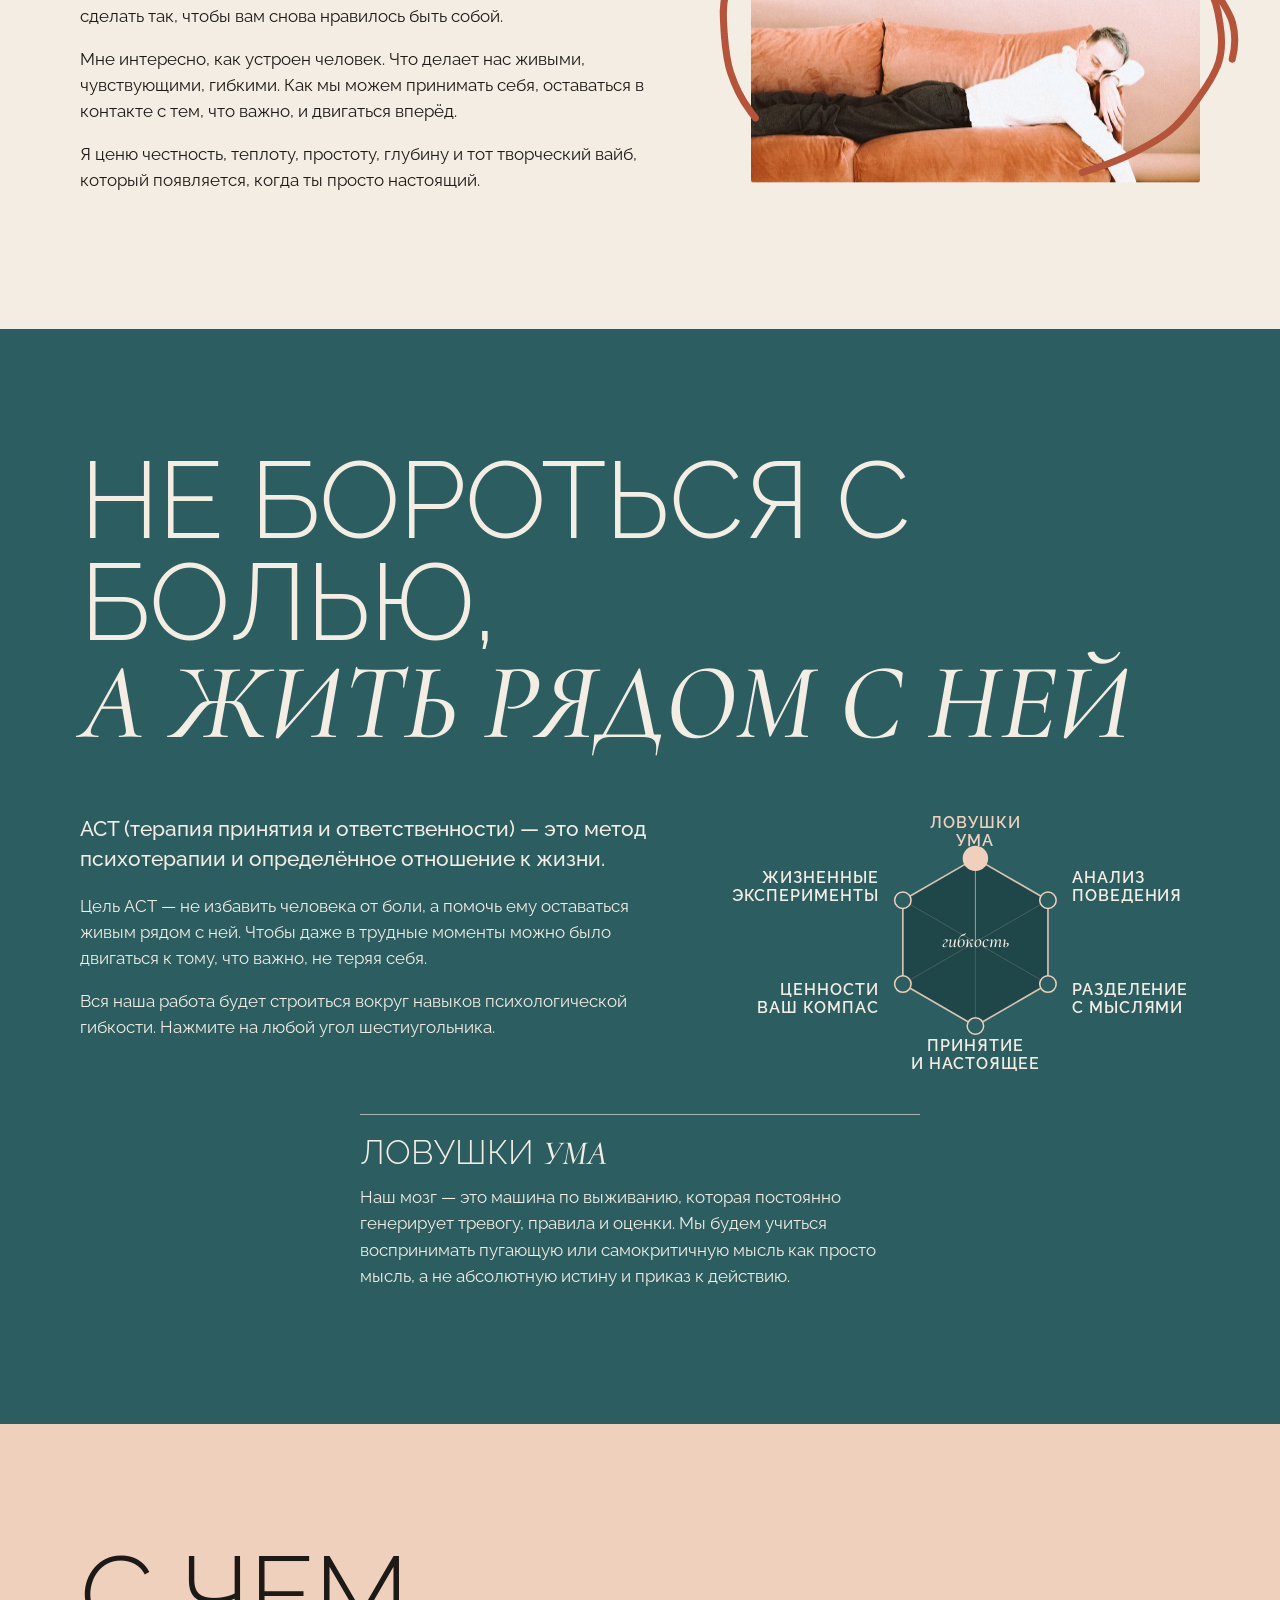
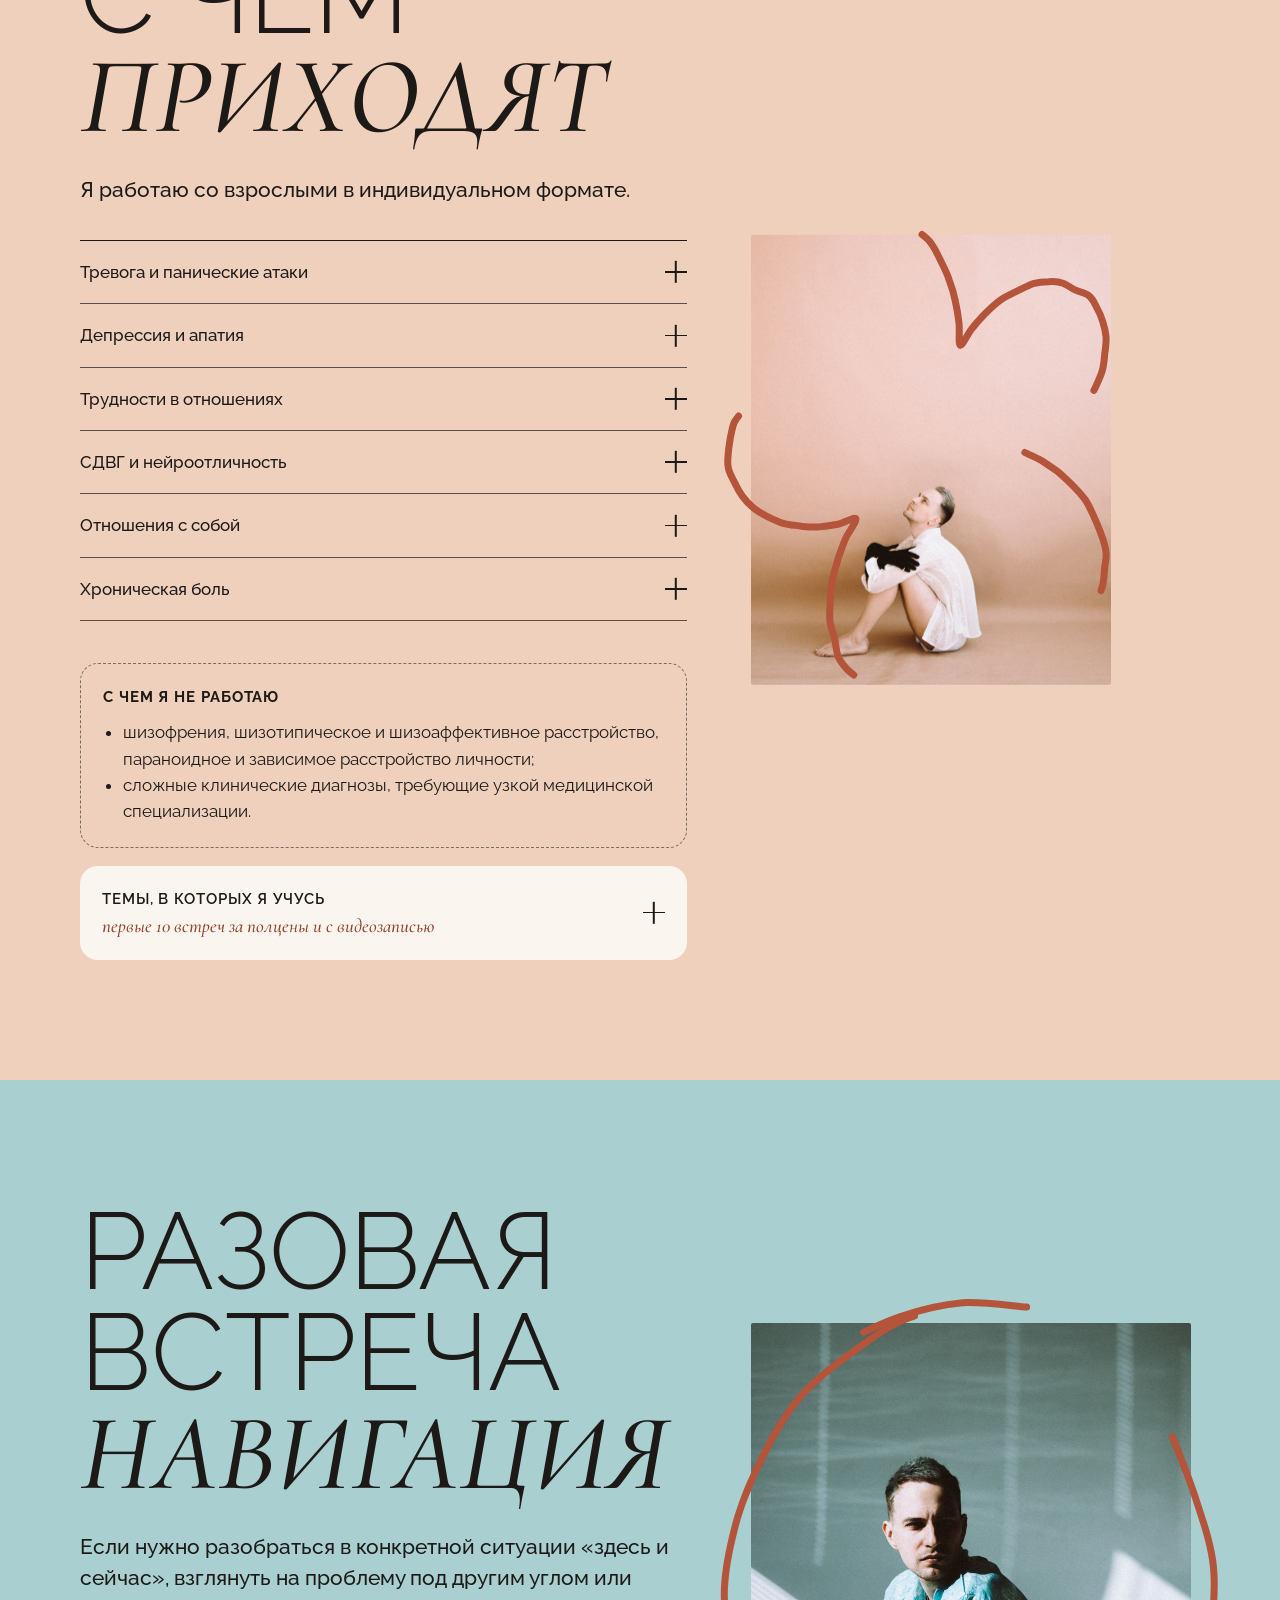
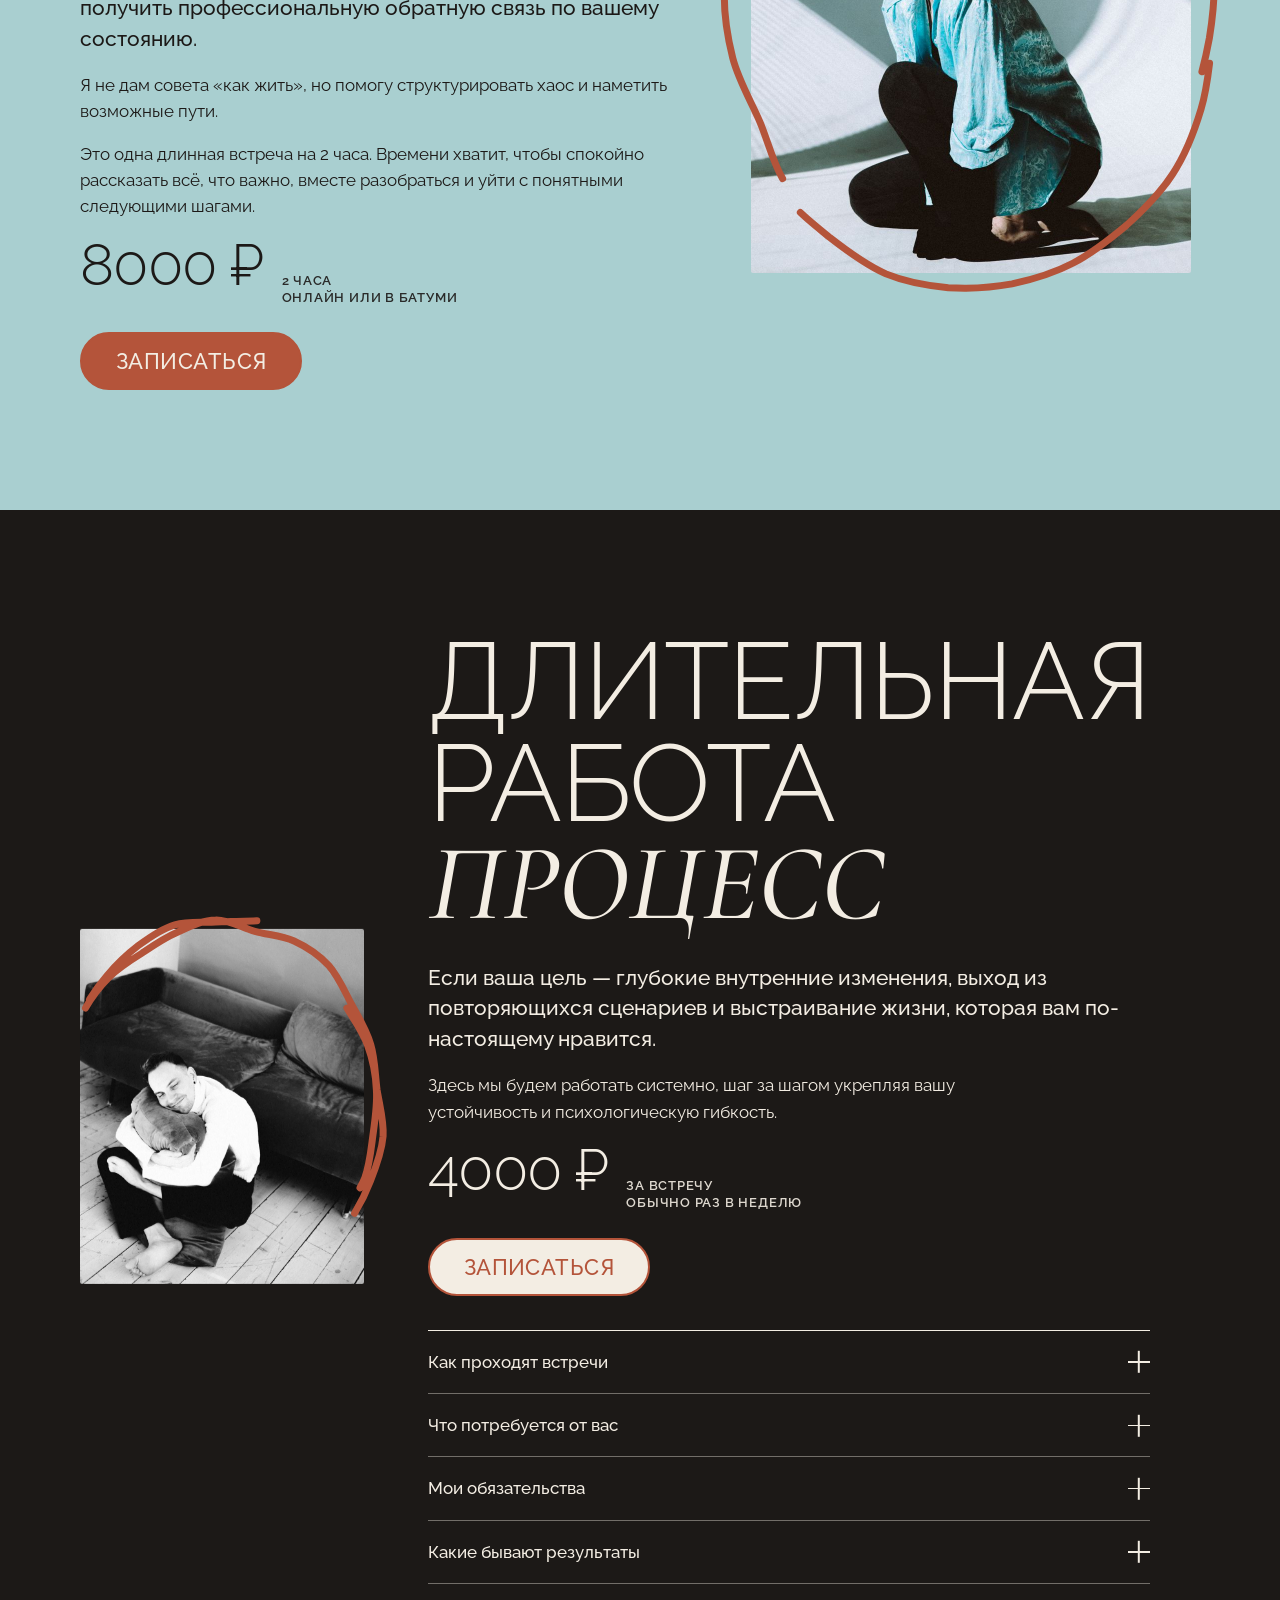
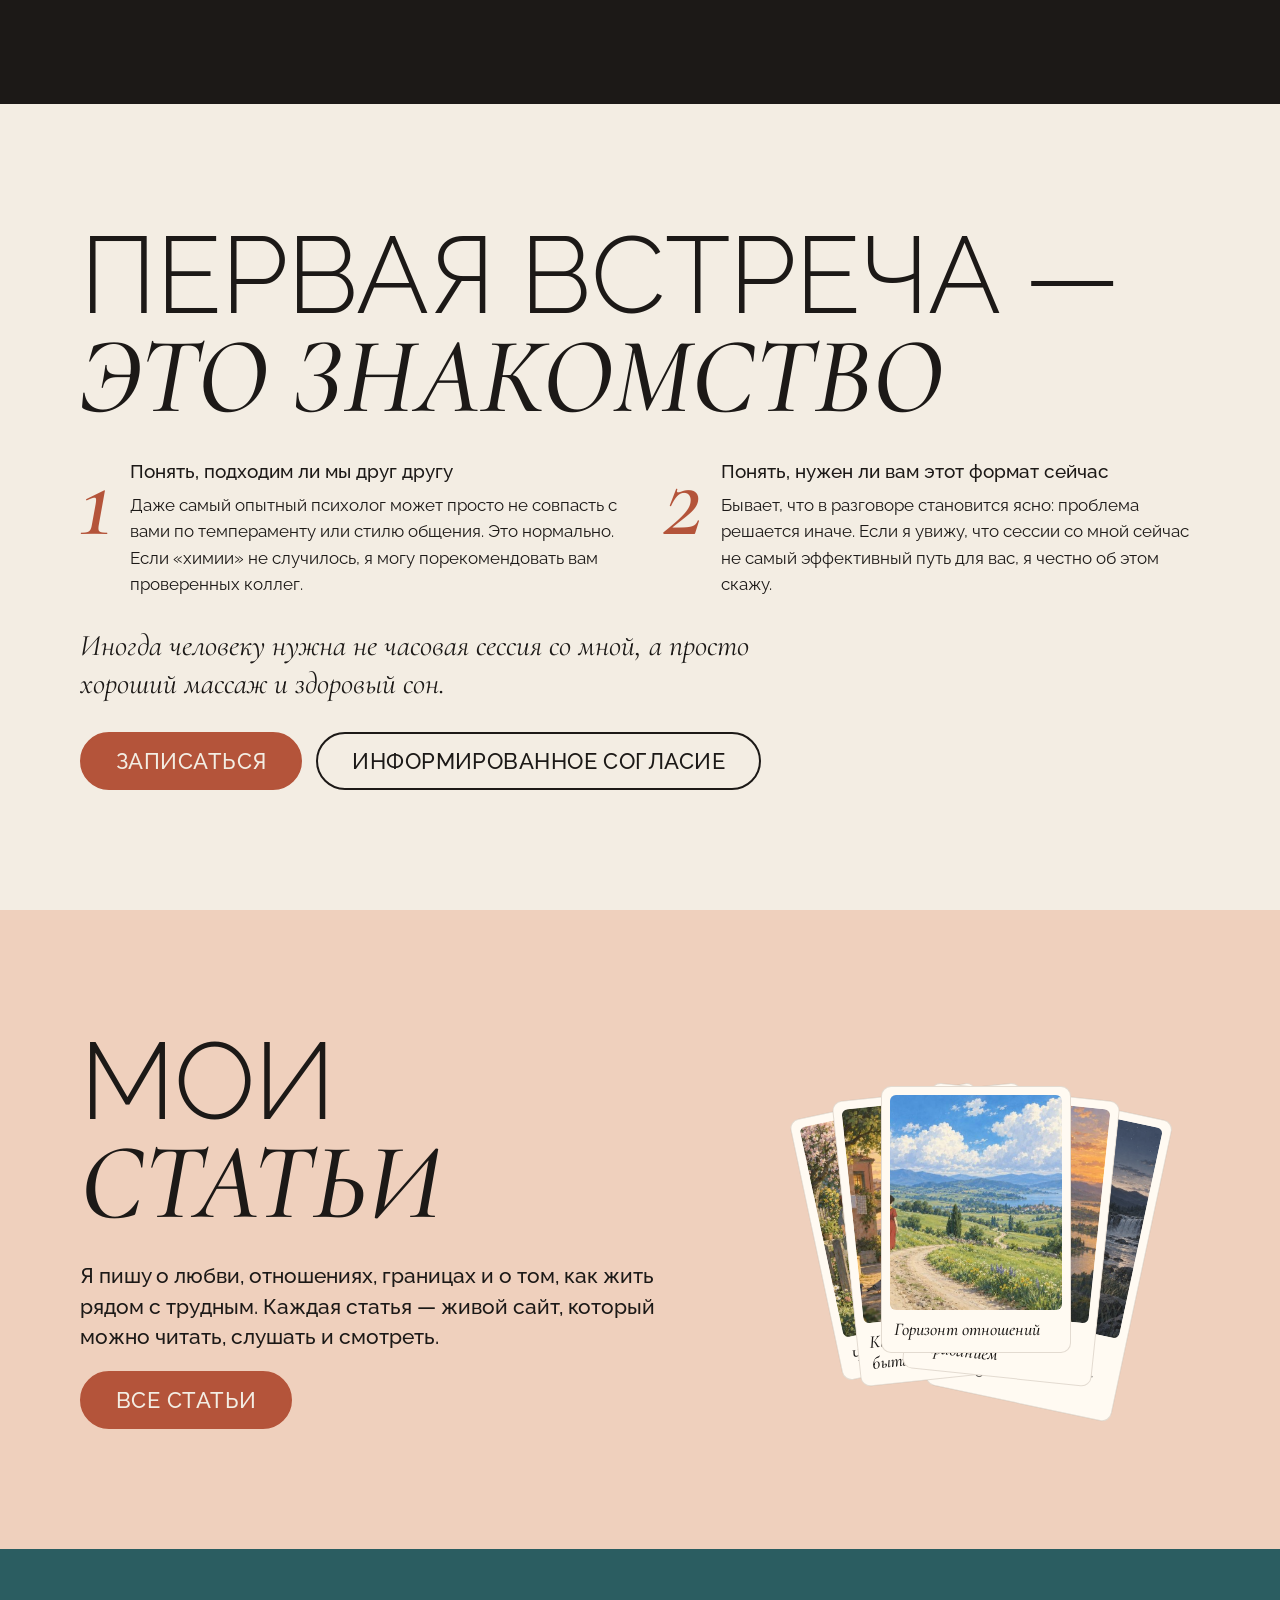
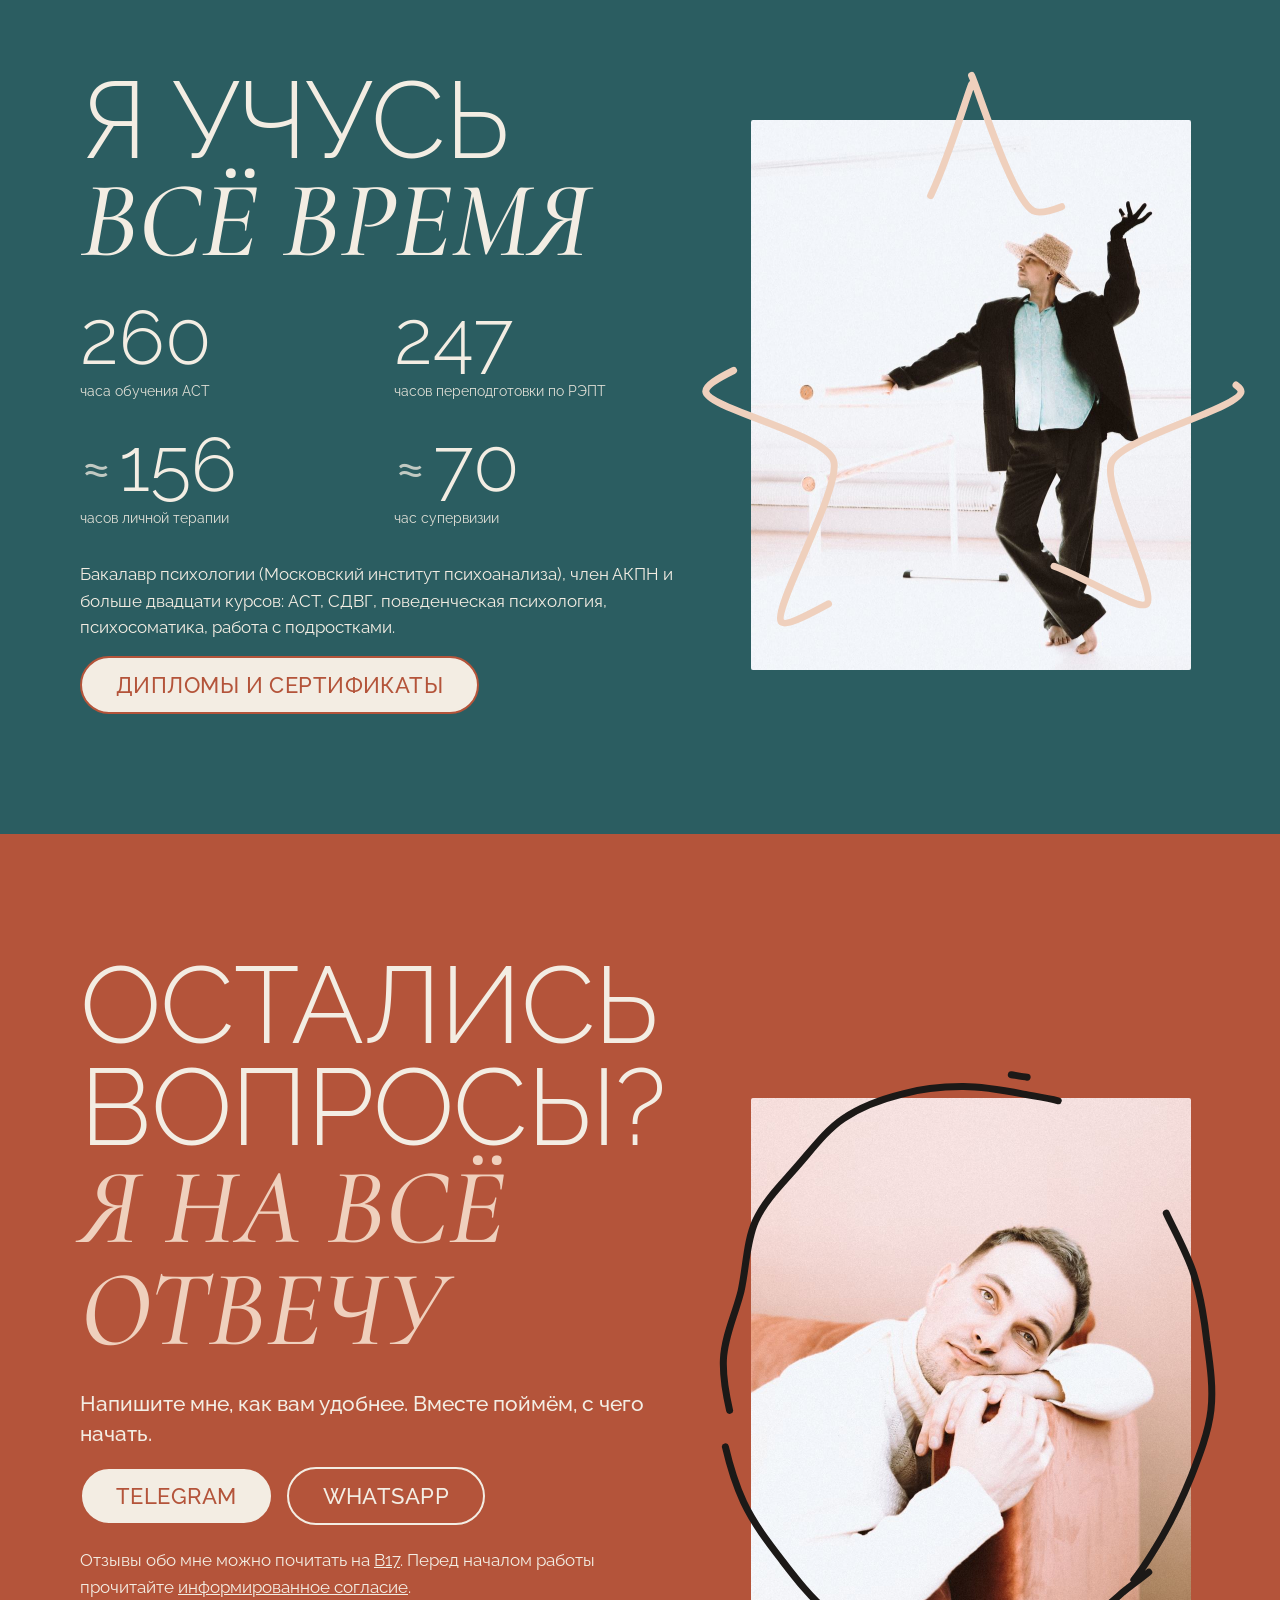
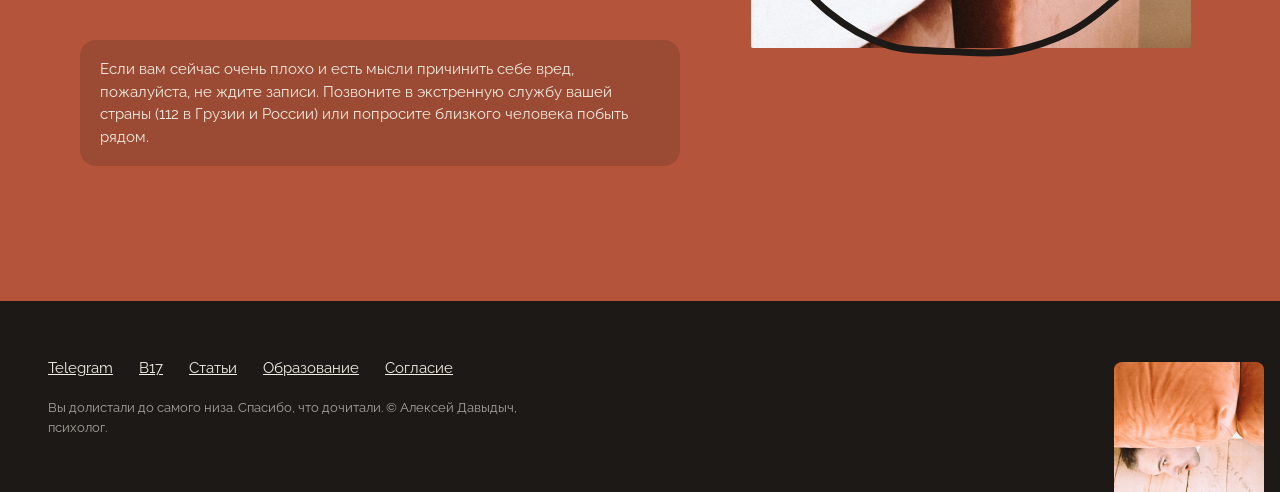
==== commit b6b6e905: "Значок сайта: шестиугольник гексафлекса Co-Authored-By: Claude Opus 5.5 <noreply@anthropic.com> Clau" ====
--- a/index.html
+++ b/index.html
@@ -4,6 +4,9 @@
 <meta charset="utf-8">
 <meta name="viewport" content="width=device-width, initial-scale=1, viewport-fit=cover">
 <title>Алексей Давыдыч — психолог</title>
+<link rel="icon" href="/favicon.ico" sizes="any">
+<link rel="icon" href="/favicon.svg" type="image/svg+xml">
+<link rel="apple-touch-icon" href="/apple-touch-icon.png">
 <meta name="description" content="Психолог Алексей Давыдыч. Терапия принятия и ответственности (ACT). Онлайн и очно в Батуми.">
 <meta name="theme-color" content="#b4543a">
 <meta property="og:title" content="Алексей Давыдыч — психолог">
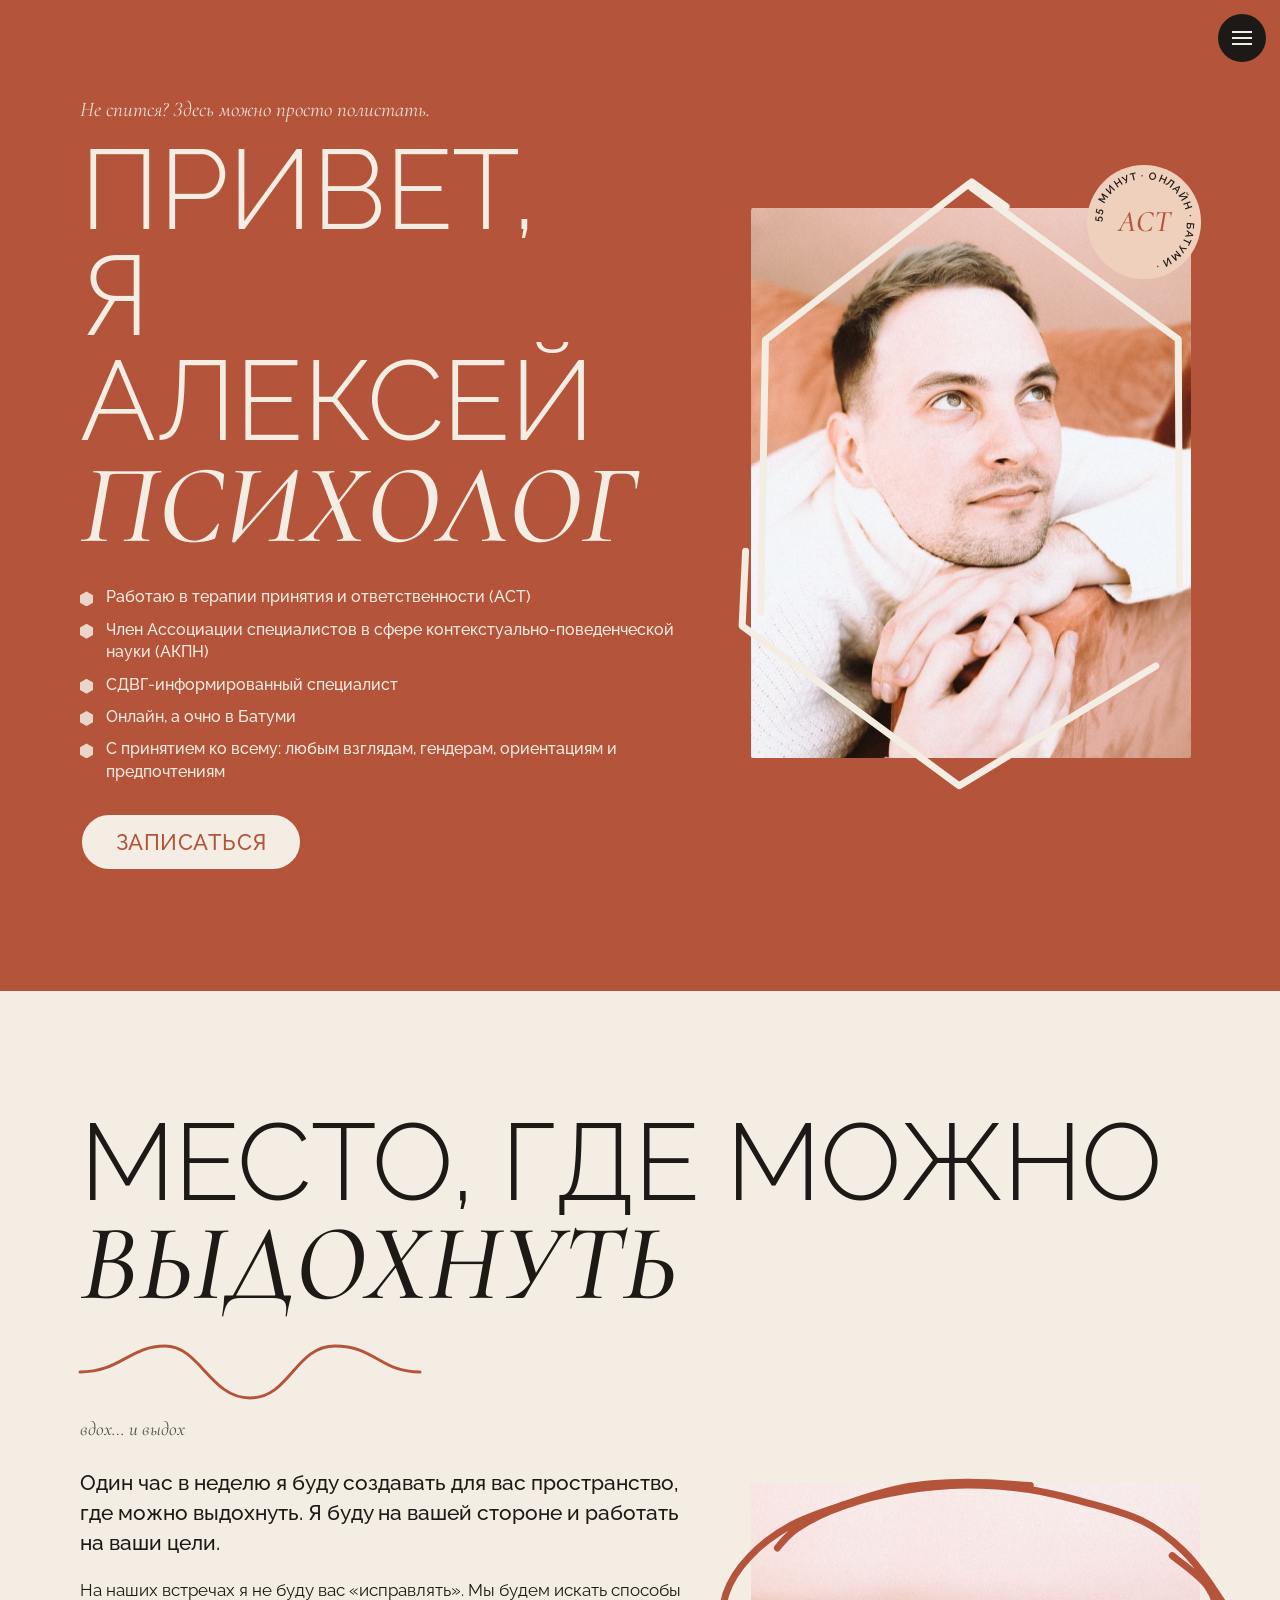
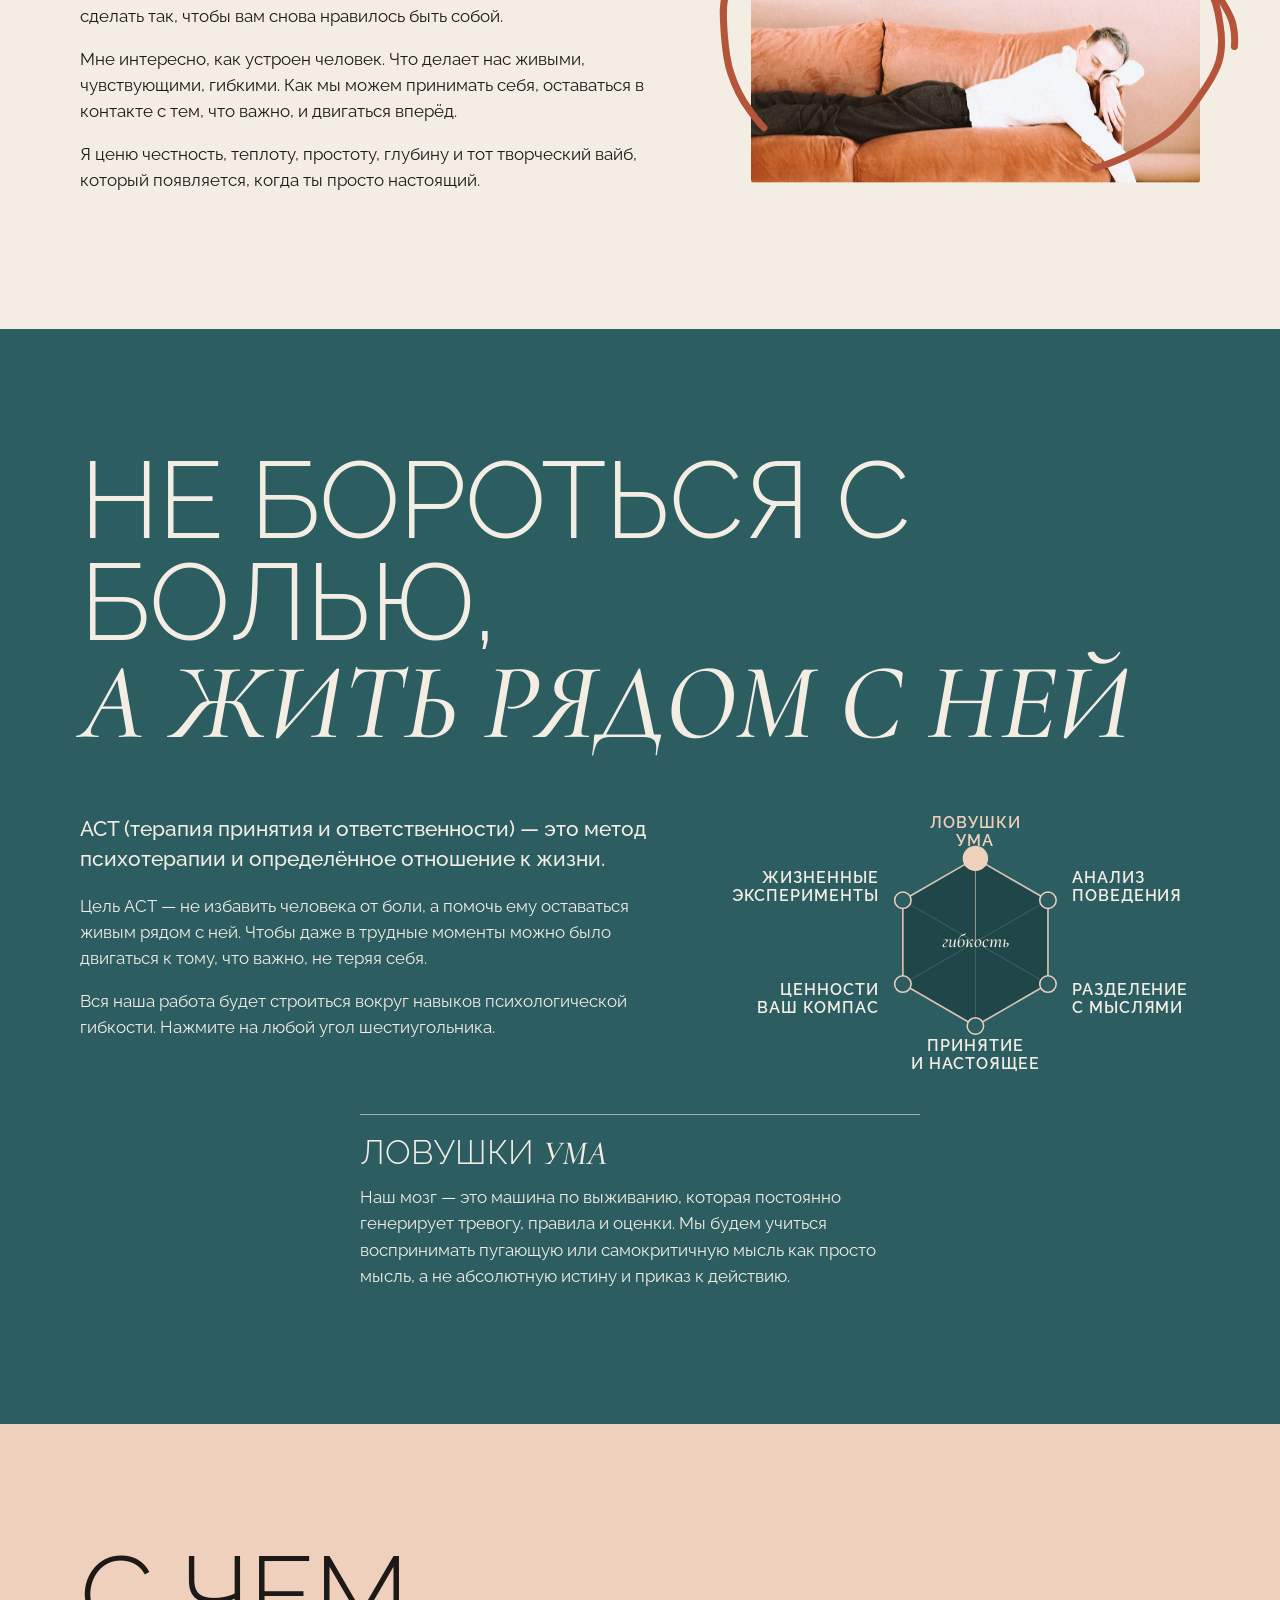
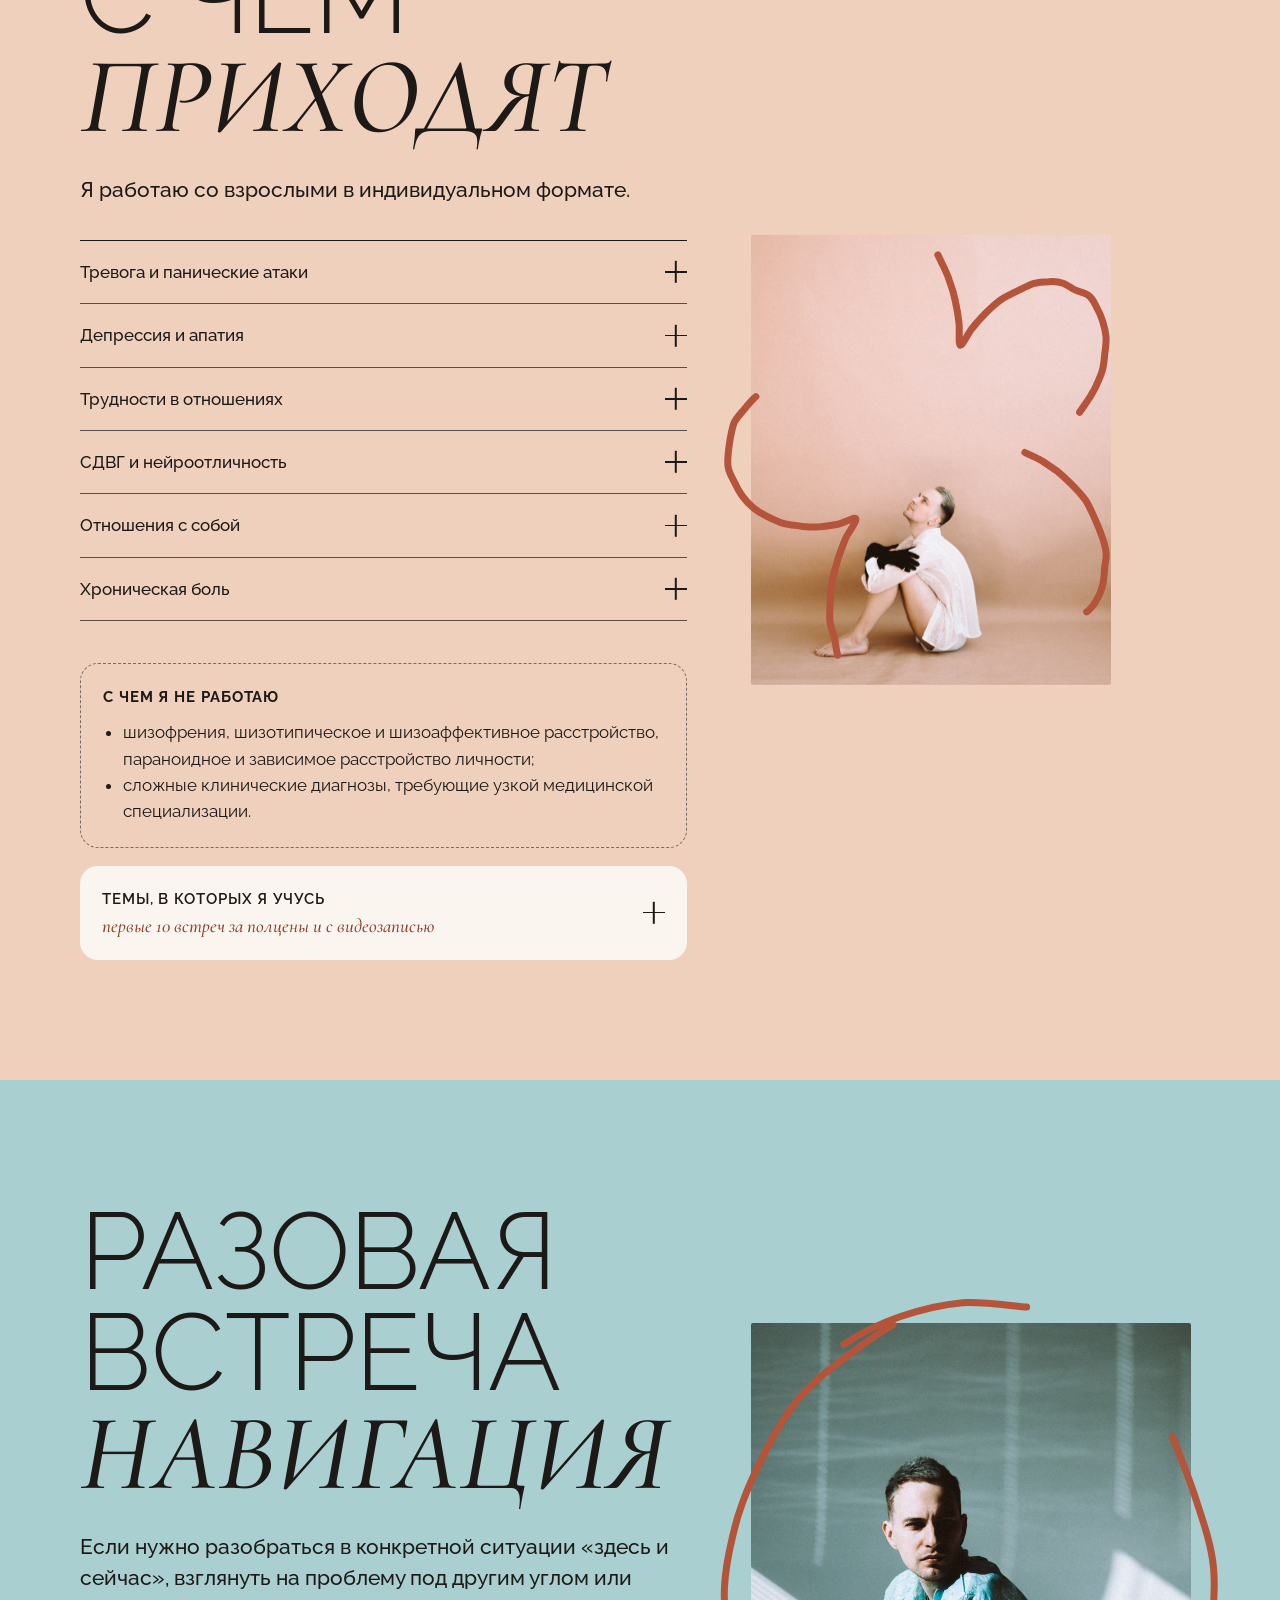
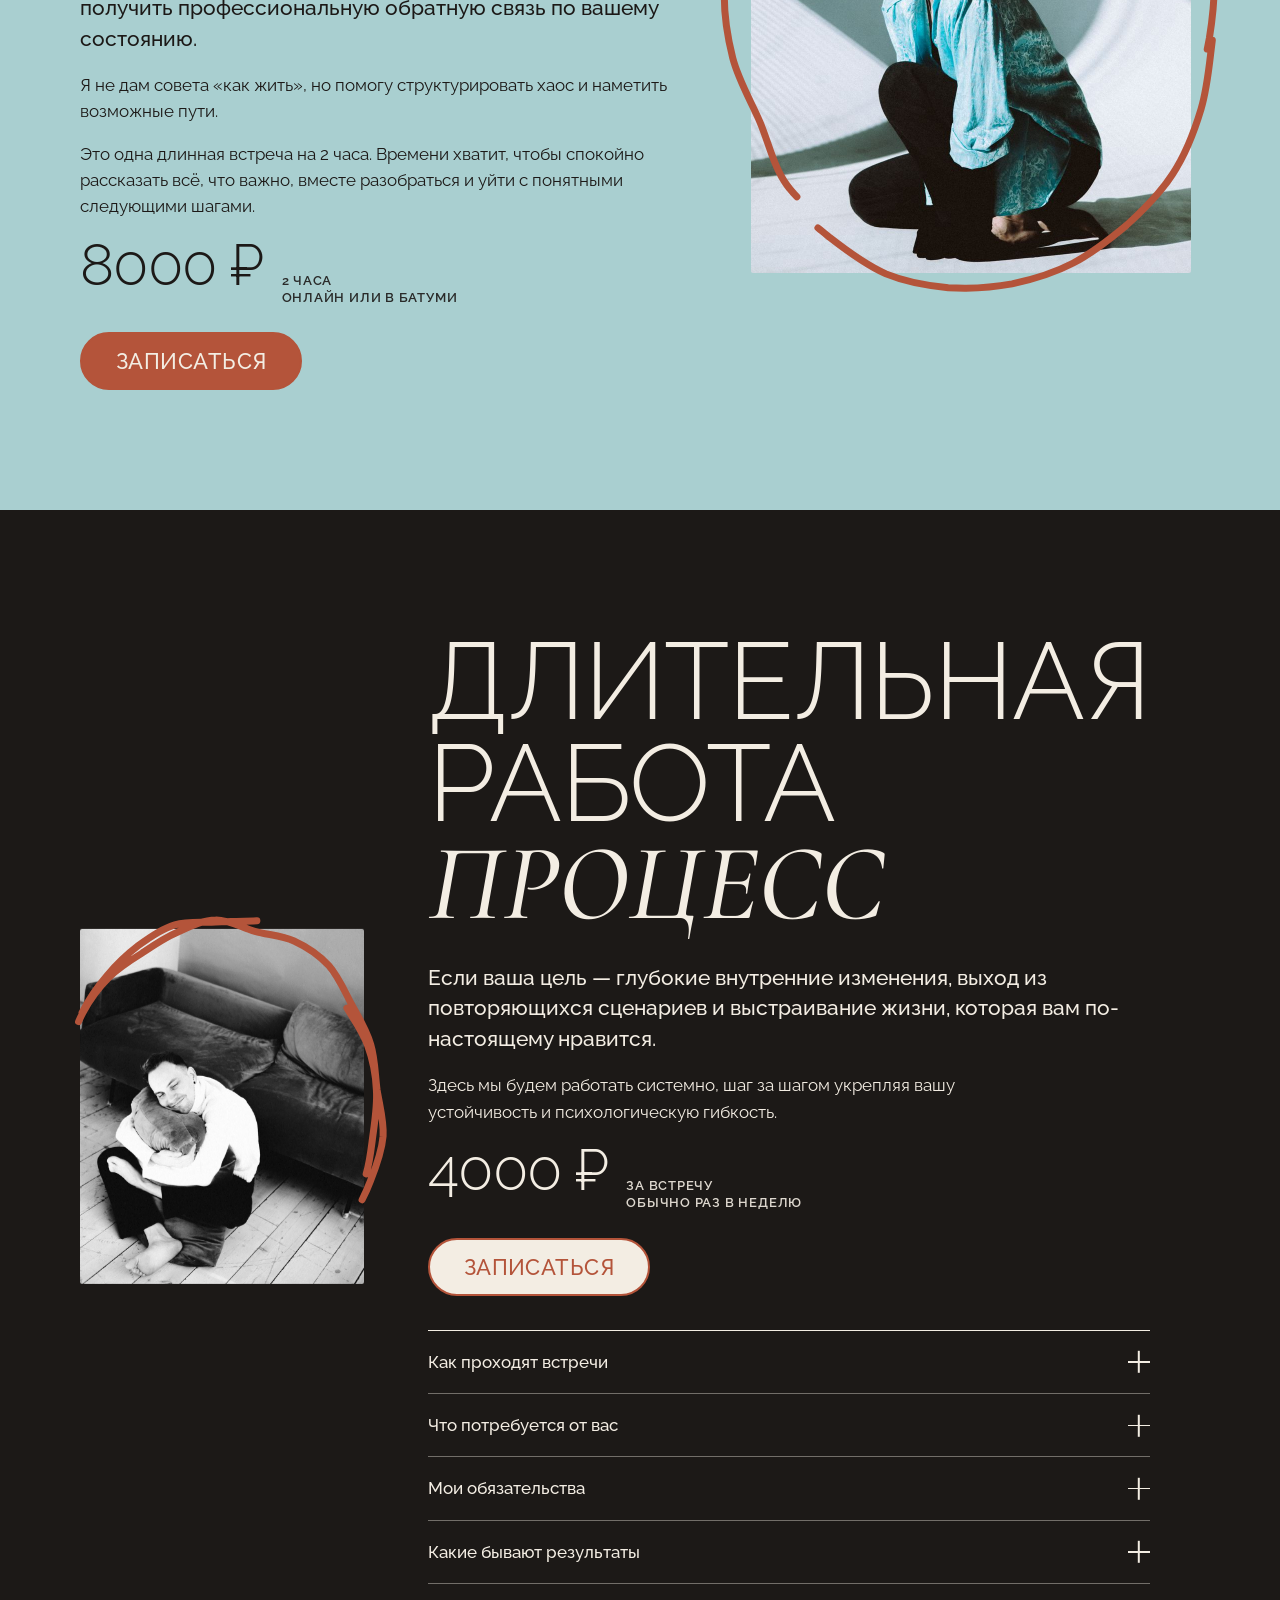
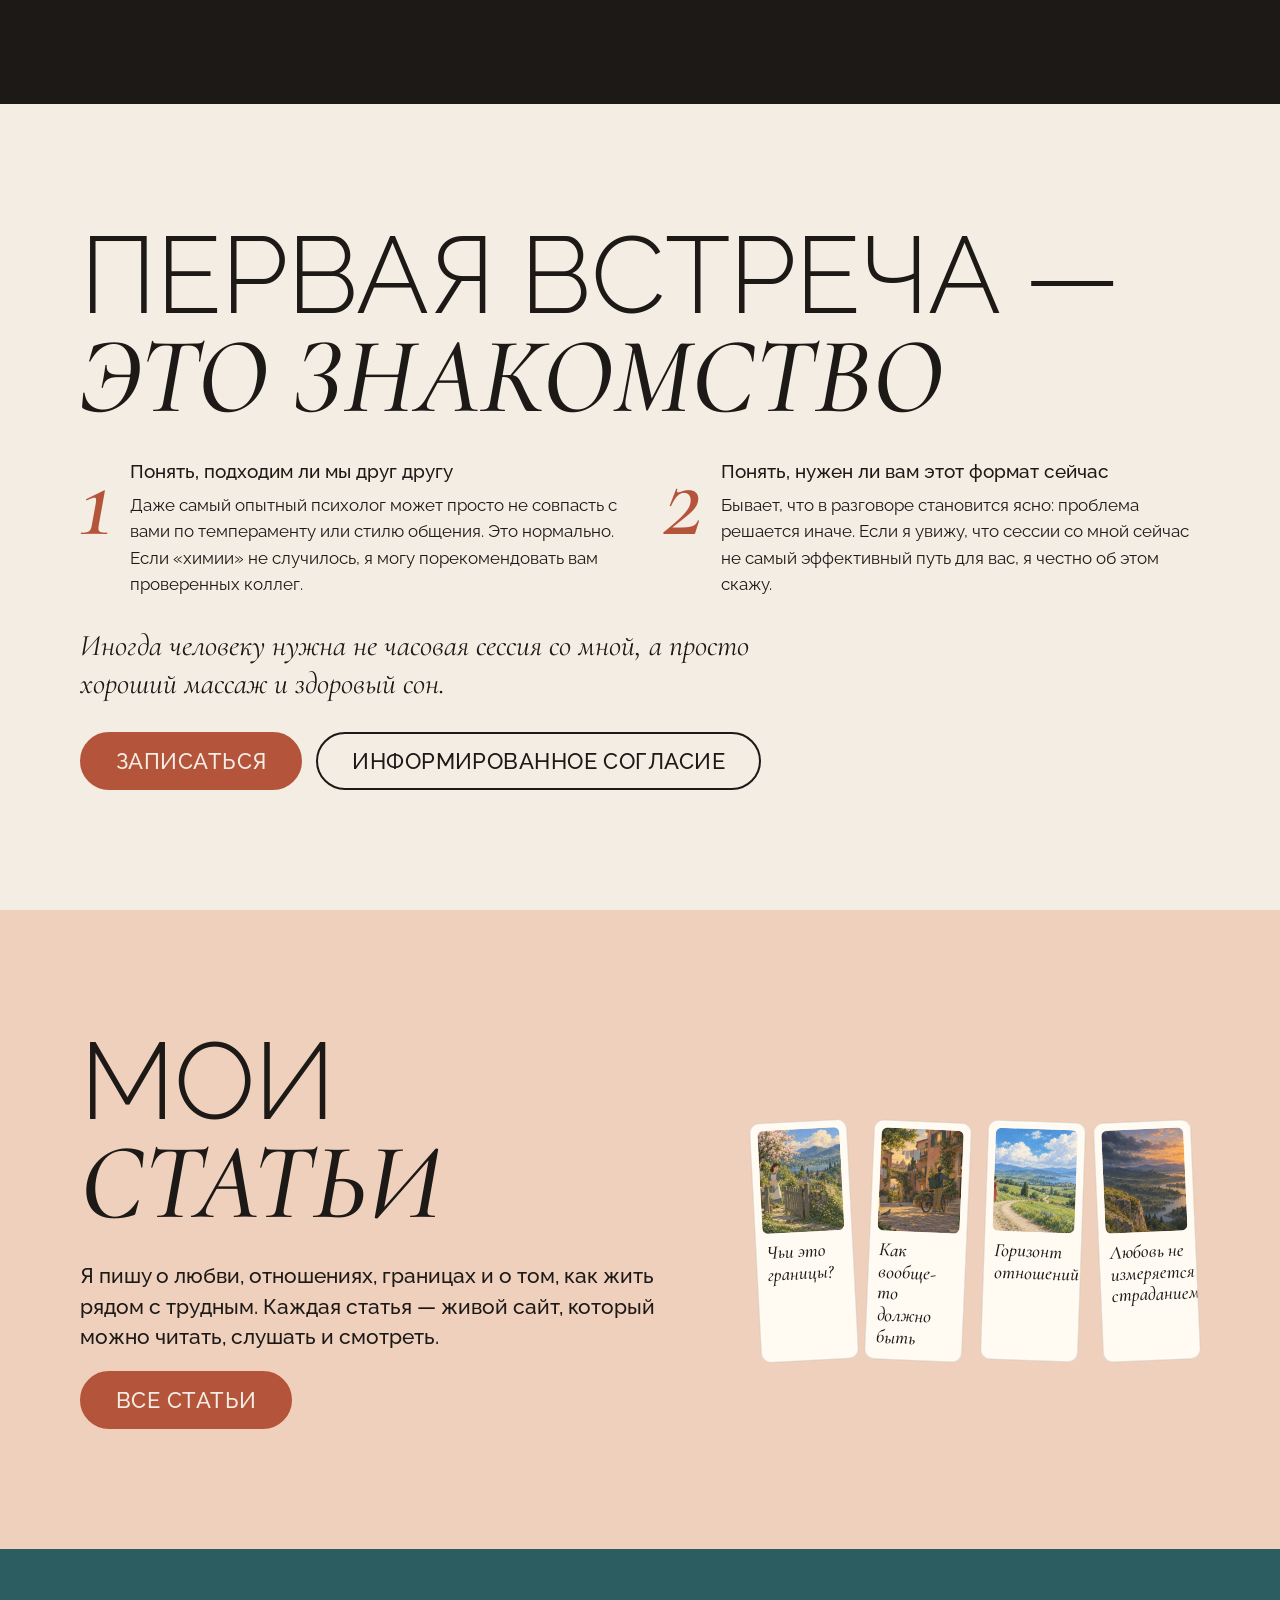
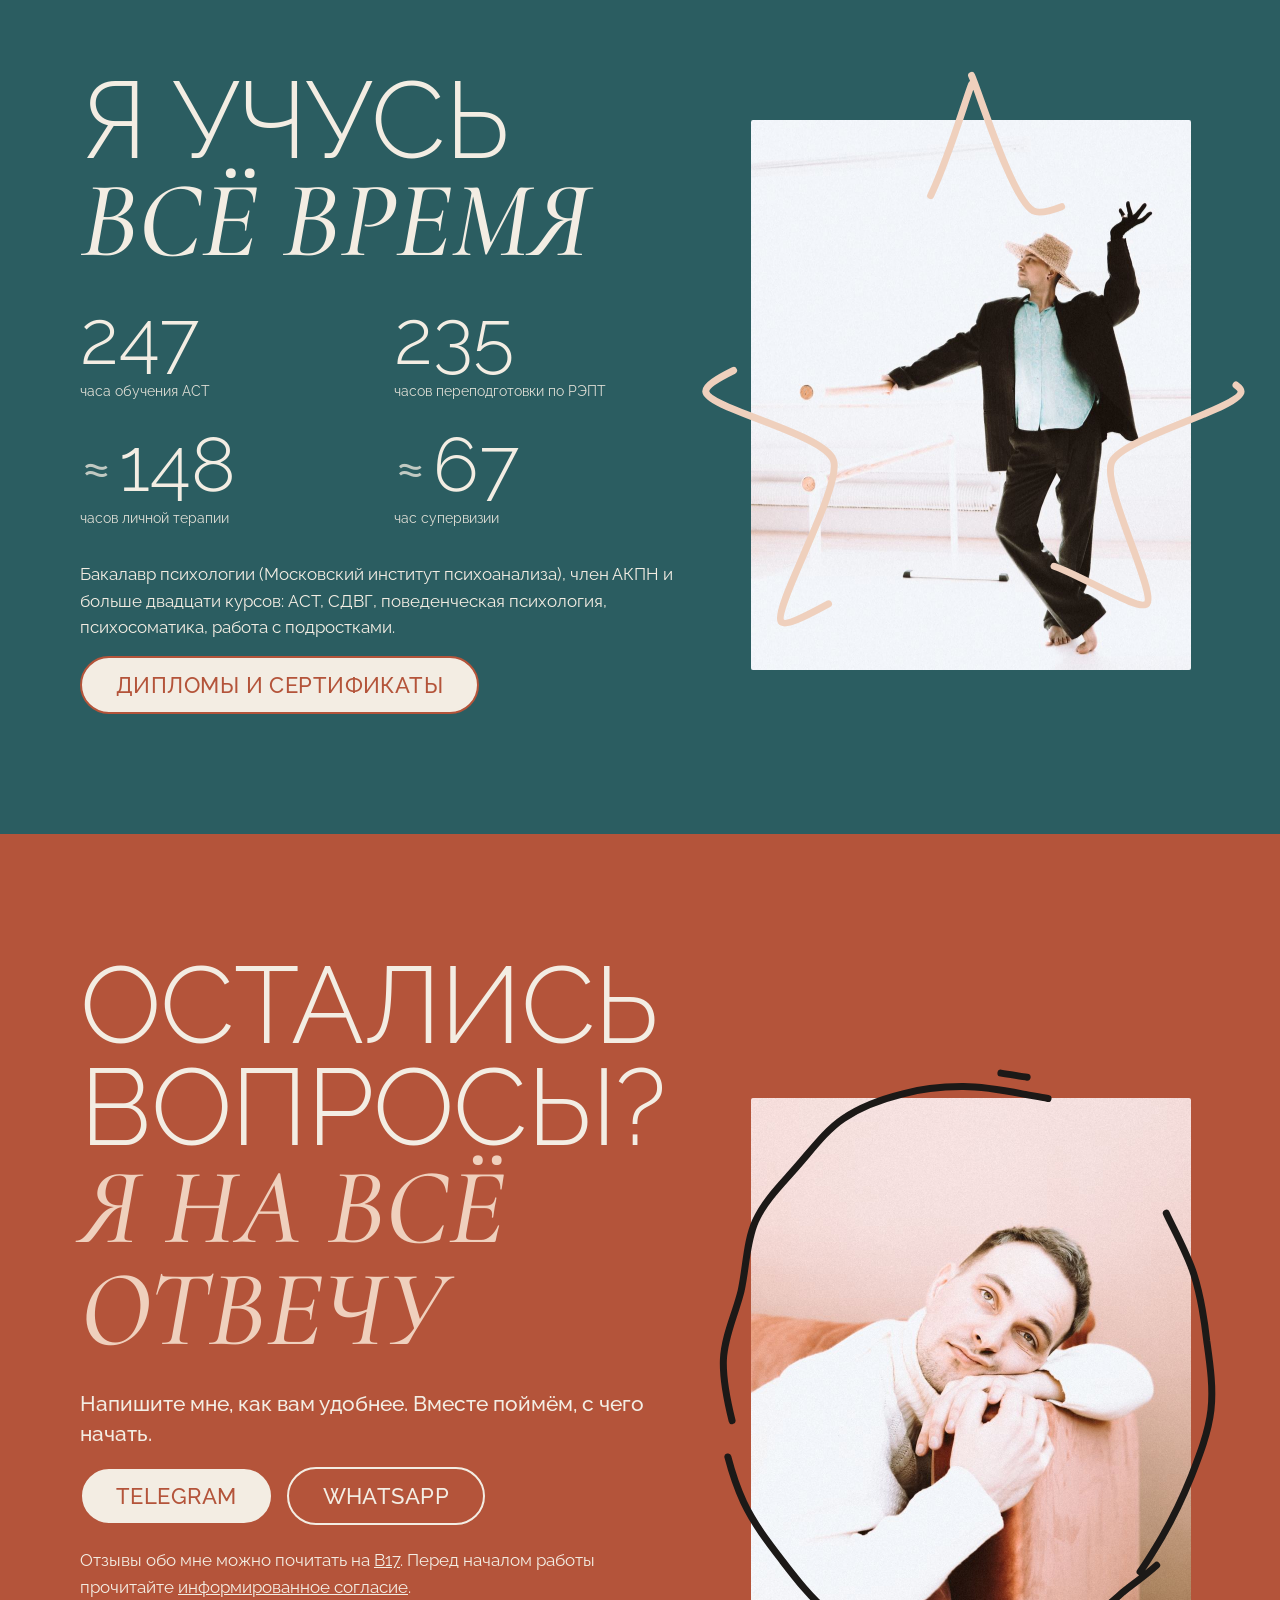
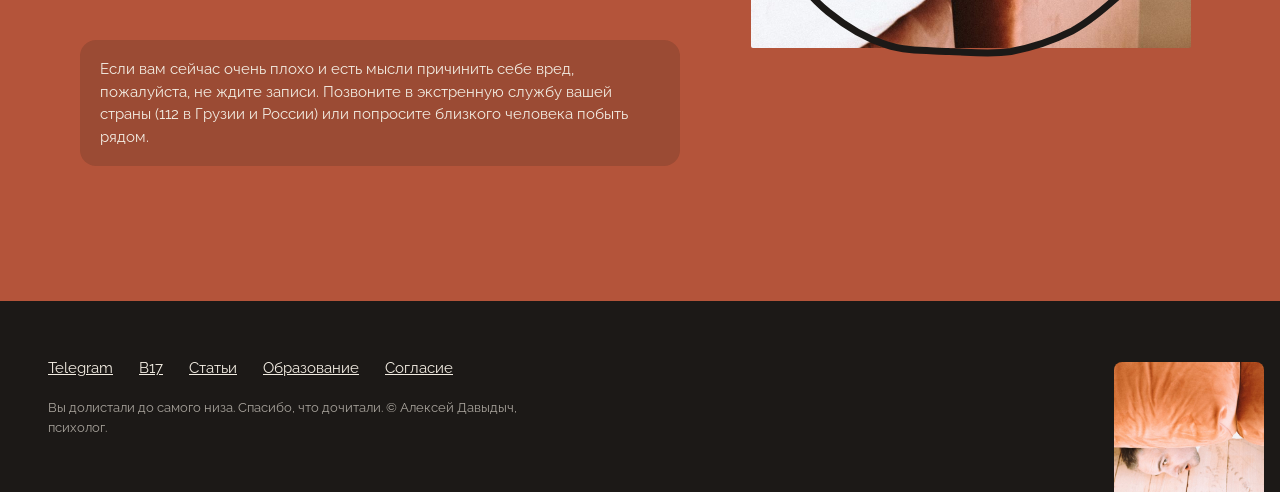
==== commit c3a82648: "Мои статьи: 4 открытки сеткой, каждая ведёт в каталог Co-Authored-By: Claude Opus 5.5 <noreply@anthr" ====
--- a/index.html
+++ b/index.html
@@ -91,14 +91,12 @@
 .aside-note{font-family:var(--serif);font-style:italic;font-size:clamp(22px,5.6vw,30px);line-height:1.25;max-width:24em;margin:10px 0 30px}
 
 /* статьи: веер открыток */
-.fan{position:relative;height:330px;margin:34px auto 10px;max-width:520px;touch-action:pan-y}
-.card{position:absolute;left:50%;top:10px;width:190px;margin-left:-95px;background:#fffaf2;border-radius:10px;padding:8px 8px 12px;border:1px solid rgba(60,30,10,.14);text-decoration:none;color:var(--ink);transform-origin:50% 120%;transition:transform .8s var(--spring),box-shadow .4s;-webkit-tap-highlight-color:transparent}
+.fan{display:grid;grid-template-columns:1fr 1fr;gap:22px 16px;margin:34px auto 10px;max-width:560px;padding:0 4px}
+.card{display:block;background:#fffaf2;border-radius:10px;padding:7px 7px 11px;border:1px solid rgba(60,30,10,.14);text-decoration:none;color:var(--ink);rotate:var(--r,0deg);transition:rotate .6s var(--spring),transform .45s var(--spring)!important}
 .card img{width:100%;aspect-ratio:4/5;object-fit:cover;border-radius:6px}
-.card span{display:block;font:500 italic 18px/1.15 var(--serif);margin:9px 4px 0}
-.card.lift{z-index:9}
-.card.soon{pointer-events:none}
-.card.soon img{filter:saturate(.4) brightness(1.08)}
-.card.soon span::after{content:" · скоро";font-family:var(--sans);font-style:normal;font-size:12px;letter-spacing:.06em;text-transform:uppercase;opacity:.7}
+.card span{display:block;font:500 italic clamp(15px,4.2vw,19px)/1.15 var(--serif);margin:8px 3px 0}
+.card:hover,.card:focus-visible,.card.is-press{rotate:0deg}
+@media (min-width:880px){.fan{grid-template-columns:repeat(4,1fr);max-width:none}}
 
 /* образование */
 .edu .photo{--stroke:var(--peach)}
@@ -450,46 +448,22 @@
 
 /* ---------- веер открыток-статей ---------- */
 const ART = [
-  { t: 'Чьи это границы?', img: 'img/stati/granicy.jpg', url: 'https://legendpsy.github.io/relations-essay/granicy/' },
-  { t: 'Как вообще-то должно быть', img: 'img/stati/kak-dolzhno.jpg', url: 'https://legendpsy.github.io/relations-essay/kak-dolzhno/' },
-  { t: 'Горизонт отношений', img: 'img/stati/gorizont.jpg', url: 'https://legendpsy.github.io/relations-essay/gorizont/' },
-  { t: 'Любовь не измеряется страданием', img: 'img/stati/love.jpg', url: 'https://legendpsy.github.io/love-essay/' },
-  { t: 'На что можно смотреть бесконечно', img: 'img/stati/partner.jpg', soon: true }
+  { t: 'Чьи это границы?', img: 'img/stati/granicy.jpg', id: 'granicy' },
+  { t: 'Как вообще-то должно быть', img: 'img/stati/kak-dolzhno.jpg', id: 'kak-dolzhno' },
+  { t: 'Горизонт отношений', img: 'img/stati/gorizont.jpg', id: 'gorizont' },
+  { t: 'Любовь не измеряется страданием', img: 'img/stati/love.jpg', id: 'love' }
 ];
 const fan = document.getElementById('fan');
-const cards = ART.map((a, i) => {
-  const el = document.createElement(a.soon ? 'div' : 'a');
-  el.className = 'card' + (a.soon ? ' soon' : '');
-  if (!a.soon){ el.href = a.url; el.target = '_top'; }
+const TILT = [-3, 2.5, 2, -2.5];
+ART.forEach((a, i) => {
+  const el = document.createElement('a');
+  el.className = 'card';
+  el.href = 'stati/#' + a.id; // каждая открытка открывает каталог на своей статье
+  el.style.setProperty('--r', TILT[i] + 'deg');
   el.innerHTML = `<img src="${a.img}" alt="" loading="lazy"><span>${a.t}</span>`;
-  fan.appendChild(el); return el;
+  fan.appendChild(el);
+  if (window.SITE && SITE.tap) SITE.tap(el);
 });
-let spread = 0, focus = -1;
-function layFan(){
-  const n = cards.length, mid = (n - 1) / 2;
-  cards.forEach((c, i) => {
-    const k = i - mid, ang = k * (6 + spread * 9), x = k * (14 + spread * 46), y = Math.abs(k) * (4 + spread * 10);
-    const up = i === focus ? -26 : 0;
-    c.style.transform = `translate(${x}px, ${y + up}px) rotate(${ang}deg)`;
-    c.style.zIndex = i === focus ? 9 : 5 - Math.abs(Math.round(k));
-    c.classList.toggle('lift', i === focus);
-  });
-}
-// веер раскрывается, когда до него долистали
-const fio = new IntersectionObserver(es => es.forEach(e => { spread = e.isIntersecting ? 1 : 0; layFan(); }), { threshold: .5 });
-fio.observe(fan);
-cards.forEach((c, i) => {
-  c.addEventListener('pointerenter', () => { focus = i; layFan(); });
-  c.addEventListener('pointerleave', () => { focus = -1; layFan(); });
-  c.addEventListener('focus', () => { focus = i; layFan(); });
-});
-// на телефоне палец ведёт по вееру и приподнимает открытку под собой
-fan.addEventListener('touchmove', e => {
-  const t = e.touches[0], el = document.elementFromPoint(t.clientX, t.clientY)?.closest('.card');
-  const i = cards.indexOf(el); if (i !== focus){ focus = i; layFan(); }
-}, { passive: true });
-fan.addEventListener('touchend', () => setTimeout(() => { focus = -1; layFan(); }, 900));
-layFan();
 
 /* ---------- подвал: кто-то подглядывает ---------- */
 const foot = document.getElementById('foot');
--- a/assets/site.css
+++ b/assets/site.css
@@ -52,7 +52,7 @@
 /* ---------- единый отклик всех кнопок, без теней ----------
    наведение: чуть подрастает; нажатие: сжимается, от пальца расходится волна; отпустили: пружинит обратно */
 .tap{overflow:hidden;isolation:isolate;box-shadow:none!important;-webkit-tap-highlight-color:transparent;transition:transform .45s var(--spring),background-color .3s,color .3s}
-.tap:not(.menu-btn):not(.x):not(.nav){position:relative}
+.tap:not(.menu-btn):not(.x):not(.nav):not(.to-top){position:relative}
 @media (hover:hover) and (pointer:fine){.tap:hover{transform:scale(1.03)}}
 .tap.is-press,.tap:active{transform:scale(.95);transition-duration:.1s}
 .ripple{position:absolute;border-radius:50%;pointer-events:none;background:currentColor;opacity:.22;transform:scale(0);animation:rip .6s ease-out forwards;z-index:-1}
@@ -112,6 +112,12 @@
 .menu a:nth-child(2){transition-delay:.04s}.menu a:nth-child(3){transition-delay:.08s}.menu a:nth-child(4){transition-delay:.12s}.menu a:nth-child(5){transition-delay:.16s}.menu a:nth-child(6){transition-delay:.2s}.menu a:nth-child(7){transition-delay:.24s}.menu a:nth-child(8){transition-delay:.28s}
 .menu .menu-small{margin-top:34px;font-size:15px;opacity:.85}
 
+/* ---------- наверх ---------- */
+.to-top{position:fixed;right:calc(14px + env(safe-area-inset-right,0px));bottom:calc(16px + env(safe-area-inset-bottom,0px));z-index:45;width:48px;height:48px;border-radius:50%;border:0;background:var(--ink);color:var(--cream);display:grid;place-items:center;cursor:pointer;opacity:0;pointer-events:none;translate:0 14px;transition:opacity .35s,translate .5s var(--spring),transform .45s var(--spring)}
+.to-top.show{opacity:1;pointer-events:auto;translate:0 0}
+.to-top svg{width:20px;height:20px;fill:none;stroke:currentColor;stroke-width:2;stroke-linecap:round;stroke-linejoin:round}
+body.menu-open .to-top{opacity:0;pointer-events:none}
+
 /* ---------- появление ---------- */
 .rise{opacity:0;transform:translateY(26px);transition:opacity .9s ease,transform 1s cubic-bezier(.2,.7,.2,1)}
 .rise.in{opacity:1;transform:none}
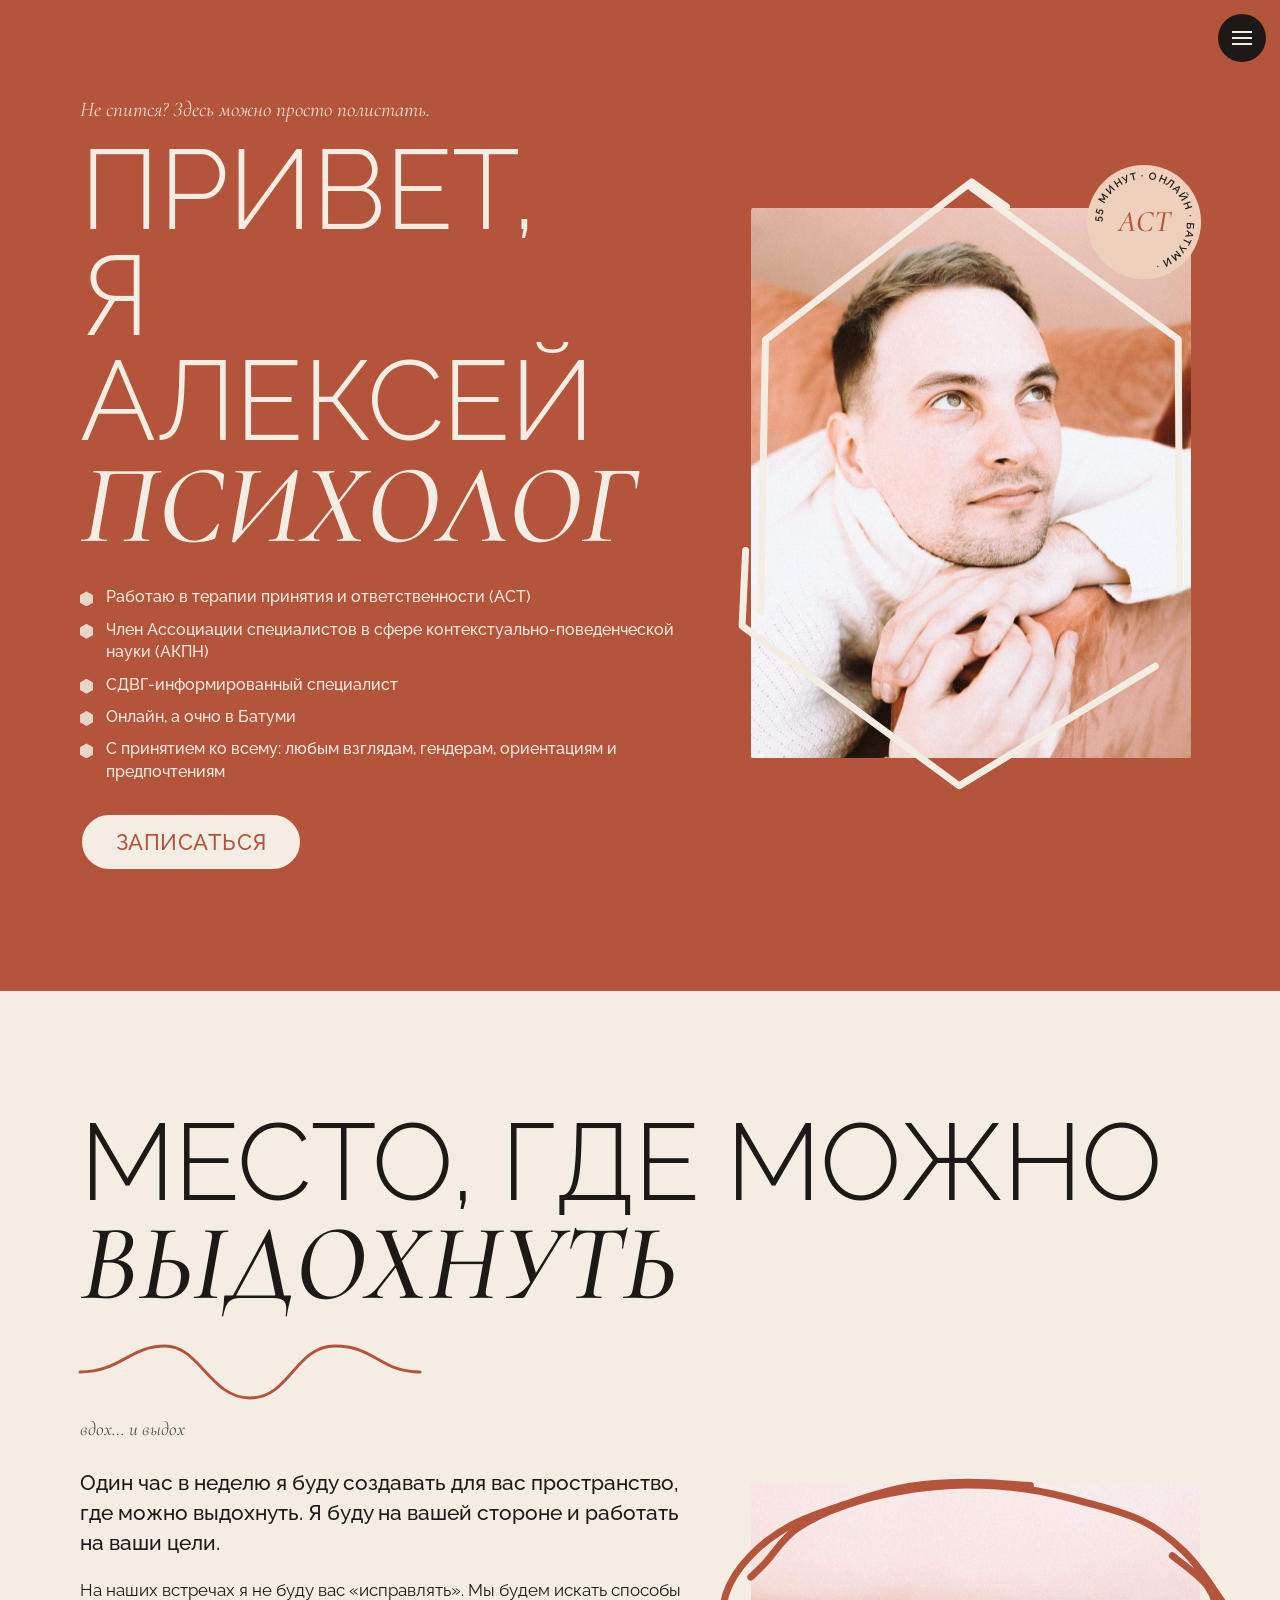
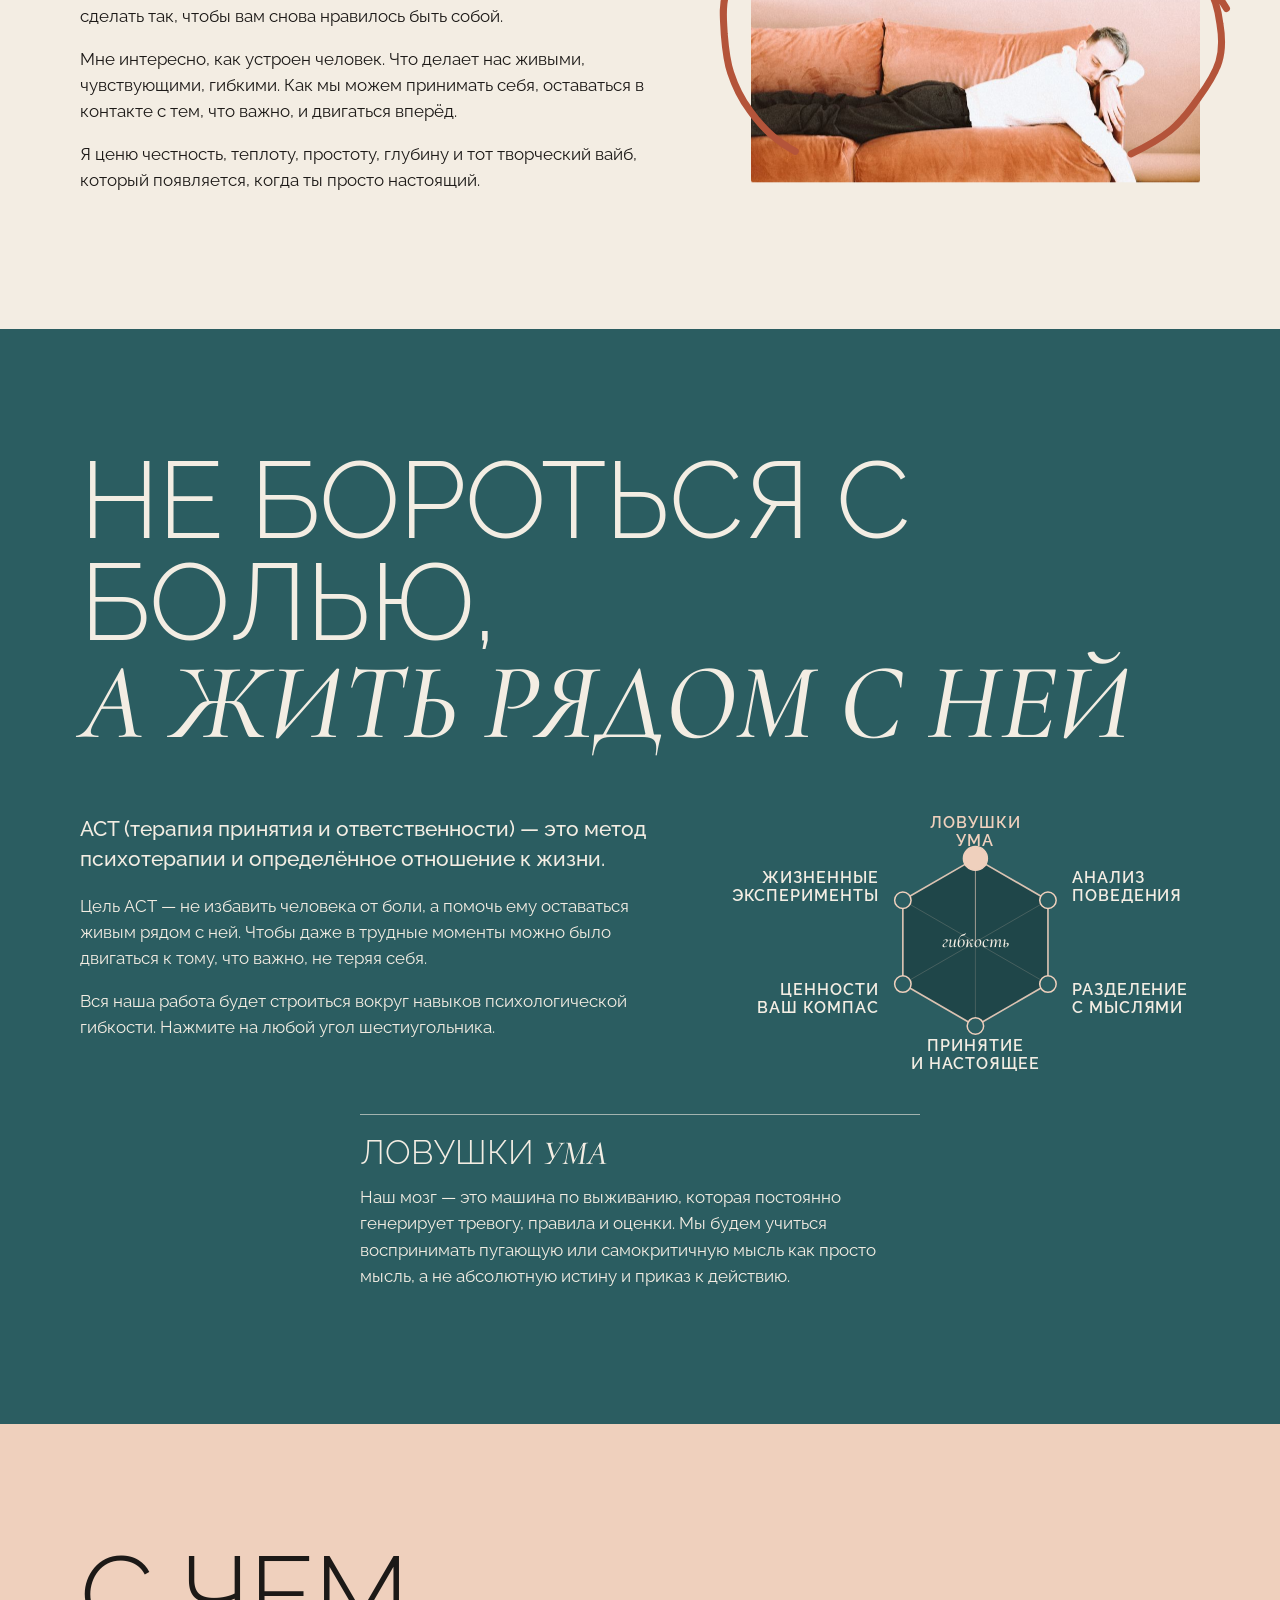
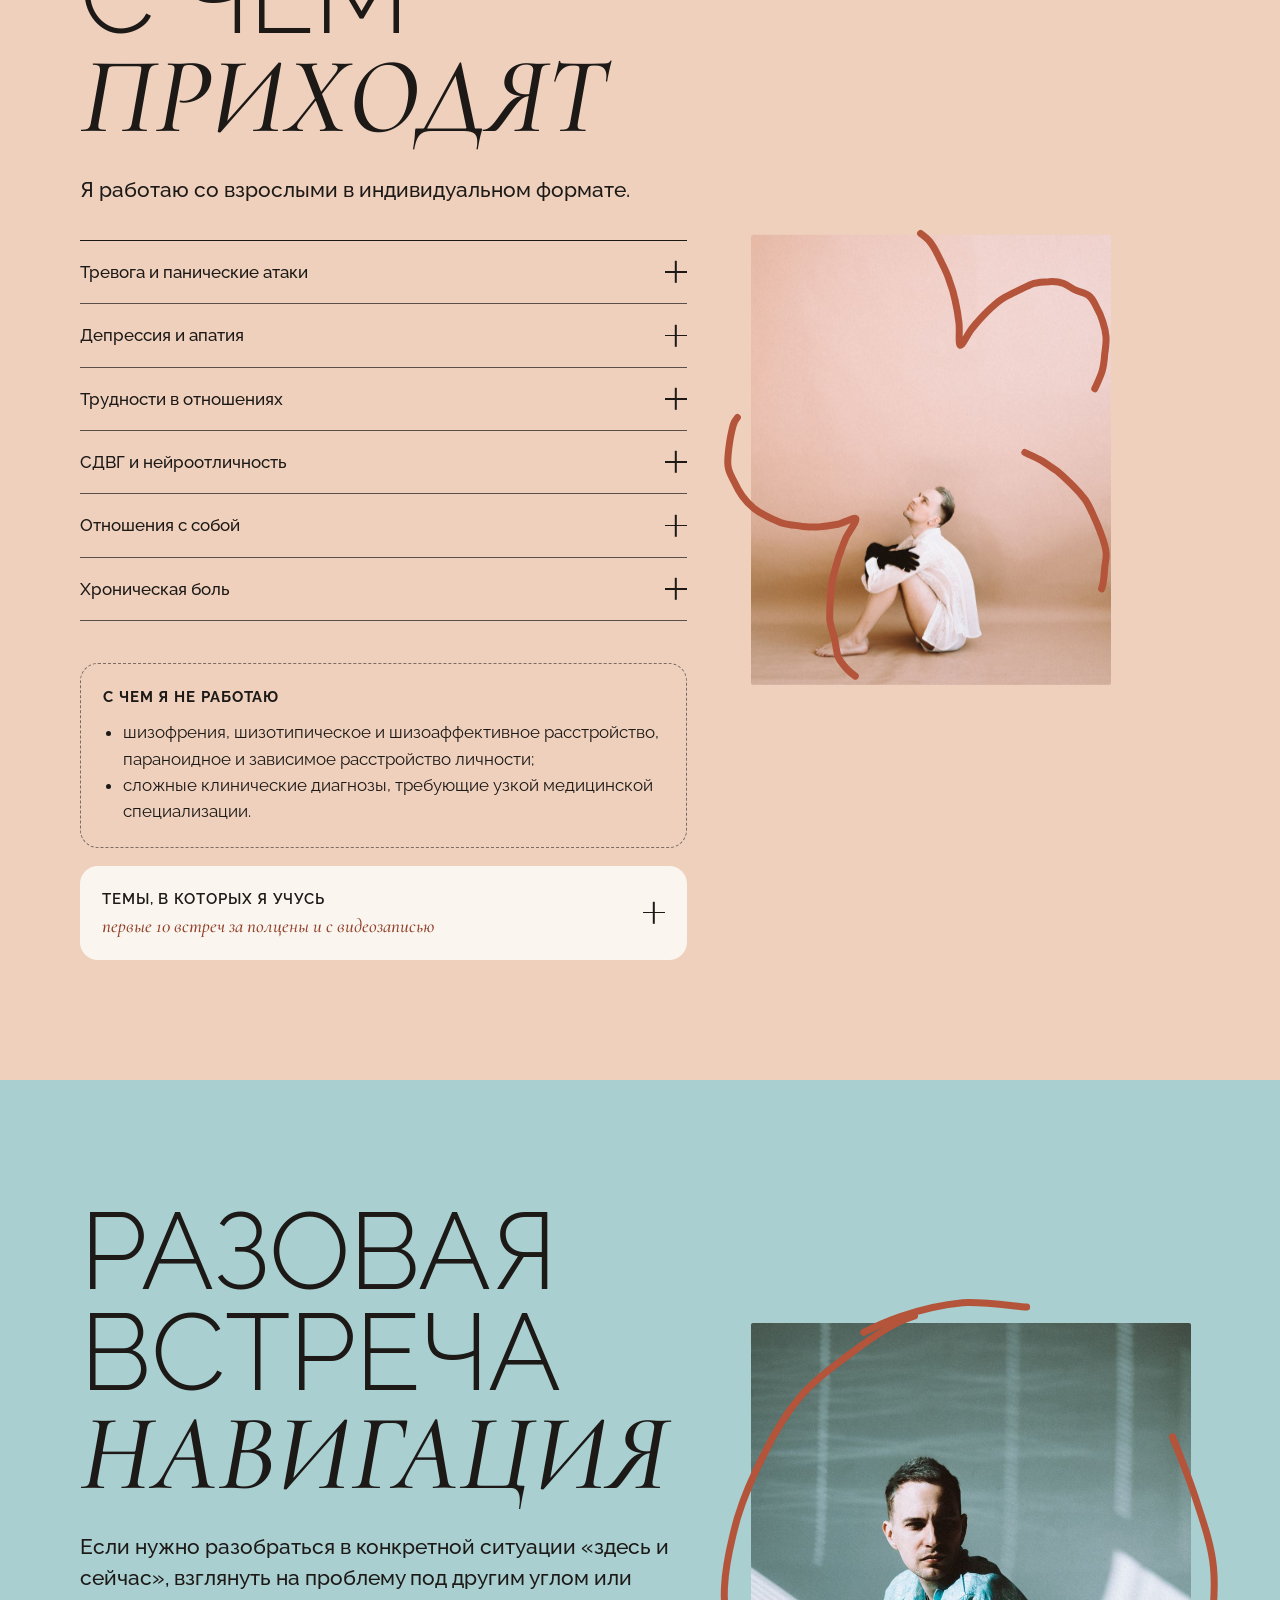
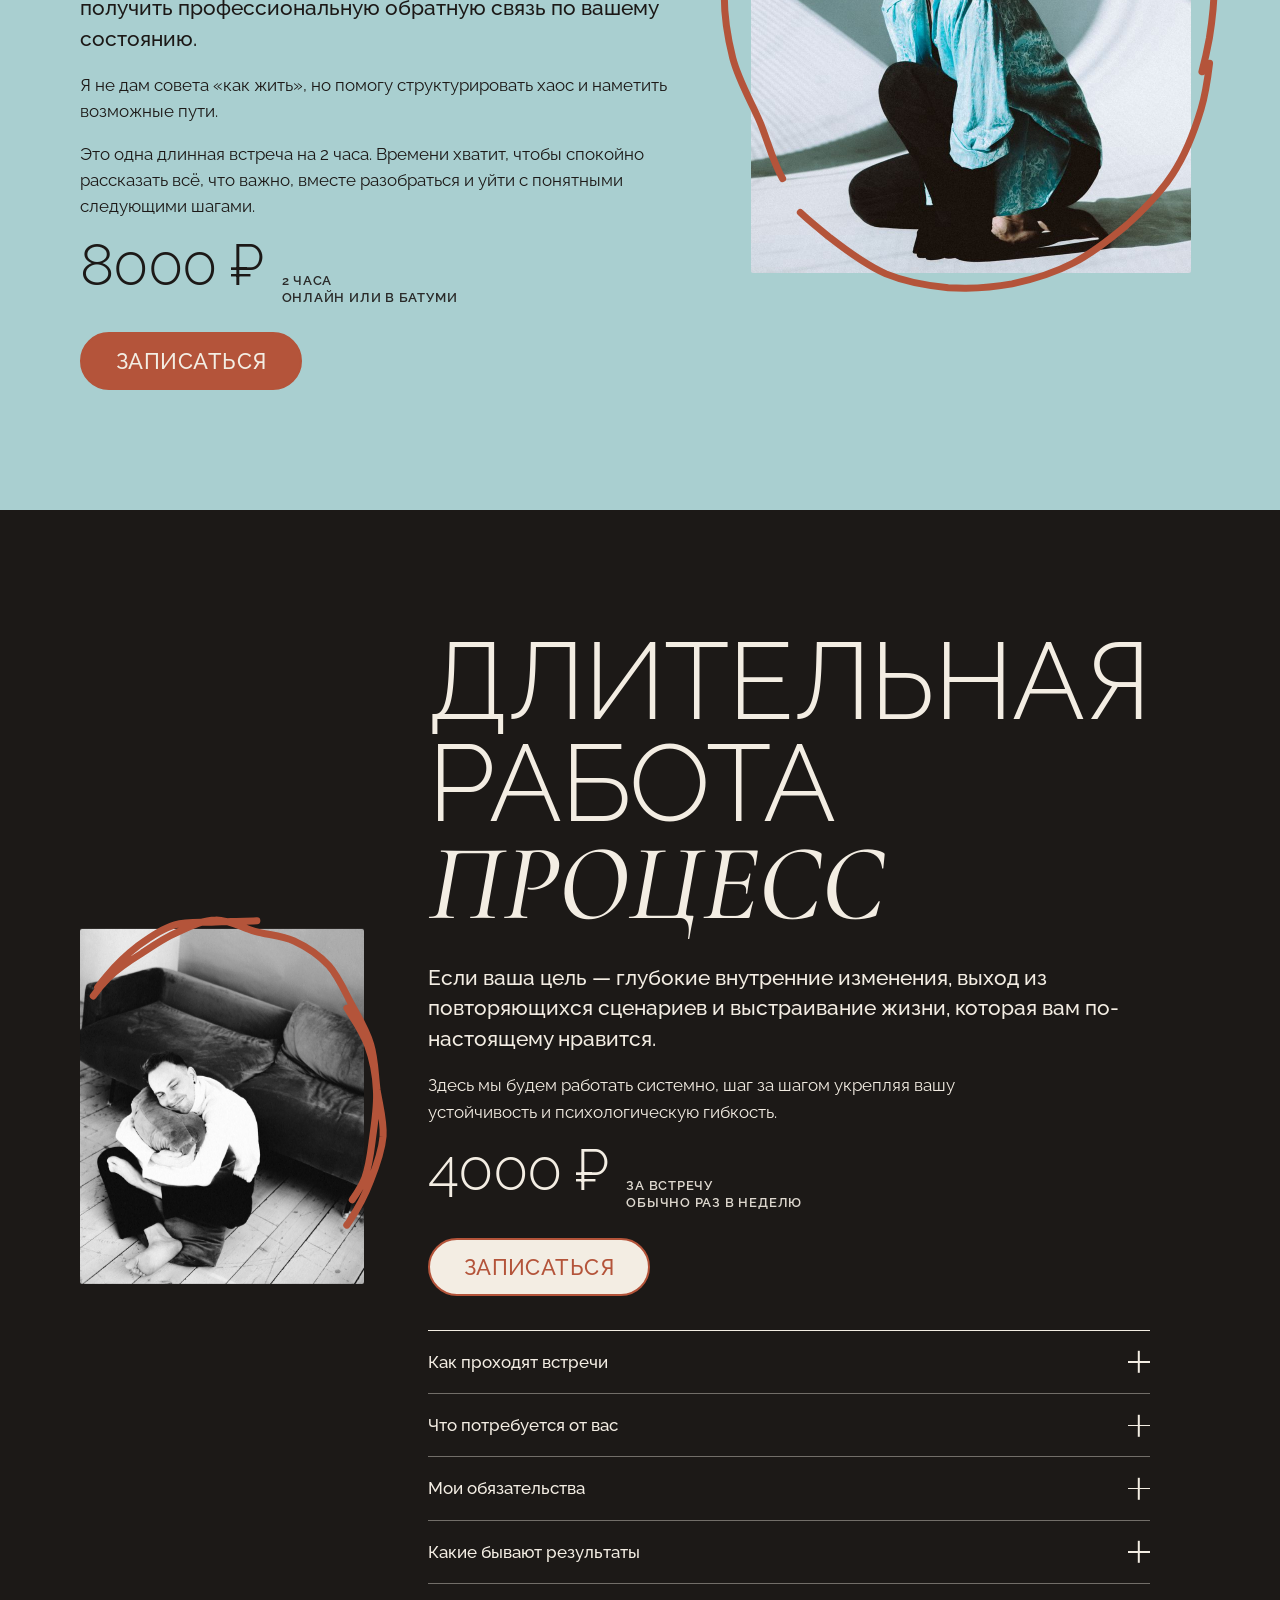
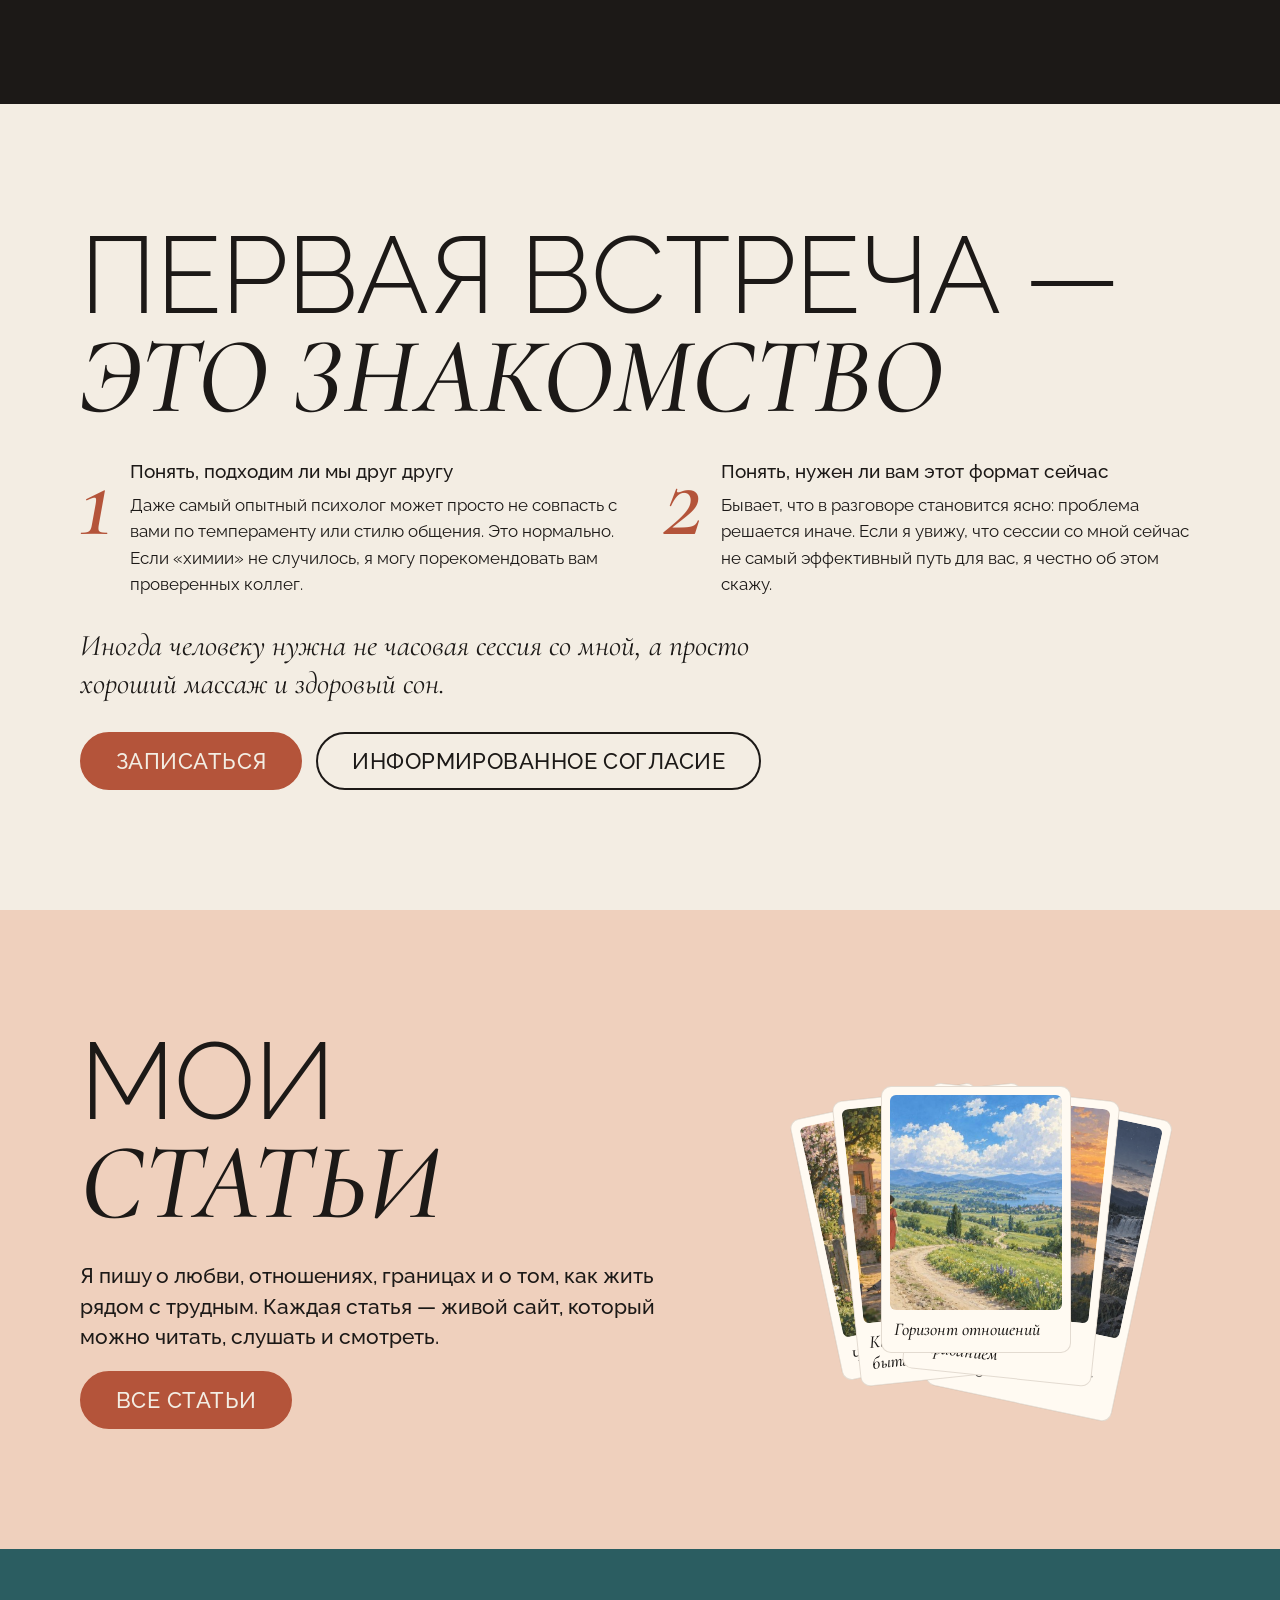
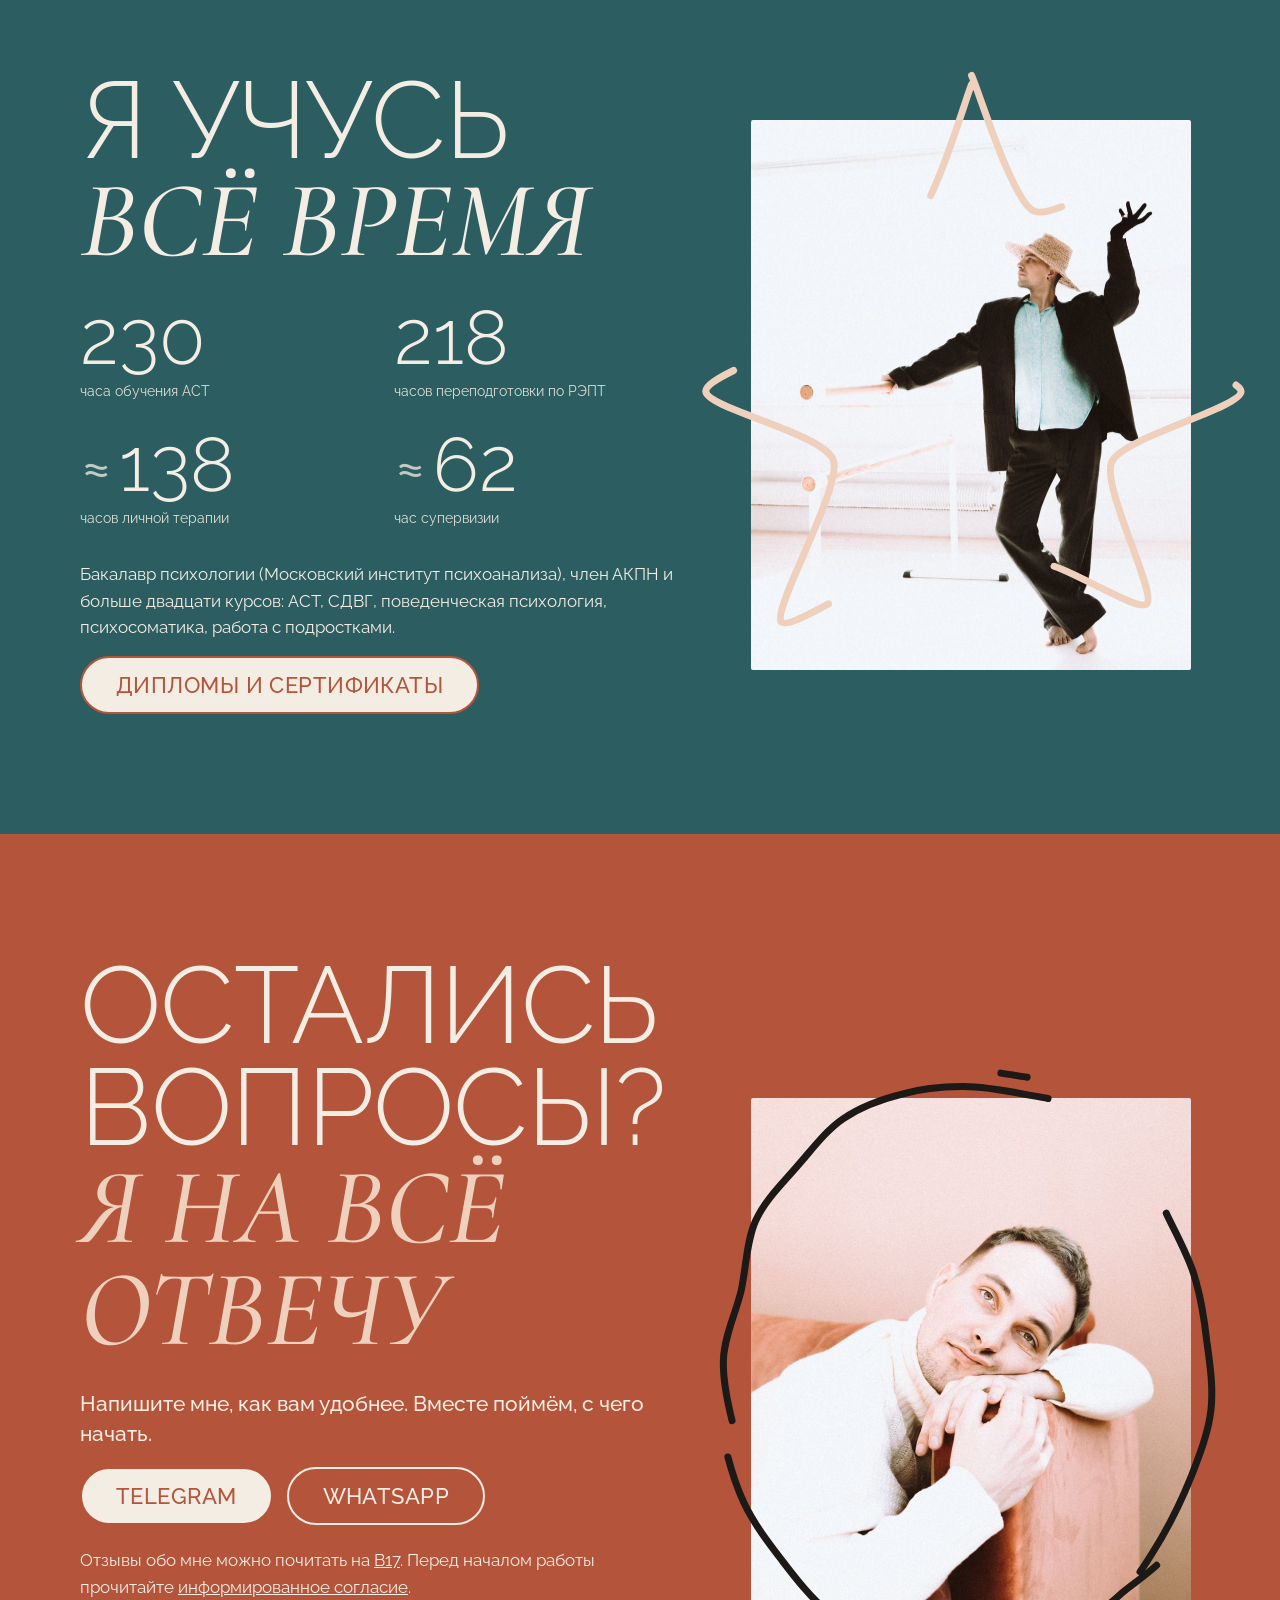
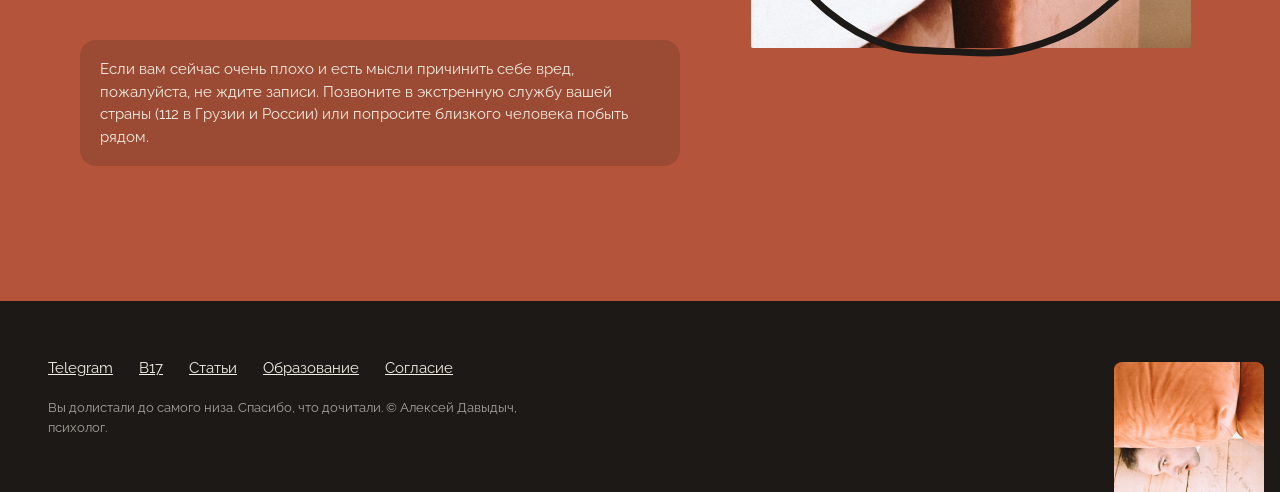
==== commit 69c1bf40: "Мои статьи: веер из 5 открыток, все ведут в каталог Co-Authored-By: Claude Opus 5.5 <noreply@anthrop" ====
--- a/index.html
+++ b/index.html
@@ -91,12 +91,13 @@
 .aside-note{font-family:var(--serif);font-style:italic;font-size:clamp(22px,5.6vw,30px);line-height:1.25;max-width:24em;margin:10px 0 30px}
 
 /* статьи: веер открыток */
-.fan{display:grid;grid-template-columns:1fr 1fr;gap:22px 16px;margin:34px auto 10px;max-width:560px;padding:0 4px}
-.card{display:block;background:#fffaf2;border-radius:10px;padding:7px 7px 11px;border:1px solid rgba(60,30,10,.14);text-decoration:none;color:var(--ink);rotate:var(--r,0deg);transition:rotate .6s var(--spring),transform .45s var(--spring)!important}
+.fan{position:relative;height:330px;margin:34px auto 10px;max-width:520px;touch-action:pan-y}
+.card{position:absolute;left:50%;top:10px;width:190px;margin-left:-95px;background:#fffaf2;border-radius:10px;padding:8px 8px 12px;border:1px solid rgba(60,30,10,.14);text-decoration:none;color:var(--ink);transform-origin:50% 120%;transition:transform .8s var(--spring),box-shadow .4s;-webkit-tap-highlight-color:transparent}
 .card img{width:100%;aspect-ratio:4/5;object-fit:cover;border-radius:6px}
-.card span{display:block;font:500 italic clamp(15px,4.2vw,19px)/1.15 var(--serif);margin:8px 3px 0}
-.card:hover,.card:focus-visible,.card.is-press{rotate:0deg}
-@media (min-width:880px){.fan{grid-template-columns:repeat(4,1fr);max-width:none}}
+.card span{display:block;font:500 italic 18px/1.15 var(--serif);margin:9px 4px 0}
+.card.lift{z-index:9}
+.card.soon img{filter:saturate(.4) brightness(1.08)}
+.card.soon span::after{content:" · скоро";font-family:var(--sans);font-style:normal;font-size:12px;letter-spacing:.06em;text-transform:uppercase;opacity:.7}
 
 /* образование */
 .edu .photo{--stroke:var(--peach)}
@@ -451,19 +452,43 @@
   { t: 'Чьи это границы?', img: 'img/stati/granicy.jpg', id: 'granicy' },
   { t: 'Как вообще-то должно быть', img: 'img/stati/kak-dolzhno.jpg', id: 'kak-dolzhno' },
   { t: 'Горизонт отношений', img: 'img/stati/gorizont.jpg', id: 'gorizont' },
-  { t: 'Любовь не измеряется страданием', img: 'img/stati/love.jpg', id: 'love' }
+  { t: 'Любовь не измеряется страданием', img: 'img/stati/love.jpg', id: 'love' },
+  { t: 'На что можно смотреть бесконечно', img: 'img/stati/partner.jpg', id: 'partner', soon: true }
 ];
 const fan = document.getElementById('fan');
-const TILT = [-3, 2.5, 2, -2.5];
-ART.forEach((a, i) => {
+const cards = ART.map((a, i) => {
   const el = document.createElement('a');
-  el.className = 'card';
+  el.className = 'card' + (a.soon ? ' soon' : '');
   el.href = 'stati/#' + a.id; // каждая открытка открывает каталог на своей статье
-  el.style.setProperty('--r', TILT[i] + 'deg');
   el.innerHTML = `<img src="${a.img}" alt="" loading="lazy"><span>${a.t}</span>`;
-  fan.appendChild(el);
-  if (window.SITE && SITE.tap) SITE.tap(el);
+  fan.appendChild(el); return el;
 });
+let spread = 0, focus = -1;
+function layFan(){
+  const n = cards.length, mid = (n - 1) / 2;
+  cards.forEach((c, i) => {
+    const k = i - mid, ang = k * (6 + spread * 9), x = k * (14 + spread * 46), y = Math.abs(k) * (4 + spread * 10);
+    const up = i === focus ? -26 : 0;
+    c.style.transform = `translate(${x}px, ${y + up}px) rotate(${ang}deg)`;
+    c.style.zIndex = i === focus ? 9 : 5 - Math.abs(Math.round(k));
+    c.classList.toggle('lift', i === focus);
+  });
+}
+// веер раскрывается, когда до него долистали
+const fio = new IntersectionObserver(es => es.forEach(e => { spread = e.isIntersecting ? 1 : 0; layFan(); }), { threshold: .5 });
+fio.observe(fan);
+cards.forEach((c, i) => {
+  c.addEventListener('pointerenter', () => { focus = i; layFan(); });
+  c.addEventListener('pointerleave', () => { focus = -1; layFan(); });
+  c.addEventListener('focus', () => { focus = i; layFan(); });
+});
+// на телефоне палец ведёт по вееру и приподнимает открытку под собой
+fan.addEventListener('touchmove', e => {
+  const t = e.touches[0], el = document.elementFromPoint(t.clientX, t.clientY)?.closest('.card');
+  const i = cards.indexOf(el); if (i !== focus){ focus = i; layFan(); }
+}, { passive: true });
+fan.addEventListener('touchend', () => setTimeout(() => { focus = -1; layFan(); }, 900));
+layFan();
 
 /* ---------- подвал: кто-то подглядывает ---------- */
 const foot = document.getElementById('foot');
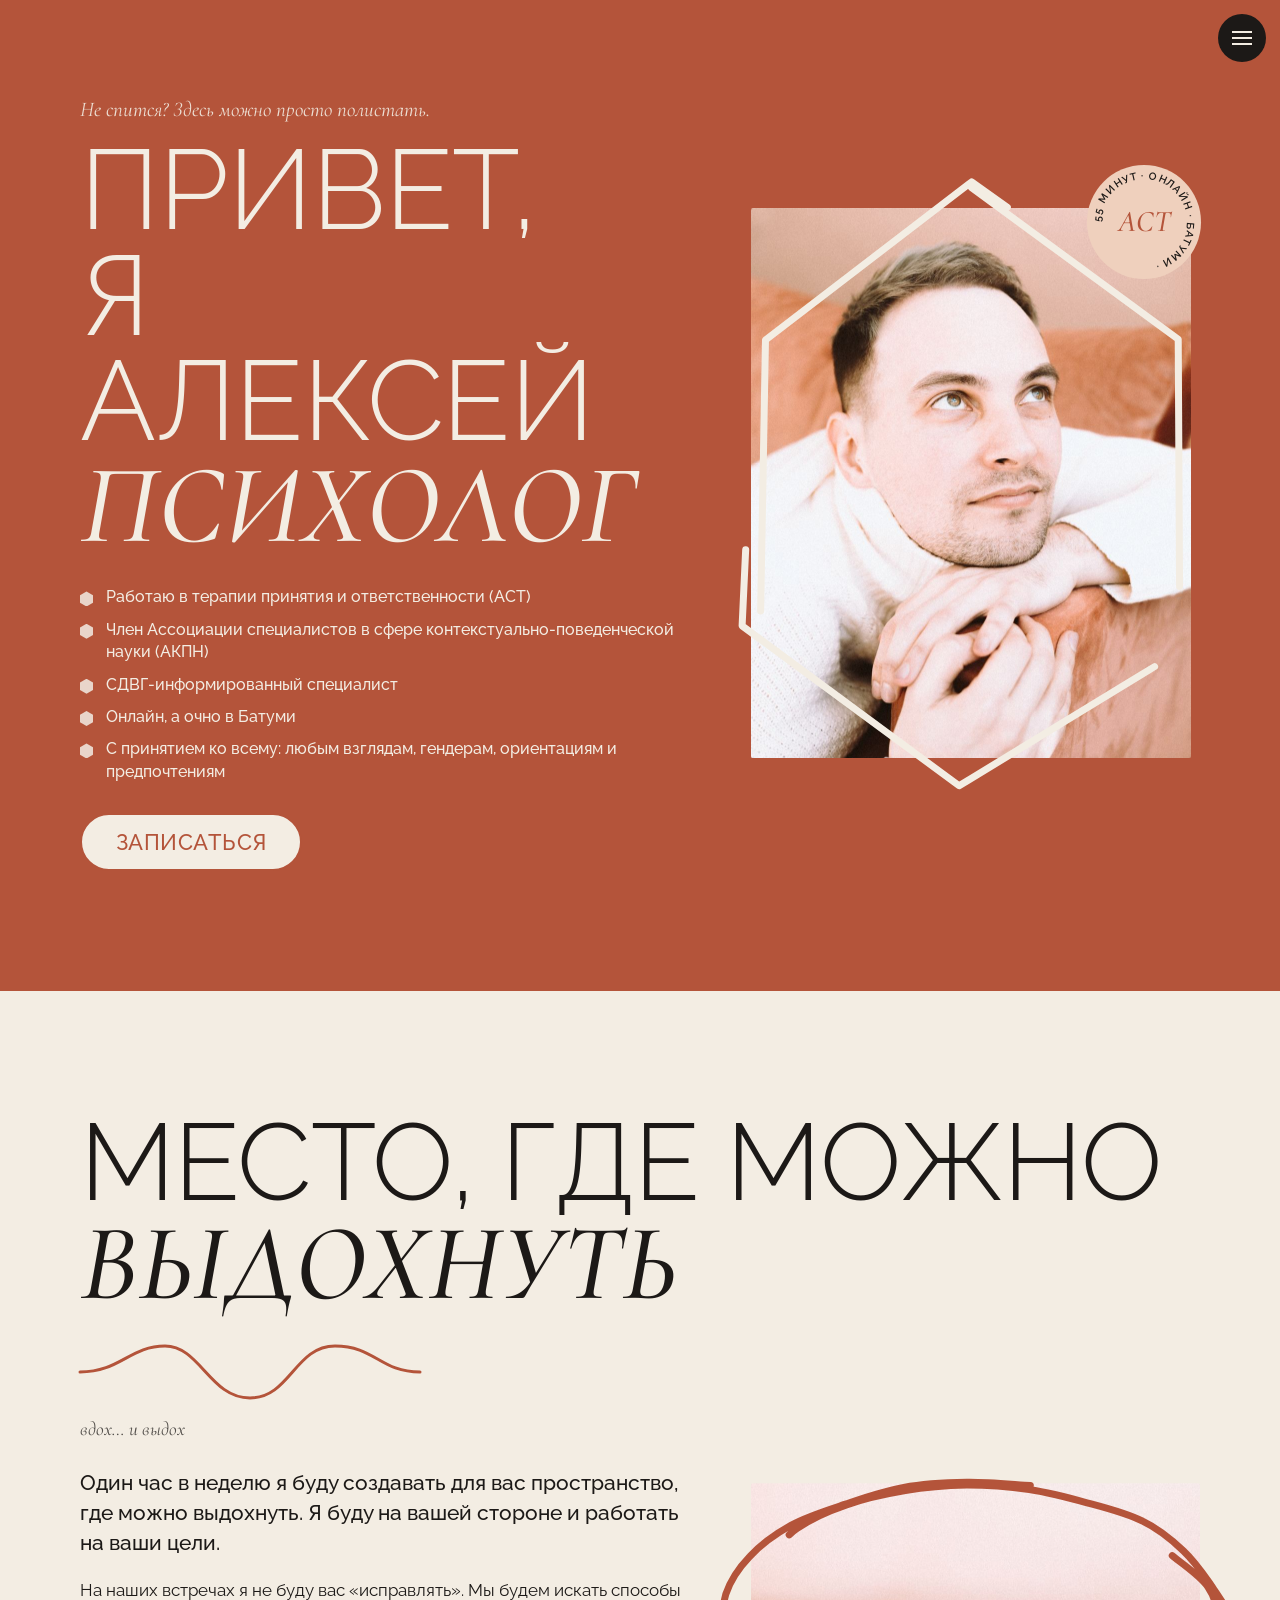
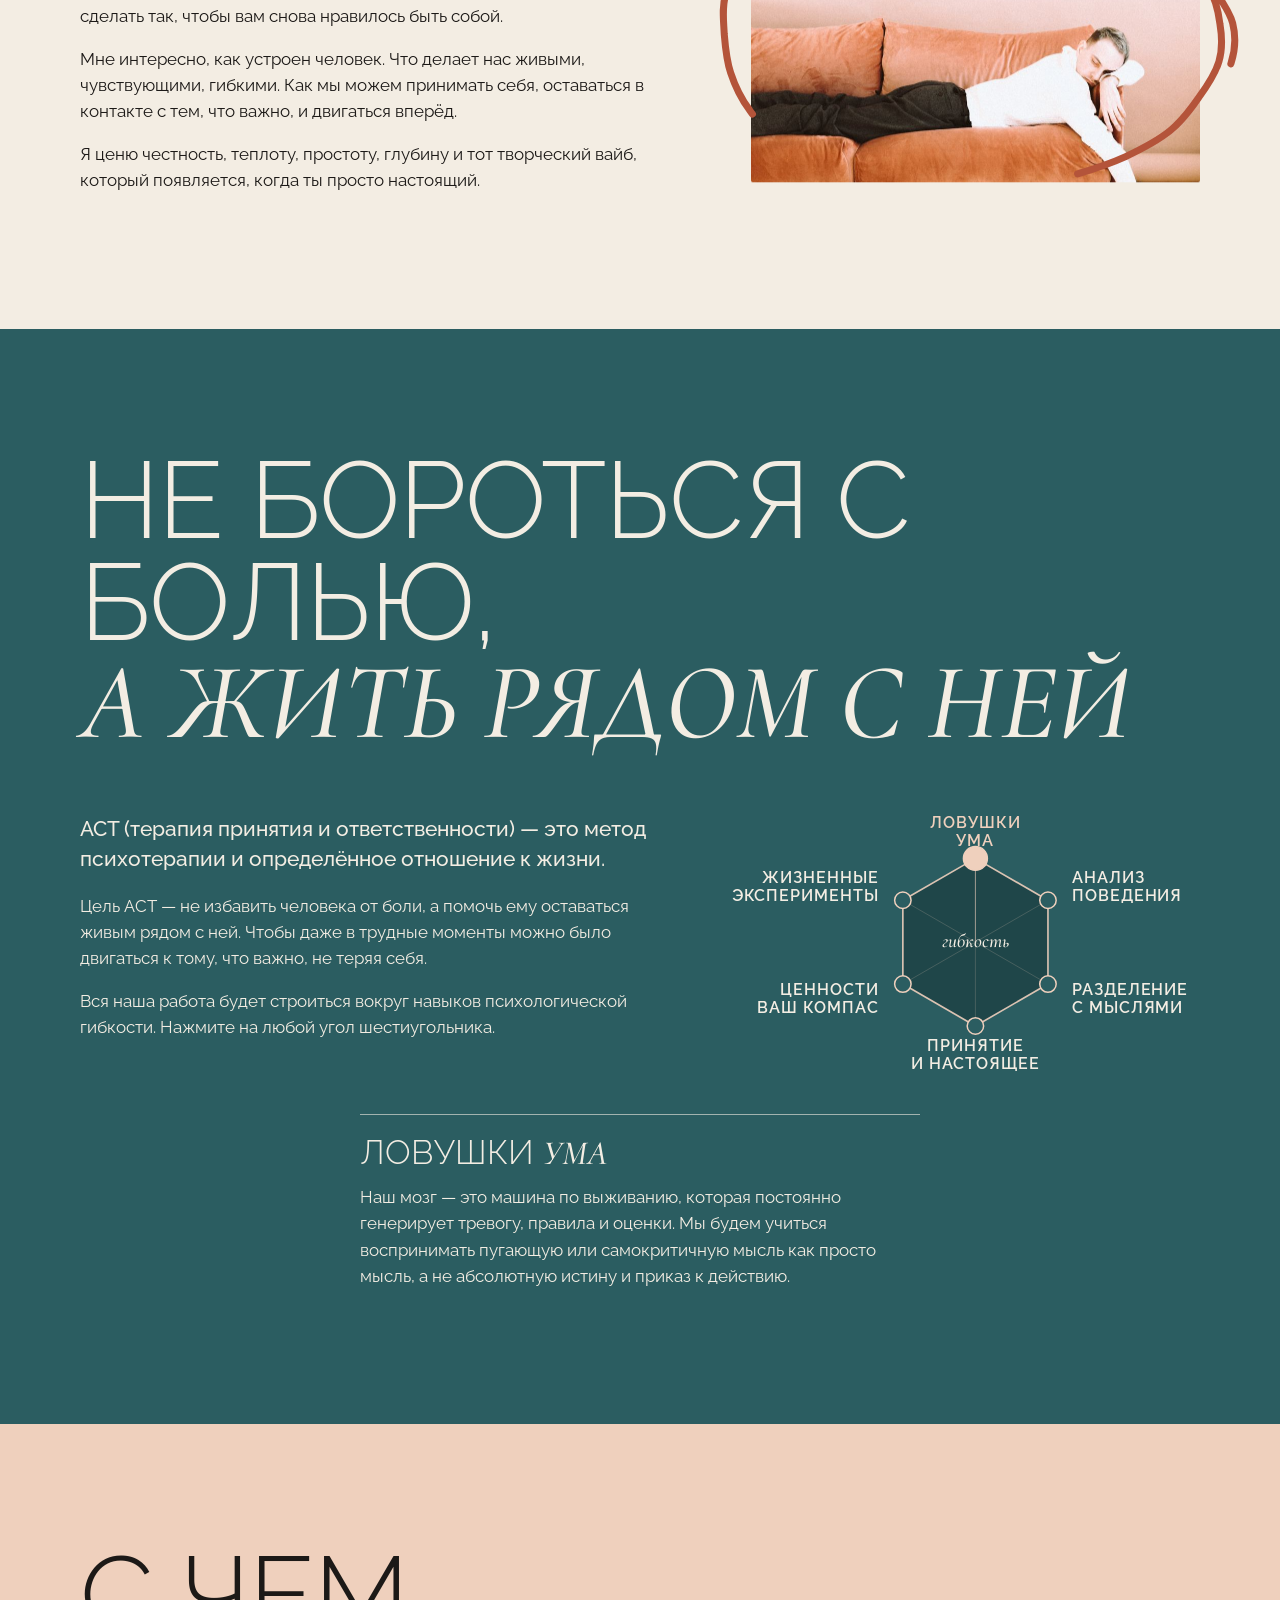
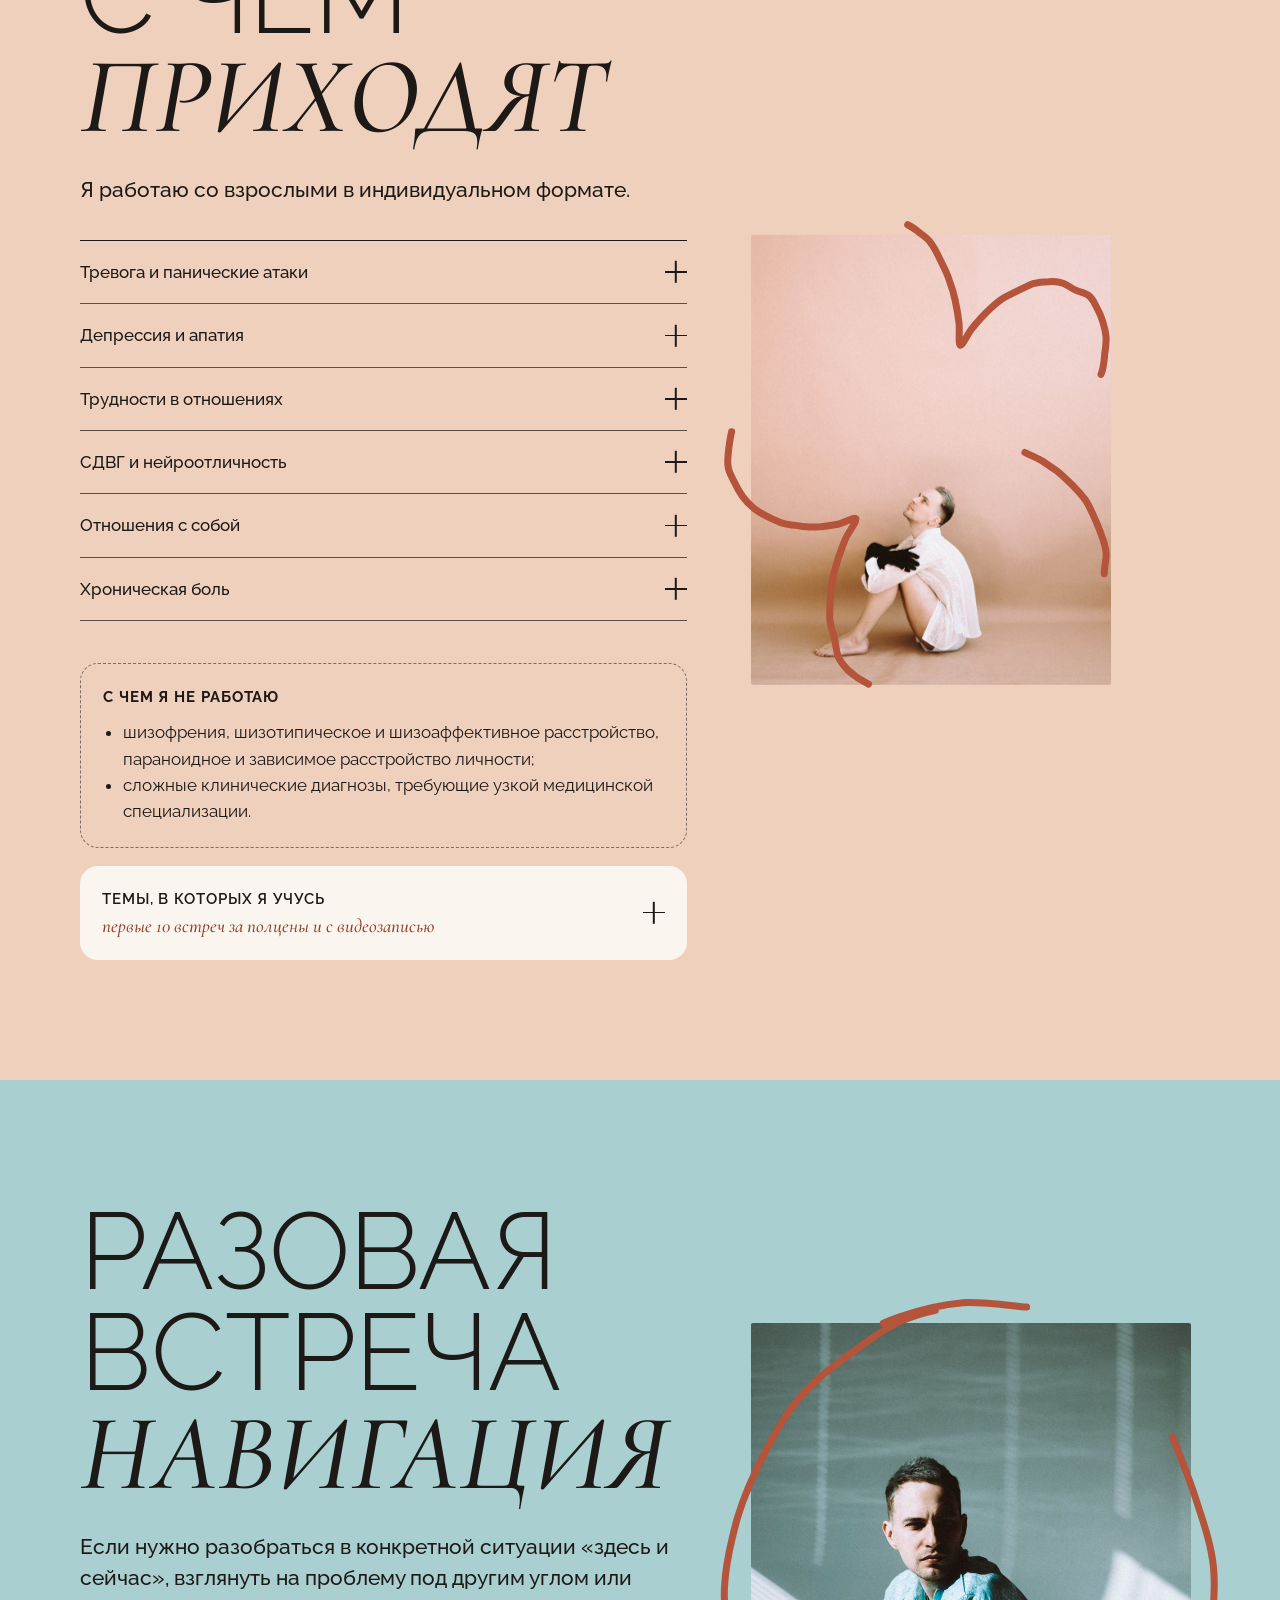
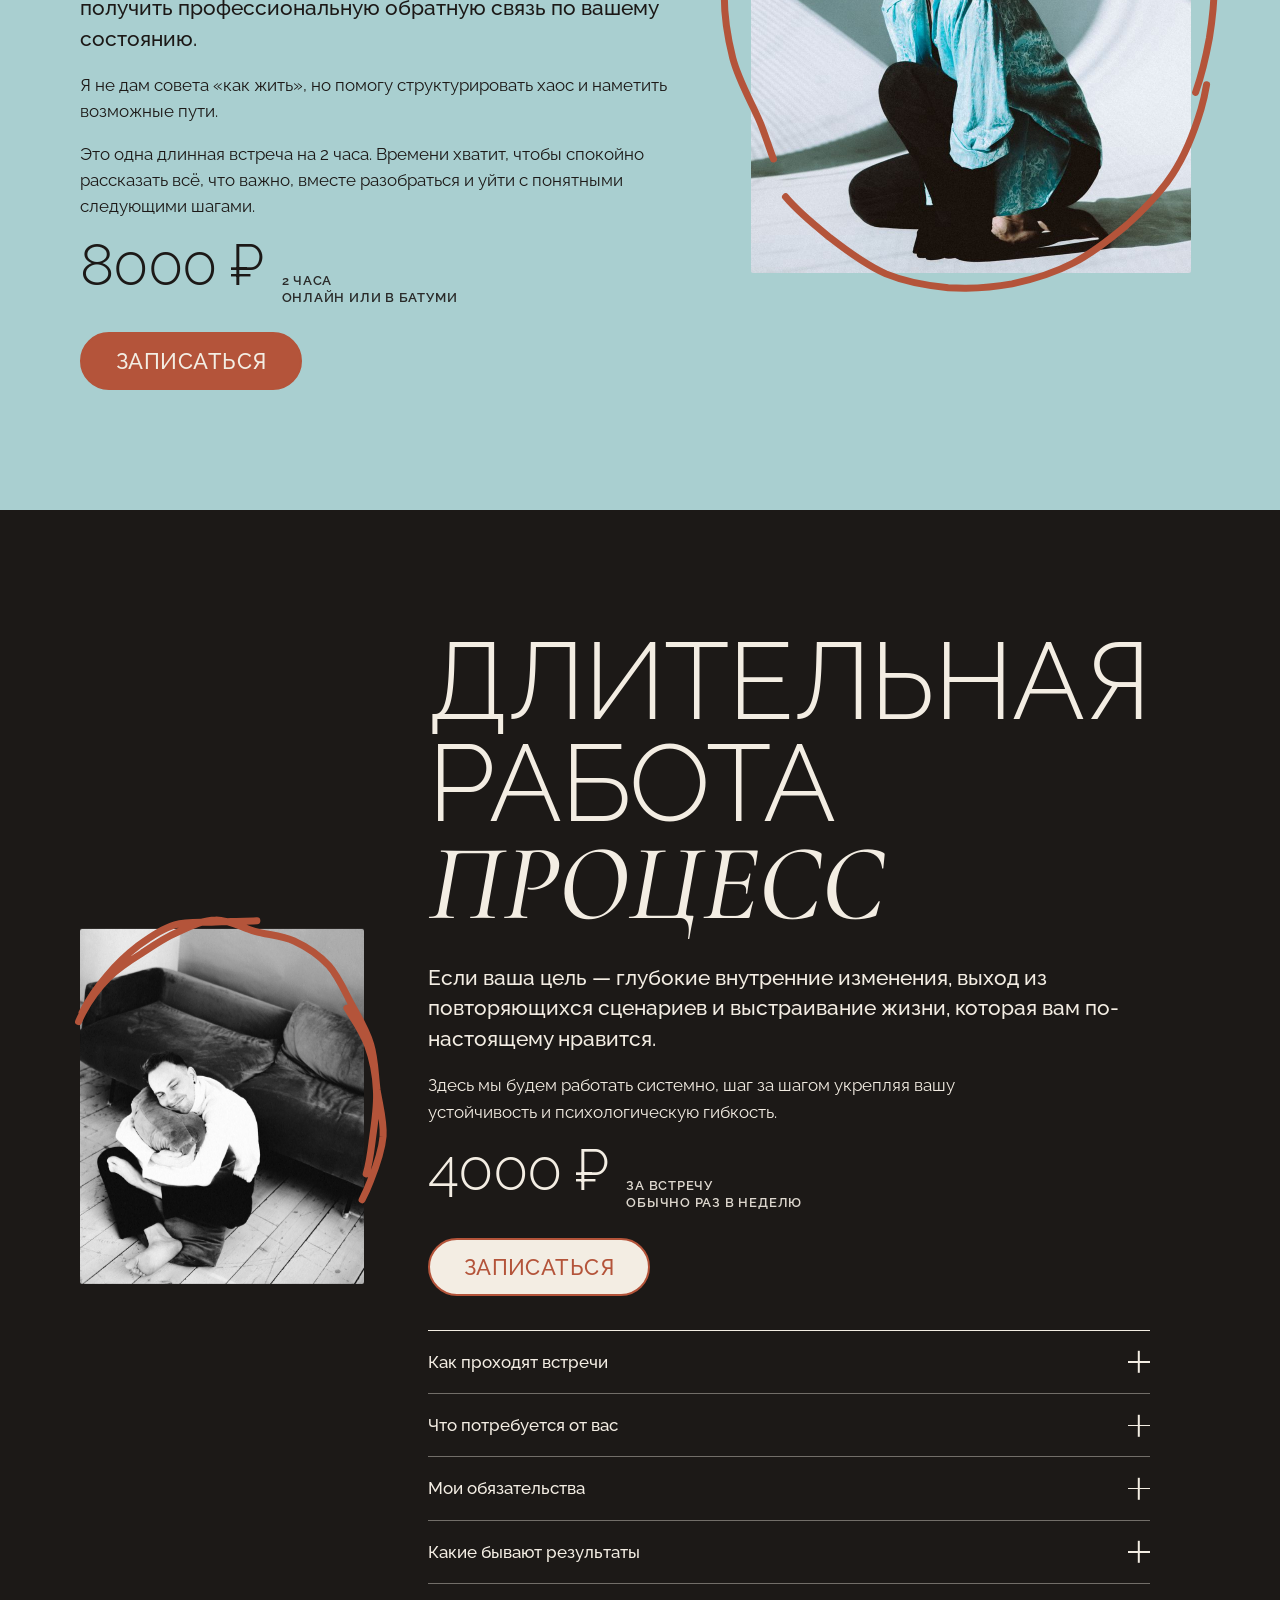
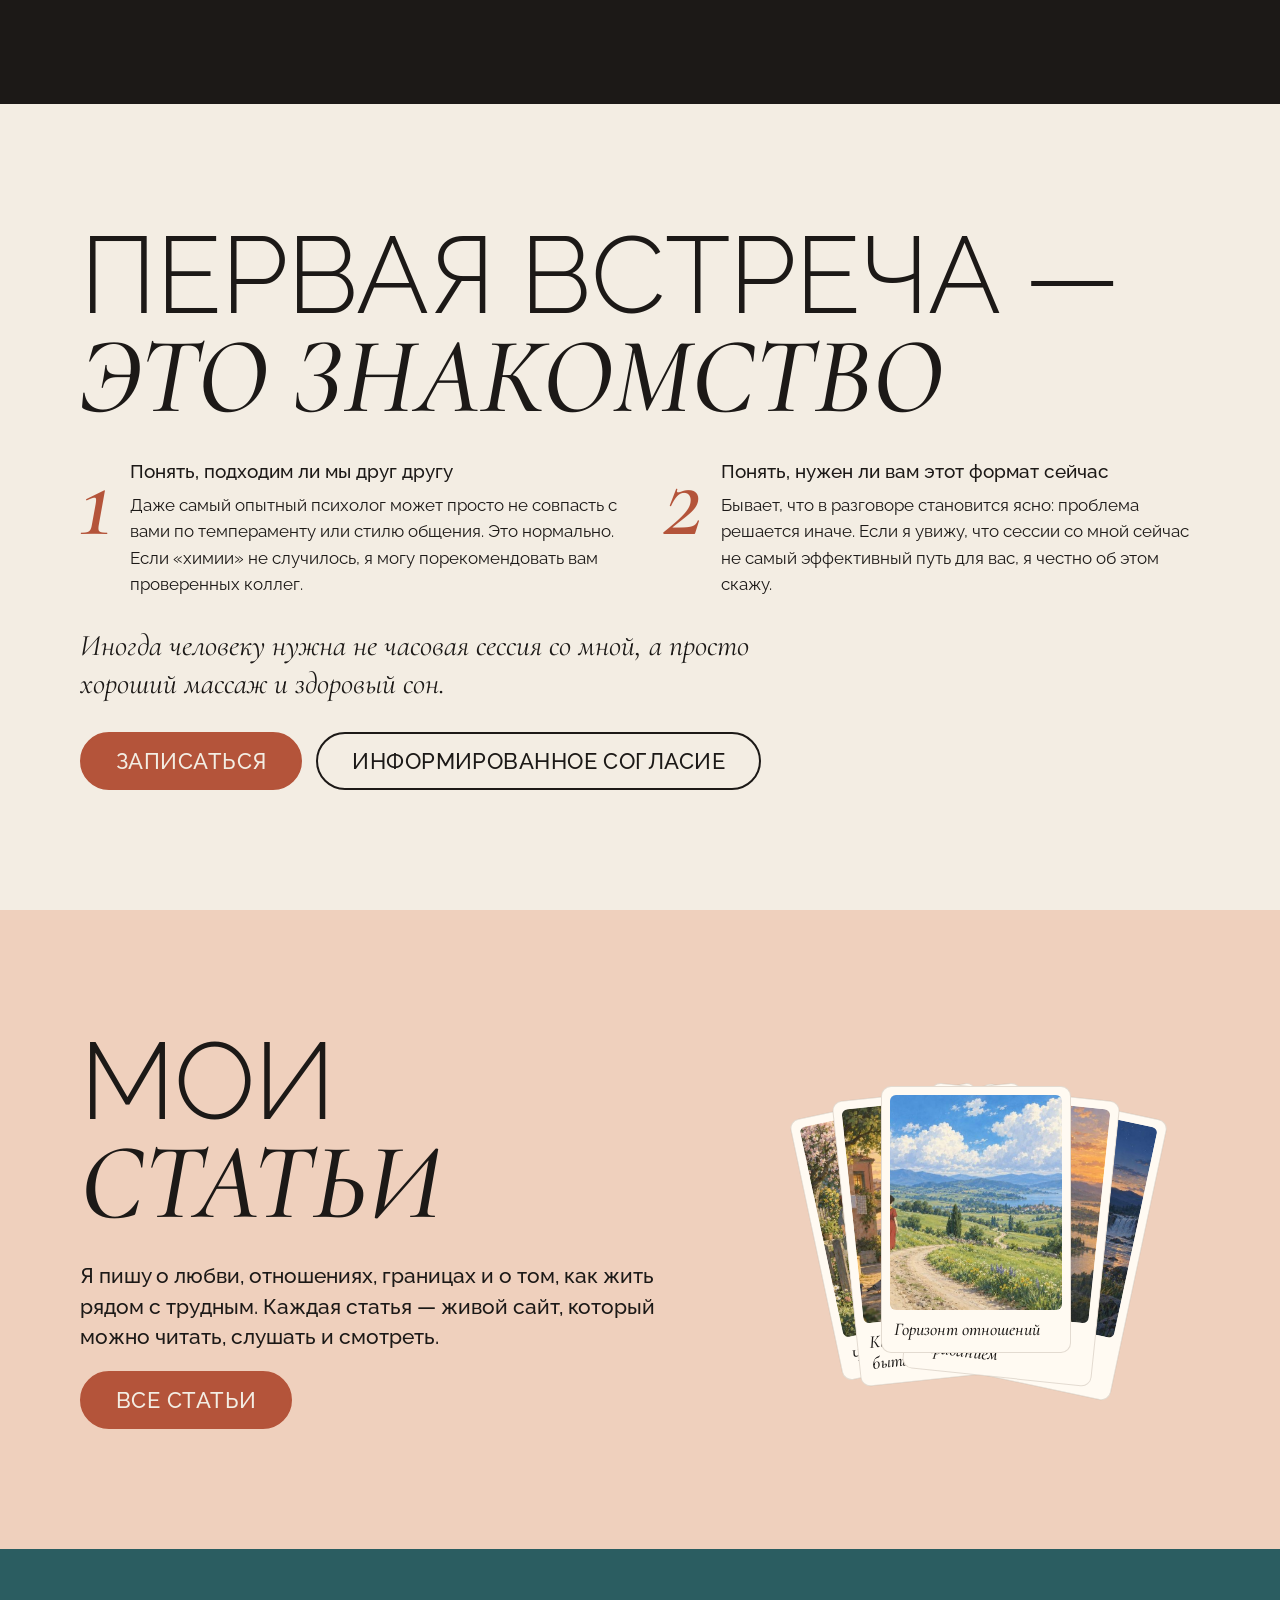
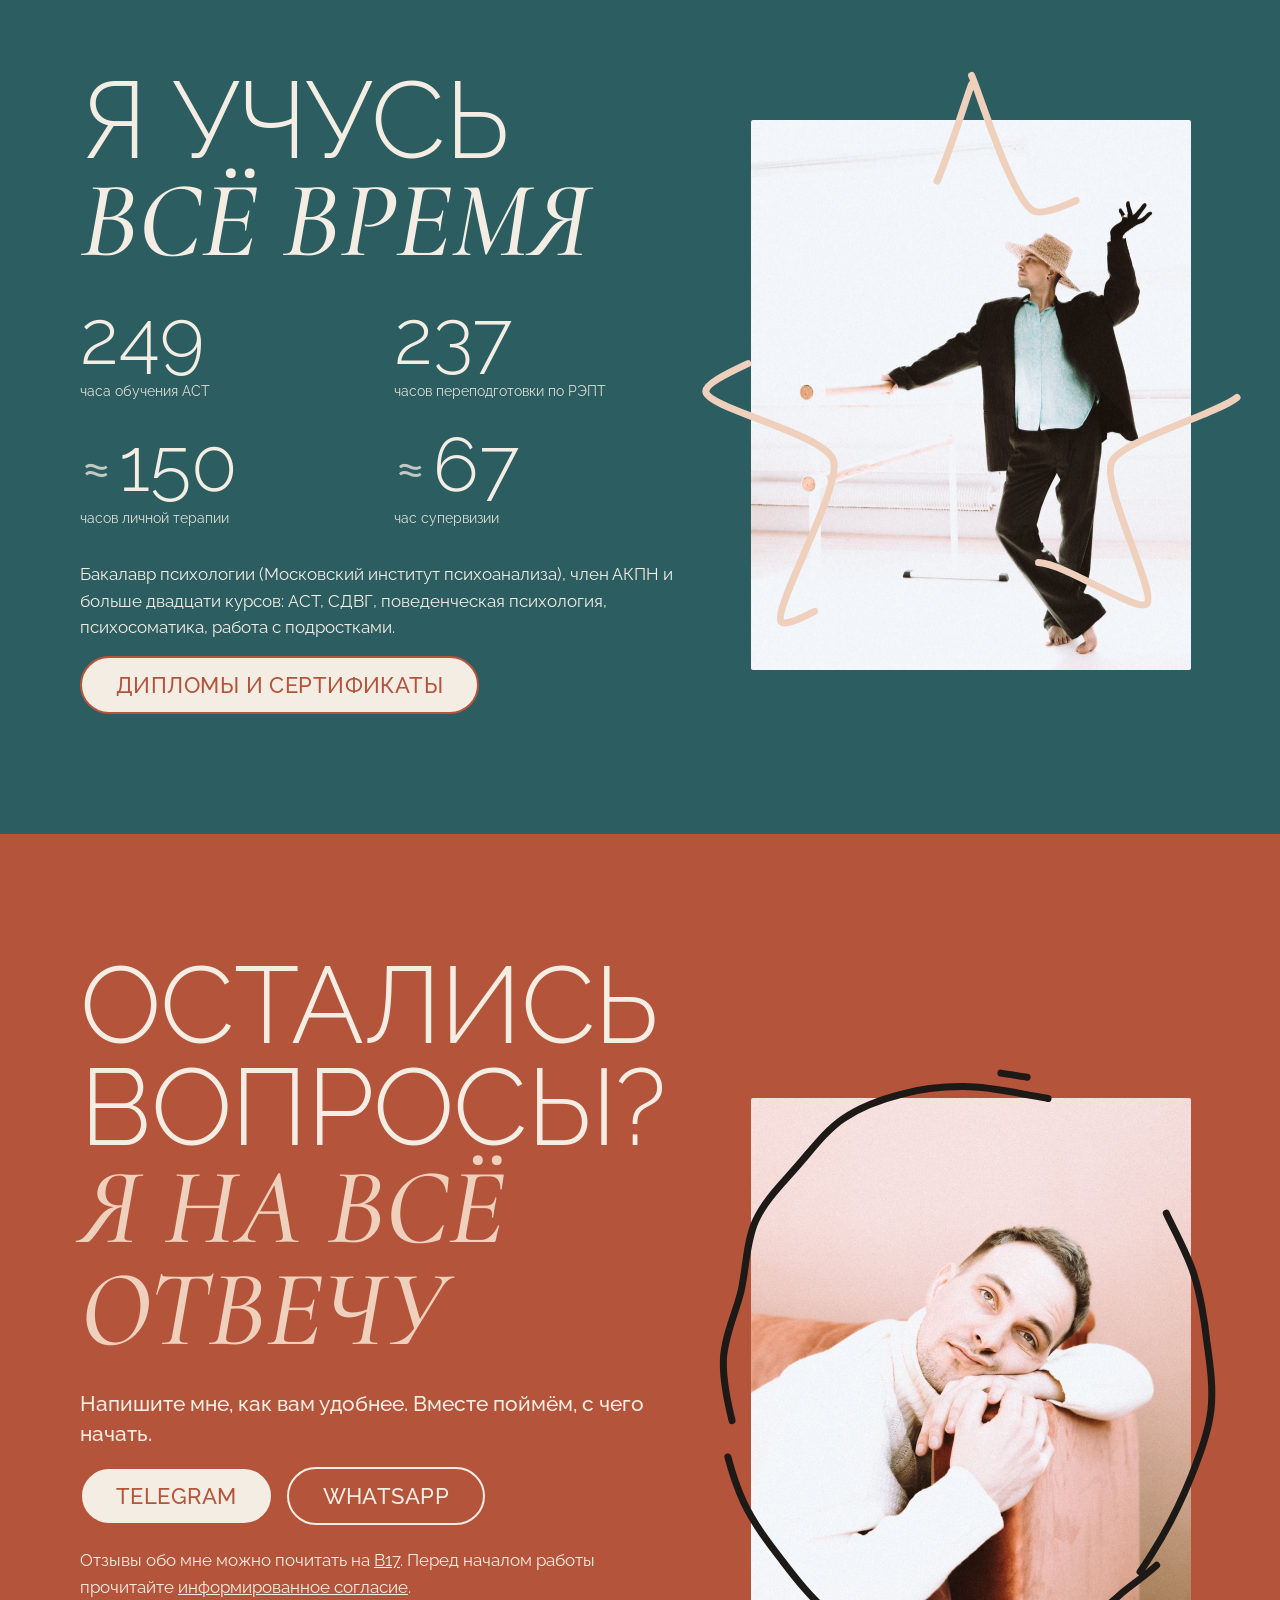
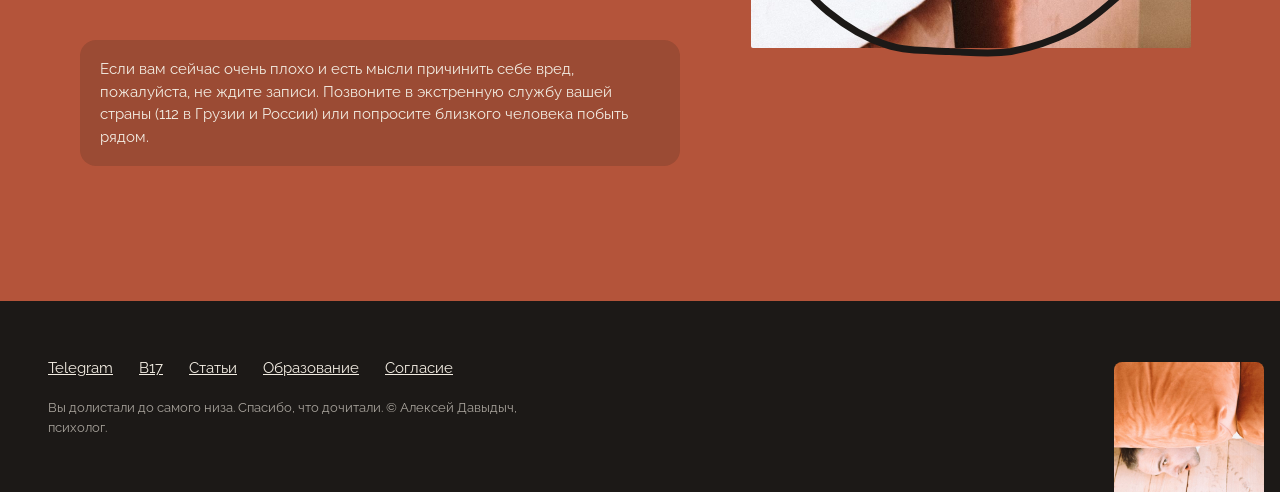
==== commit 446c3163: "Открытка «На что можно смотреть бесконечно» без пометки «скоро» Co-Authored-By: Claude Opus 5.5 <nor" ====
--- a/index.html
+++ b/index.html
@@ -453,7 +453,7 @@
   { t: 'Как вообще-то должно быть', img: 'img/stati/kak-dolzhno.jpg', id: 'kak-dolzhno' },
   { t: 'Горизонт отношений', img: 'img/stati/gorizont.jpg', id: 'gorizont' },
   { t: 'Любовь не измеряется страданием', img: 'img/stati/love.jpg', id: 'love' },
-  { t: 'На что можно смотреть бесконечно', img: 'img/stati/partner.jpg', id: 'partner', soon: true }
+  { t: 'На что можно смотреть бесконечно', img: 'img/stati/partner.jpg', id: 'partner' }
 ];
 const fan = document.getElementById('fan');
 const cards = ART.map((a, i) => {
